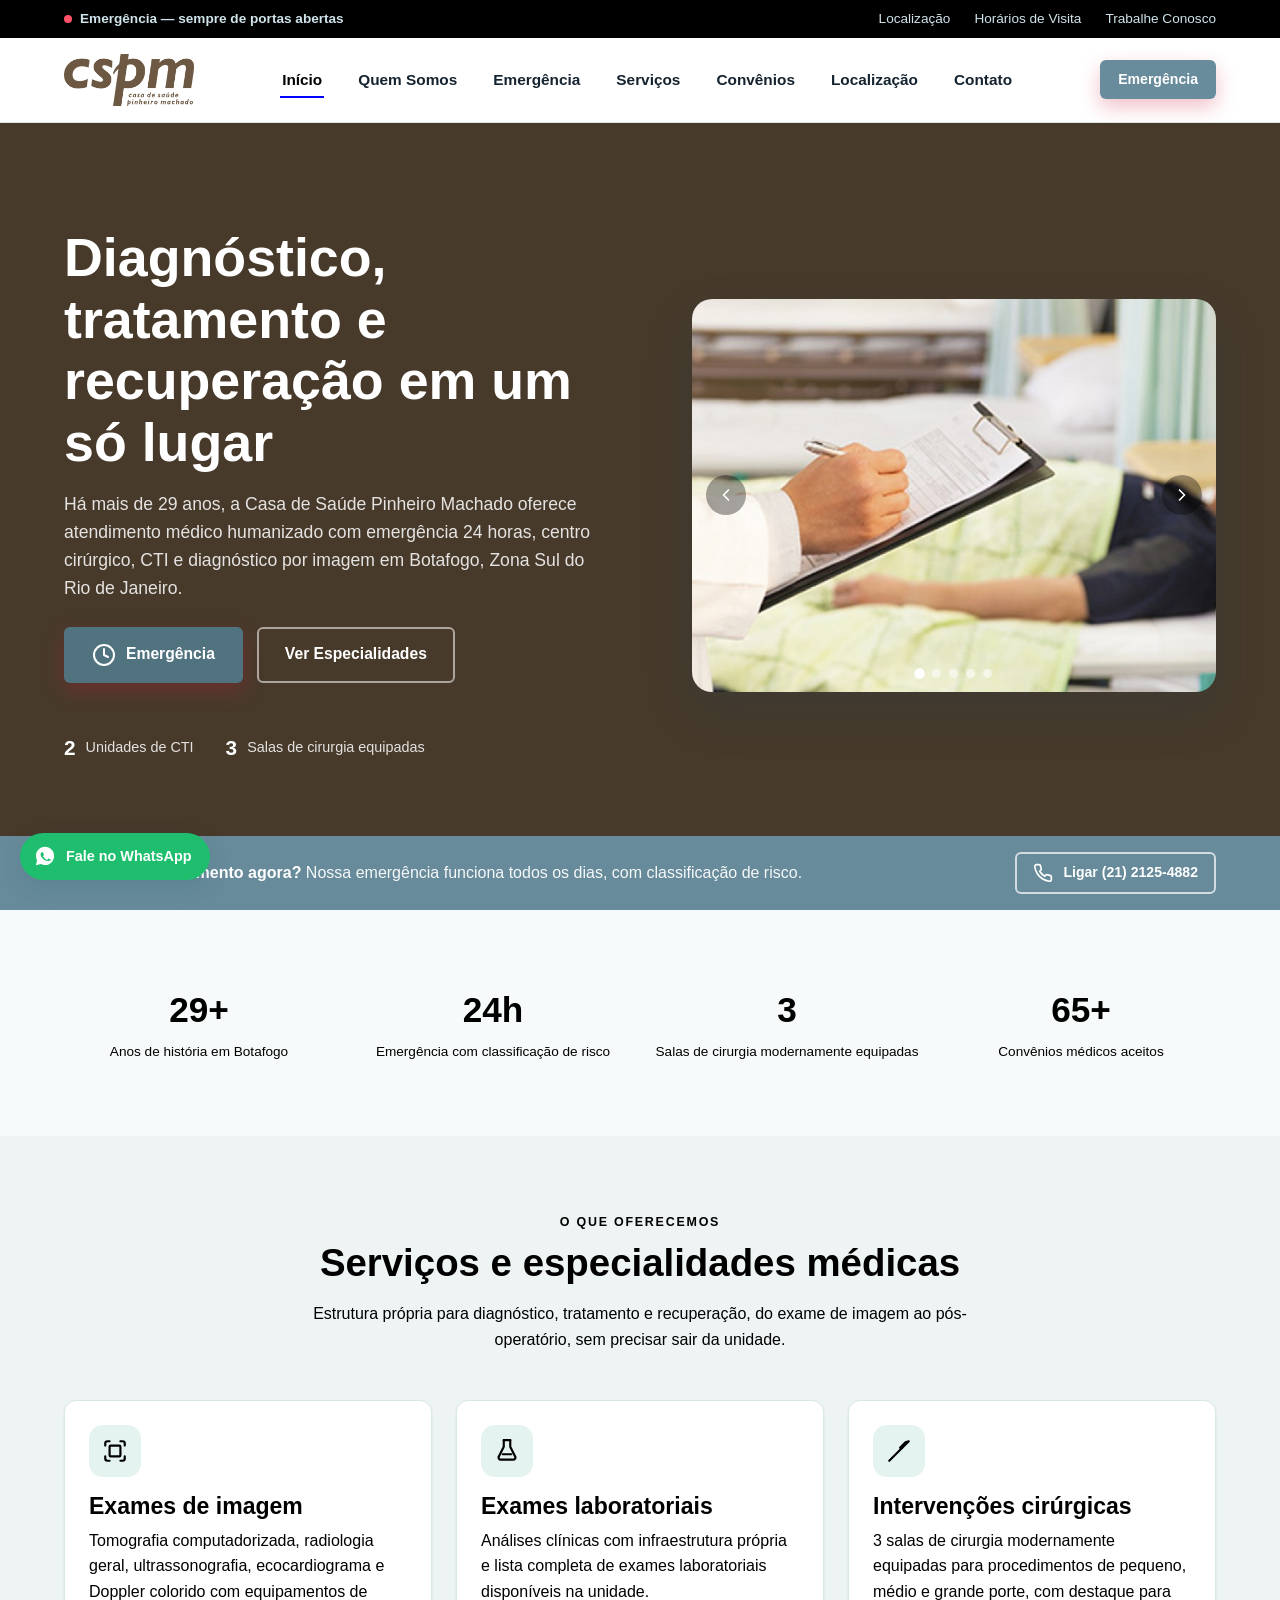
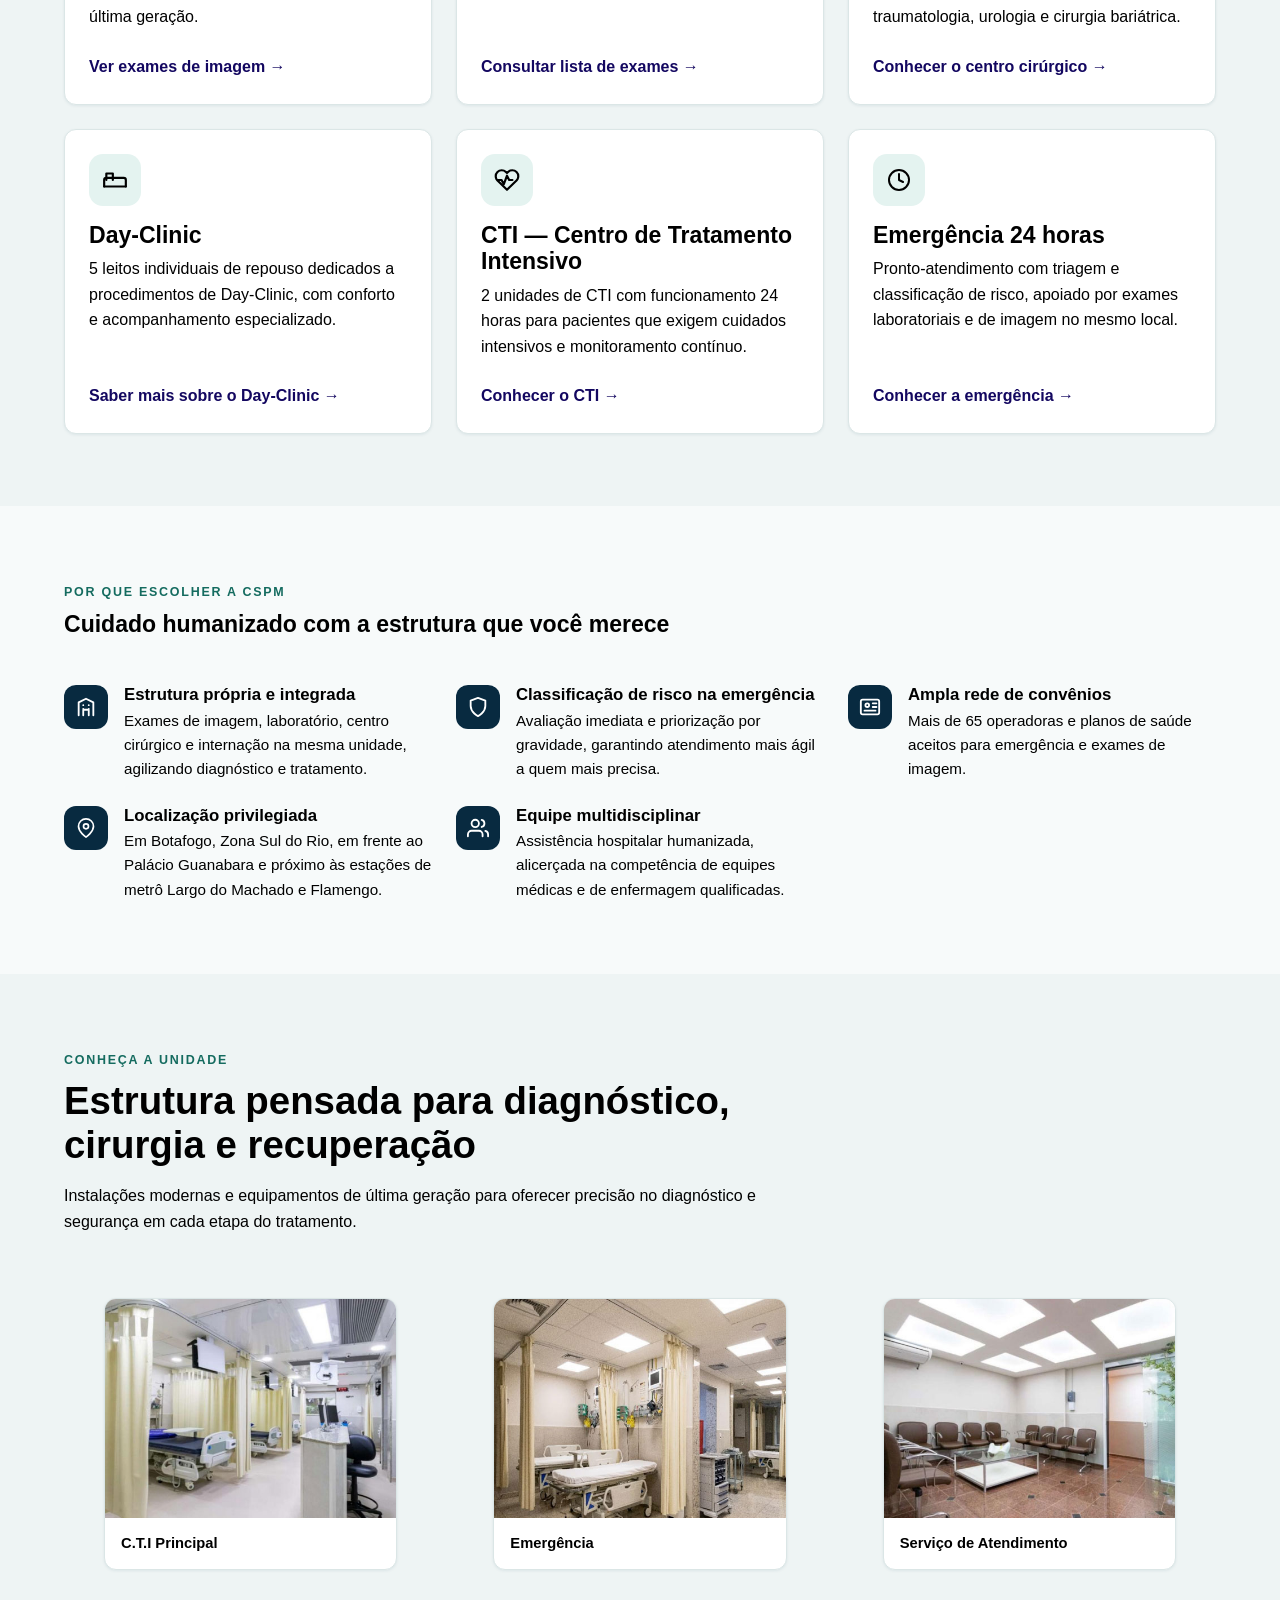
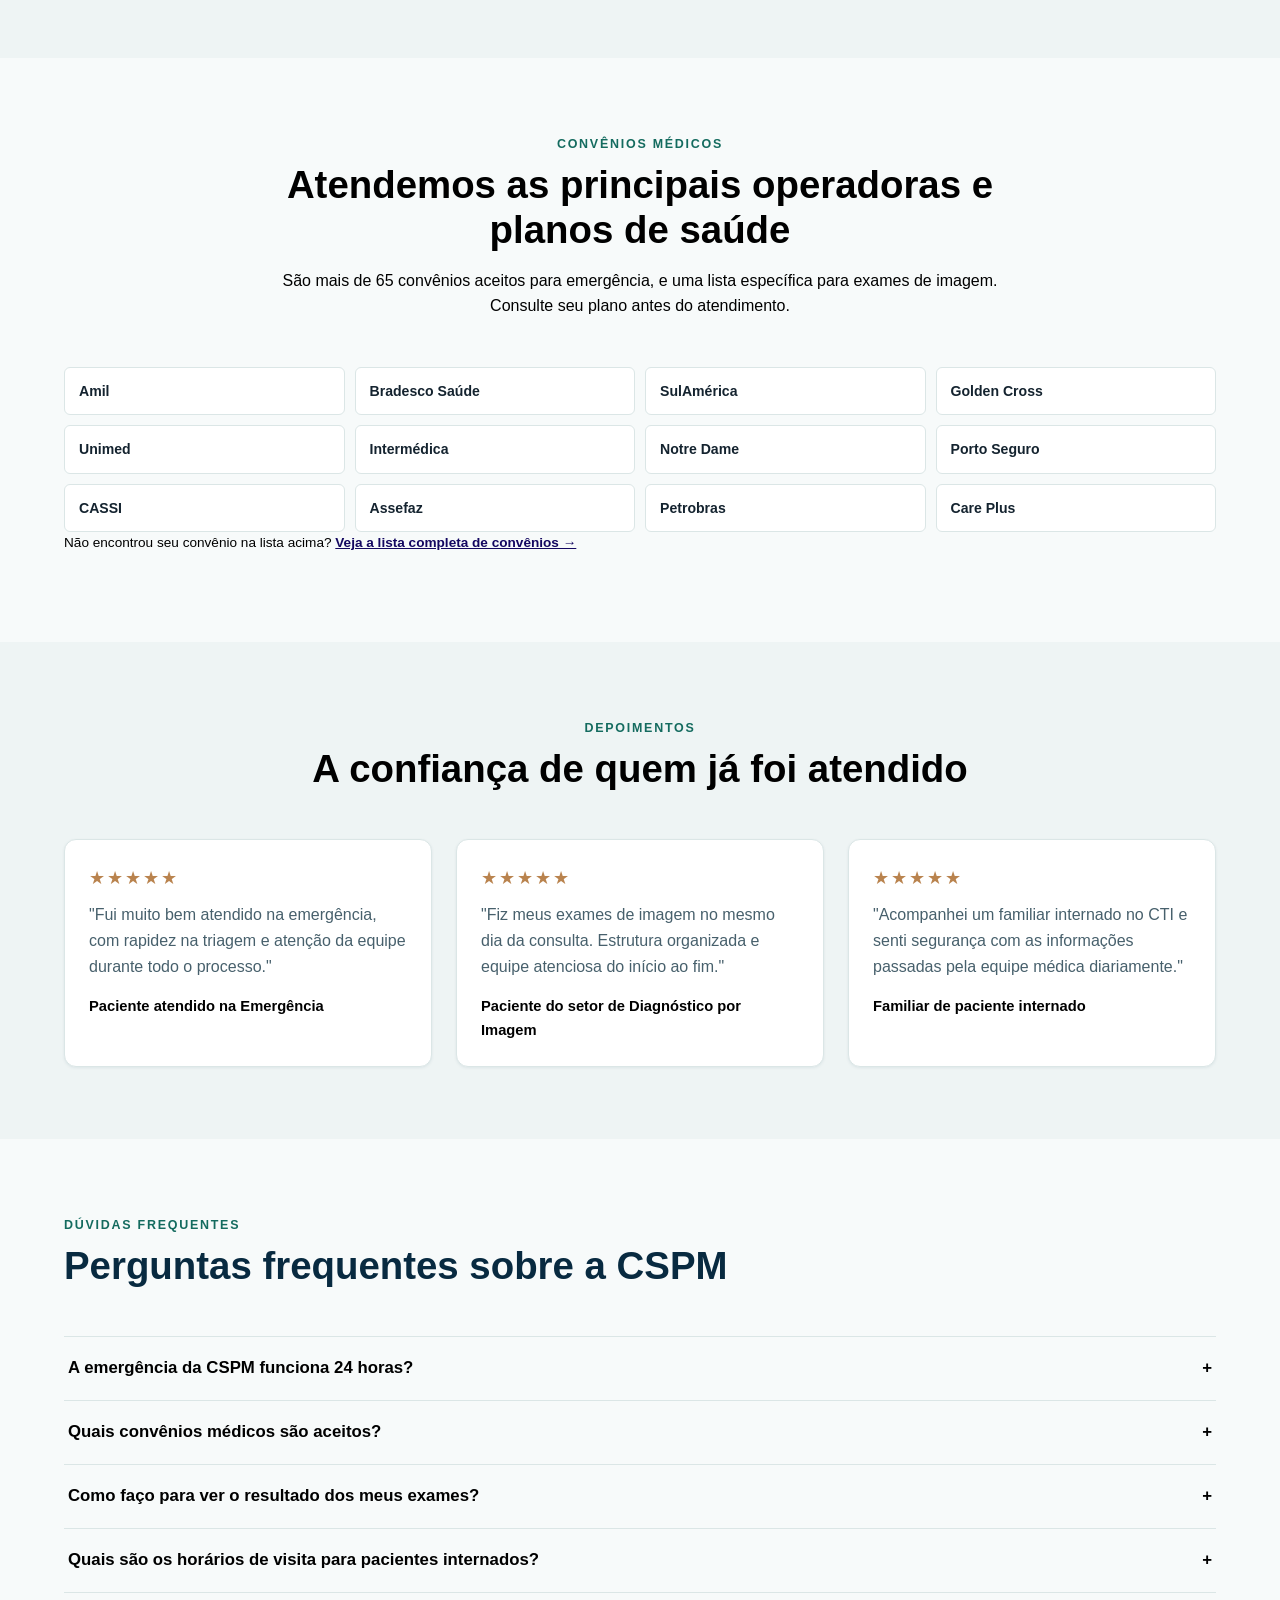
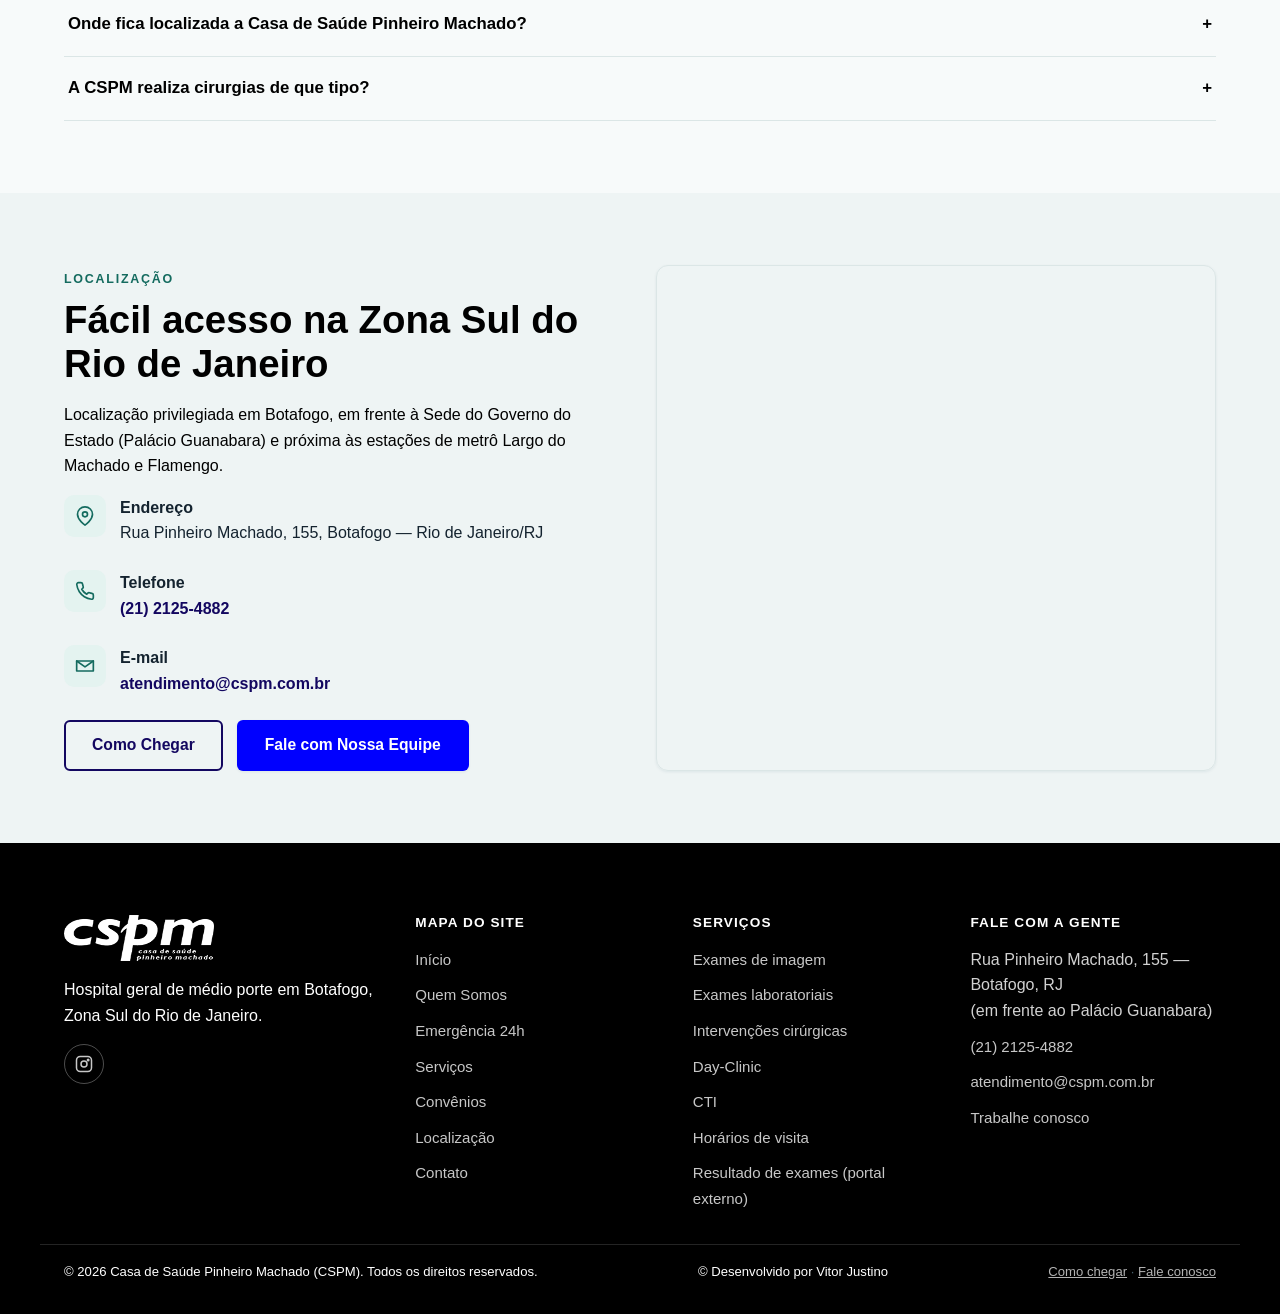
==== index.html @ f494f1a6 "update" ====
<!DOCTYPE html>
<html lang="pt-BR">
<head>
<meta charset="UTF-8">
<meta name="viewport" content="width=device-width, initial-scale=1.0">
<title>CSPM — Casa de Saúde Pinheiro Machado | Hospital em Botafogo, RJ</title>
<meta name="description" content="Hospital em Botafogo, Zona Sul do Rio de Janeiro, com emergência 24 horas, CTI, centro cirúrgico e exames de imagem e laboratoriais. Atendemos mais de 65 convênios médicos.">
<link rel="canonical" href="https://cspm.com.br/">
<meta name="robots" content="index, follow">
<meta name="author" content="Casa de Saúde Pinheiro Machado">
<meta name="theme-color" content="#0b3d5c">

<!-- Open Graph -->
<meta property="og:type" content="website">
<meta property="og:site_name" content="Casa de Saúde Pinheiro Machado">
<meta property="og:title" content="CSPM — Casa de Saúde Pinheiro Machado | Hospital em Botafogo, RJ">
<meta property="og:description" content="Hospital em Botafogo, Zona Sul do Rio de Janeiro, com emergência 24 horas, CTI, centro cirúrgico e exames de imagem e laboratoriais. Atendemos mais de 65 convênios médicos.">
<meta property="og:url" content="https://cspm.com.br/">
<meta property="og:image" content="https://cspm.com.br/media/imagens/tvs/7416ea95adad54943cade597830a97dc.jpg">
<meta property="og:locale" content="pt_BR">

<!-- Twitter Card -->
<meta name="twitter:card" content="summary_large_image">
<meta name="twitter:title" content="CSPM — Casa de Saúde Pinheiro Machado | Hospital em Botafogo, RJ">
<meta name="twitter:description" content="Hospital em Botafogo, Zona Sul do Rio de Janeiro, com emergência 24 horas, CTI, centro cirúrgico e exames de imagem e laboratoriais. Atendemos mais de 65 convênios médicos.">
<meta name="twitter:image" content="https://cspm.com.br/media/imagens/tvs/7416ea95adad54943cade597830a97dc.jpg">

<link rel="icon" href="images/logo.png" type="image/png">
<link rel="stylesheet" href="style.css">
<script type="application/ld+json">
{
  "@context": "https://schema.org",
  "@type": "Hospital",
  "name": "Casa de Saúde Pinheiro Machado",
  "alternateName": "CSPM",
  "url": "https://cspm.com.br/",
  "logo": "https://cspm.com.br/images/logo.png",
  "image": "https://cspm.com.br/media/imagens/tvs/7416ea95adad54943cade597830a97dc.jpg",
  "telephone": "+55-21-2125-4882",
  "email": "atendimento@cspm.com.br",
  "foundingDate": "1997",
  "address": {
    "@type": "PostalAddress",
    "streetAddress": "Rua Pinheiro Machado, 155",
    "addressLocality": "Rio de Janeiro",
    "addressRegion": "RJ",
    "addressCountry": "BR"
  },
  "medicalSpecialty": ["Emergency", "Radiology", "Surgical", "CriticalCare"],
  "availableService": [
    {"@type": "MedicalProcedure", "name": "Emergência 24 horas"},
    {"@type": "MedicalProcedure", "name": "Exames de imagem"},
    {"@type": "MedicalProcedure", "name": "Exames laboratoriais"},
    {"@type": "MedicalProcedure", "name": "Intervenções cirúrgicas"},
    {"@type": "MedicalProcedure", "name": "Day-Clinic"},
    {"@type": "MedicalProcedure", "name": "Centro de Tratamento Intensivo (CTI)"}
  ],
  "openingHours": "Mo-Su 00:00-24:00",
  "sameAs": ["https://www.instagram.com/casadesaudepinheiromachado/"]
}
</script>

</head>
<body>
<a class="skip-link" href="#main">Pular para o conteúdo principal</a>
<div class="topbar">
  <div class="container topbar__inner">
    <a class="topbar__emergency" href="emergencia-24h.html"><span class="dot" aria-hidden="true"></span> Emergência — sempre de portas abertas</a>
    <ul class="topbar__links"><li><a href="localizacao.html">Localização</a></li><li><a href="horarios-de-visitas.html">Horários de Visita</a></li><li><a href="contato.html#trabalhe-conosco">Trabalhe Conosco</a></li></ul>
  </div>
</div>
<header class="site-header">
  <div class="container site-header__inner">
    <a class="brand" href="index.html">
      <img src="images/logo.png" alt="Logotipo da Casa de Saúde Pinheiro Machado" width="52" height="52">
    </a>
    <nav class="main-nav" aria-label="Navegação principal">
      <ul><li><a href="index.html" aria-current="page">Início</a></li><li><a href="quem-somos.html">Quem Somos</a></li><li><a href="emergencia-24h.html">Emergência</a></li><li><a href="servicos.html">Serviços</a></li><li><a href="convenios.html">Convênios</a></li><li><a href="localizacao.html">Localização</a></li><li><a href="contato.html">Contato</a></li></ul>
    </nav>
    <div class="header-actions">
      
      <a class="btn btn-emergency btn-sm" href="emergencia-24h.html">Emergência</a>
      <button class="nav-toggle" aria-expanded="false" aria-controls="mobile-nav" aria-label="Abrir menu de navegação">
        <svg class="icon-open" width="22" height="22" viewBox="0 0 24 24" fill="none" stroke="currentColor" stroke-width="2" stroke-linecap="round"><path d="M3 6h18M3 12h18M3 18h18"/></svg>
        <svg class="icon-close" width="22" height="22" viewBox="0 0 24 24" fill="none" stroke="currentColor" stroke-width="2" stroke-linecap="round"><path d="M18 6 6 18M6 6l12 12"/></svg>
      </button>
    </div>
  </div>
  <nav id="mobile-nav" class="mobile-nav" aria-label="Navegação móvel">
    <ul><li><a href="index.html" aria-current="page">Início</a></li><li><a href="quem-somos.html">Quem Somos</a></li><li><a href="emergencia-24h.html">Emergência</a></li><li><a href="servicos.html">Serviços</a></li><li><a href="convenios.html">Convênios</a></li><li><a href="localizacao.html">Localização</a></li><li><a href="contato.html">Contato</a></li></ul>
  </nav>
</header>

<main id="main">
<!-- HERO ------------------------------------------------------------ -->
<section class="hero">
  <div class="container hero__inner">
    <div class="hero__content">
     
      <h1>Diagnóstico, tratamento e recuperação em um só lugar</h1>
  <p class="lede">
  Há mais de <span id="anos"></span> anos, a Casa de Saúde Pinheiro Machado oferece atendimento médico humanizado com emergência 24 horas, centro cirúrgico, CTI e diagnóstico por imagem em Botafogo, Zona Sul do Rio de Janeiro.
</p>
      <div class="hero__ctas">
        <a class="btn btn-emergency" href="emergencia-24h.html"><svg width="24" height="24" viewBox="0 0 24 24" fill="none" stroke="currentColor" stroke-width="2" stroke-linecap="round" stroke-linejoin="round" aria-hidden="true"><circle cx="12" cy="12" r="10"/><path d="M12 6v6l4 2"/></svg> Emergência</a>
        <a class="btn btn-secondary" href="servicos.html">Ver Especialidades</a>
      </div>
      <div class="hero__meta">
       <!--  <div class="hero__meta-item"><div class="clock-badge"><div class="clock-badge__text"><strong>24h</strong><span>Todos os dias</span></div></div></div> -->
        <div class="hero__meta-item"><strong>2</strong>Unidades de CTI</div> 
        <div class="hero__meta-item"><strong>3</strong>Salas de cirurgia equipadas</div>
      </div>
    </div>
    <div class="hero__figure">
      <div class="hero-carousel" id="hero-carousel">
        <div class="hero-carousel__track">
          <div class="hero-carousel__slide is-active"><img src="media/imagens/tvs/7416ea95adad54943cade597830a97dc.jpg" alt="Corredor e instalações internas da Casa de Saúde Pinheiro Machado" width="720" height="540" loading="eager"></div>
          <div class="hero-carousel__slide"><img src="media/imagens/tvs/4cd0041bd643207948b3d7b50dbf2e29.jpg" alt="Instalações da Casa de Saúde Pinheiro Machado" width="720" height="540" loading="lazy"></div>
          <div class="hero-carousel__slide"><img src="media/imagens/tvs/7af142f25a2b5e9151d7af349eba8c40.jpg" alt="Instalações da Casa de Saúde Pinheiro Machado" width="720" height="540" loading="lazy"></div>
          <div class="hero-carousel__slide"><img src="media/imagens/tvs/b765dcdd221c2a0cfbc790ace8e10dd0.jpg" alt="Instalações da Casa de Saúde Pinheiro Machado" width="720" height="540" loading="lazy"></div>
          <div class="hero-carousel__slide"><img src="media/imagens/tvs/f9273f70012f2acc50209ac891f5d51d.jpg" alt="Instalações da Casa de Saúde Pinheiro Machado" width="720" height="540" loading="lazy"></div>
        </div>
        <button type="button" class="hero-carousel__arrow hero-carousel__arrow--prev" aria-label="Imagem anterior">
          <svg width="20" height="20" viewBox="0 0 24 24" fill="none" stroke="currentColor" stroke-width="2" stroke-linecap="round" stroke-linejoin="round" aria-hidden="true"><path d="M15 18l-6-6 6-6"/></svg>
        </button>
        <button type="button" class="hero-carousel__arrow hero-carousel__arrow--next" aria-label="Próxima imagem">
          <svg width="20" height="20" viewBox="0 0 24 24" fill="none" stroke="currentColor" stroke-width="2" stroke-linecap="round" stroke-linejoin="round" aria-hidden="true"><path d="M9 18l6-6-6-6"/></svg>
        </button>
        <div class="hero-carousel__dots" role="tablist" aria-label="Selecionar imagem do carrossel"></div>
      </div>
    </div>
  </div>
</section>

<!-- FAIXA DE EMERGÊNCIA ---------------------------------------------- -->
<section class="emergency-strip">
  <div class="container emergency-strip__inner">
    <p><strong>Precisa de atendimento agora?</strong> Nossa emergência funciona todos os dias, com classificação de risco.</p>
    <a class="btn btn-secondary btn-sm" href="tel:+552121254882"><svg width="20" height="20" viewBox="0 0 24 24" fill="none" stroke="currentColor" stroke-width="2" stroke-linecap="round" stroke-linejoin="round" aria-hidden="true"><path d="M22 16.92v3a2 2 0 0 1-2.18 2 19.79 19.79 0 0 1-8.63-3.07 19.5 19.5 0 0 1-6-6 19.79 19.79 0 0 1-3.07-8.67A2 2 0 0 1 4.11 2h3a2 2 0 0 1 2 1.72c.127.96.362 1.903.7 2.81a2 2 0 0 1-.45 2.11L8.09 9.91a16 16 0 0 0 6 6l1.27-1.27a2 2 0 0 1 2.11-.45c.907.338 1.85.573 2.81.7A2 2 0 0 1 22 16.92z"/></svg> Ligar (21) 2125-4882</a>
  </div>
</section>

<!-- DIFERENCIAIS EM NÚMEROS ------------------------------------------- -->
<section class="section" aria-label="CSPM em números">
  <div class="container" >
    <div class="stat-strip">
      <div class="stat-strip__item">
        <strong id="anos-historia" style="color: black;"></strong>
        <span style="color: black;">Anos de história em Botafogo</span>
      </div>

      <div class="stat-strip__item">
        <strong style="color: black;">24h</strong>
        <span style="color: black;">Emergência com classificação de risco</span>
      </div>

      <div class="stat-strip__item">
        <strong style="color: black;">3</strong>
        <span style="color: black;">Salas de cirurgia modernamente equipadas</span>
      </div>

      <div class="stat-strip__item">
        <strong style="color: black;">65+</strong>
        <span style="color: black;">Convênios médicos aceitos</span>
      </div>
    </div>
  </div>
</section>

<!-- SERVIÇOS ----------------------------------------------------------- -->
<section class="section section--alt" id="servicos-home">
  <div class="container">
    <div class="section-head section-head--center">
      <p class="eyebrow" style="color: black;">O que oferecemos</p>
      <h2 style="color: black;">Serviços e especialidades médicas</h2>
      <p style="color: black;">Estrutura própria para diagnóstico, tratamento e recuperação, do exame de imagem ao pós-operatório, sem precisar sair da unidade.</p>
    </div>
    <div class="grid grid--3">
      <article class="card">
        <div class="card__icon"><svg width="26" height="26" viewBox="0 0 24 24" fill="none" stroke="currentColor" stroke-width="2" stroke-linecap="round" stroke-linejoin="round" aria-hidden="true"><path d="M3 7V5a2 2 0 0 1 2-2h2M17 3h2a2 2 0 0 1 2 2v2M21 17v2a2 2 0 0 1-2 2h-2M7 21H5a2 2 0 0 1-2-2v-2"/><rect x="7" y="7" width="10" height="10" rx="1"/></svg></div>
        <h3 style="color: black;">Exames de imagem</h3>
        <p style="color: black;">Tomografia computadorizada, radiologia geral, ultrassonografia, ecocardiograma e Doppler colorido com equipamentos de última geração.</p>
        <a class="card__link" href="servicos.html#exames-imagem">Ver exames de imagem →</a>
      </article>
      <article class="card">
        <div class="card__icon"><svg width="26" height="26" viewBox="0 0 24 24" fill="none" stroke="currentColor" stroke-width="2" stroke-linecap="round" stroke-linejoin="round" aria-hidden="true"><path d="M9 2v6L4.5 17a2 2 0 0 0 1.8 3h11.4a2 2 0 0 0 1.8-3L15 8V2"/><path d="M9 2h6M8 15h8"/></svg></div>
        <h3 style="color: black;">Exames laboratoriais</h3>
        <p style="color: black;">Análises clínicas com infraestrutura própria e lista completa de exames laboratoriais disponíveis na unidade.</p>
        <a class="card__link" href="exames-laboratoriais.html">Consultar lista de exames →</a>
      </article>
      <article class="card">
        <div class="card__icon"><svg width="26" height="26" viewBox="0 0 24 24" fill="none" stroke="currentColor" stroke-width="2" stroke-linecap="round" stroke-linejoin="round" aria-hidden="true"><path d="M3 21 15 9"/><path d="M15 9 21 3l-3 1-5 5z"/></svg></div>
        <h3 style="color: black;">Intervenções cirúrgicas</h3>
        <p style="color: black;">3 salas de cirurgia modernamente equipadas para procedimentos de pequeno, médio e grande porte, com destaque para traumatologia, urologia e cirurgia bariátrica.</p>
        <a class="card__link" href="servicos.html#cirurgias">Conhecer o centro cirúrgico →</a>
      </article>
      <article class="card">
        <div class="card__icon"><svg width="26" height="26" viewBox="0 0 24 24" fill="none" stroke="currentColor" stroke-width="2" stroke-linecap="round" stroke-linejoin="round" aria-hidden="true"><path d="M2 18v-6a2 2 0 0 1 2-2h16a2 2 0 0 1 2 2v6"/><path d="M2 18h20M4 12V6h6v6"/></svg></div>
        <h3 style="color: black;">Day-Clinic</h3>
        <p style="color: black;">5 leitos individuais de repouso dedicados a procedimentos de Day-Clinic, com conforto e acompanhamento especializado.</p>
        <a class="card__link" href="servicos.html#day-clinic">Saber mais sobre o Day-Clinic →</a>
      </article>
      <article class="card">
        <div class="card__icon"><svg width="26" height="26" viewBox="0 0 24 24" fill="none" stroke="currentColor" stroke-width="2" stroke-linecap="round" stroke-linejoin="round" aria-hidden="true"><path d="M20.8 4.6a5.5 5.5 0 0 0-7.8 0L12 5.6l-1-1a5.5 5.5 0 0 0-7.8 7.8L12 21l8.8-8.6a5.5 5.5 0 0 0 0-7.8z"/><path d="M4 12h3l2 4 3-8 2 4h3"/></svg></div>
        <h3 style="color: black;">CTI — Centro de Tratamento Intensivo</h3>
        <p style="color: black;">2 unidades de CTI com funcionamento 24 horas para pacientes que exigem cuidados intensivos e monitoramento contínuo.</p>
        <a class="card__link" href="servicos.html#cti">Conhecer o CTI →</a>
      </article>
      <article class="card">
        <div class="card__icon"><svg width="24" height="24" viewBox="0 0 24 24" fill="none" stroke="currentColor" stroke-width="2" stroke-linecap="round" stroke-linejoin="round" aria-hidden="true"><circle cx="12" cy="12" r="10"/><path d="M12 6v6l4 2"/></svg></div>
        <h3 style="color: black;">Emergência 24 horas</h3>
        <p style="color: black;">Pronto-atendimento com triagem e classificação de risco, apoiado por exames laboratoriais e de imagem no mesmo local.</p>
        <a class="card__link" href="emergencia-24h.html">Conhecer a emergência →</a>
      </article>
    </div>
  </div>
</section>

<!-- DIFERENCIAIS --------------------------------------------------------->
<section class="section" id="diferenciais">
  <div class="container">
    <div class="section-head">
      <p class="eyebrow" aria-flowto="aria-label">Por que escolher a CSPM</p>
      <h3 style="color: black;">Cuidado humanizado com a estrutura que você merece</h3>
    </div>
    <div class="grid grid--3">
      <div class="feature-row">
        <div class="feature-row__icon"><svg width="22" height="22" viewBox="0 0 24 24" fill="none" stroke="currentColor" stroke-width="2" stroke-linecap="round" stroke-linejoin="round" aria-hidden="true"><path d="M4 21V7l8-4 8 4v14"/><path d="M9 21v-6h6v6M9 10h.01M15 10h.01M9 14h.01M15 14h.01"/></svg></div>
        <div><h3 style="color: black;">Estrutura própria e integrada</h3><p style="color: black;">Exames de imagem, laboratório, centro cirúrgico e internação na mesma unidade, agilizando diagnóstico e tratamento.</p></div>
      </div>
      <div class="feature-row">
        <div class="feature-row__icon"><svg width="22" height="22" viewBox="0 0 24 24" fill="none" stroke="currentColor" stroke-width="2" stroke-linecap="round" stroke-linejoin="round" aria-hidden="true"><path d="M12 22s8-4 8-11V5l-8-3-8 3v6c0 7 8 11 8 11z"/></svg></div>
        <div><h3 style="color: black;">Classificação de risco na emergência</h3><p style="color: black;">Avaliação imediata e priorização por gravidade, garantindo atendimento mais ágil a quem mais precisa.</p></div>
      </div>
      <div class="feature-row">
        <div class="feature-row__icon"><svg width="22" height="22" viewBox="0 0 24 24" fill="none" stroke="currentColor" stroke-width="2" stroke-linecap="round" stroke-linejoin="round" aria-hidden="true"><rect x="2" y="4" width="20" height="16" rx="2"/><circle cx="9" cy="10" r="2"/><path d="M15 8h4M15 12h4M6 16h12"/></svg></div>
        <div><h3 style="color: black;">Ampla rede de convênios</h3><p style="color: black;">Mais de 65 operadoras e planos de saúde aceitos para emergência e exames de imagem.</p></div>
      </div>
      <div class="feature-row">
        <div class="feature-row__icon"><svg width="20" height="20" viewBox="0 0 24 24" fill="none" stroke="currentColor" stroke-width="2" stroke-linecap="round" stroke-linejoin="round" aria-hidden="true"><path d="M21 10c0 7-9 13-9 13s-9-6-9-13a9 9 0 0 1 18 0z"/><circle cx="12" cy="10" r="3"/></svg></div>
        <div><h3 style="color: black;" >Localização privilegiada</h3><p style="color: black;">Em Botafogo, Zona Sul do Rio, em frente ao Palácio Guanabara e próximo às estações de metrô Largo do Machado e Flamengo.</p></div>
      </div>
      <div class="feature-row">
        <div class="feature-row__icon"><svg width="22" height="22" viewBox="0 0 24 24" fill="none" stroke="currentColor" stroke-width="2" stroke-linecap="round" stroke-linejoin="round" aria-hidden="true"><path d="M17 21v-2a4 4 0 0 0-4-4H5a4 4 0 0 0-4 4v2"/><circle cx="9" cy="7" r="4"/><path d="M23 21v-2a4 4 0 0 0-3-3.87M16 3.13a4 4 0 0 1 0 7.75"/></svg></div>
        <div><h3 style="color: black;">Equipe multidisciplinar</h3><p style="color: black;">Assistência hospitalar humanizada, alicerçada na competência de equipes médicas e de enfermagem qualificadas.</p></div>
      </div>
    </div>
  </div>
</section>

<!-- ESTRUTURA DA UNIDADE -------------------------------------------------->
<section class="section section--alt" id="estrutura">
  <div class="container">
    <div class="section-head">
      <p class="eyebrow">Conheça a unidade</p>
      <h2 style="color: black;">Estrutura pensada para diagnóstico, cirurgia e recuperação</h2>
      <p style="color: black;">Instalações modernas e equipamentos de última geração para oferecer precisão no diagnóstico e segurança em cada etapa do tratamento.</p>
    </div>
    <div class="facility-gallery">
      <figure class="facility-card">
        <img src="images/q3.jpg" alt="Área de internação da Casa de Saúde Pinheiro Machado" width="400" height="300" loading="lazy">
        <figcaption style="color: black;">C.T.I Principal</figcaption>
      </figure>
      <figure class="facility-card">
        <img src="images/q4.jpg" alt="Centro cirúrgico da Casa de Saúde Pinheiro Machado" width="400" height="300" loading="lazy">
        <figcaption style="color: black;">Emergência</figcaption>
      </figure>
      <figure class="facility-card">
        <img src="images/q5.jpg" alt="Unidade de tratamento intensivo (CTI) da CSPM" width="400" height="300" loading="lazy">
        <figcaption style="color: black;">Serviço de Atendimento</figcaption>
      </figure>
    </div>
  </div>
</section>

<!-- CONVÊNIOS --------------------------------------------------------->
<section class="section" id="convenios-home">
  <div class="container">
    <div class="section-head section-head--center">
      <p class="eyebrow">Convênios médicos</p>
      <h2 style="color: black;">Atendemos as principais operadoras e planos de saúde</h2>
      <p style="color: black;">São mais de 65 convênios aceitos para emergência, e uma lista específica para exames de imagem. Consulte seu plano antes do atendimento.</p>
    </div>
    <div class="insurers-grid">
      <div class="insurer-chip">Amil</div>
      <div class="insurer-chip">Bradesco Saúde</div>
      <div class="insurer-chip">SulAmérica</div>
      <div class="insurer-chip">Golden Cross</div>
      <div class="insurer-chip">Unimed</div>
      <div class="insurer-chip">Intermédica</div>
      <div class="insurer-chip">Notre Dame</div>
      <div class="insurer-chip">Porto Seguro</div>
      <div class="insurer-chip">CASSI</div>
      <div class="insurer-chip">Assefaz</div>
      <div class="insurer-chip">Petrobras</div>
      <div class="insurer-chip">Care Plus</div>
    </div>
    <p class="insurer-note" style="color: black;">Não encontrou seu convênio na lista acima? <a href="convenios.html" style="color:var(--color-primary);font-weight:700">Veja a lista completa de convênios →</a></p>
  </div>
</section>

<!-- DEPOIMENTOS ---------------------------------------------------------->
<section class="section section--alt" id="depoimentos">
  <div class="container">
    <div class="section-head section-head--center">
      <p class="eyebrow">Depoimentos</p>
      <h2 style="color: black;">A confiança de quem já foi atendido</h2>
    </div>
    <div class="grid grid--3">
      <article class="testimonial-card">
        <div class="testimonial-card__stars" aria-hidden="true">★★★★★</div>
        <p>"Fui muito bem atendido na emergência, com rapidez na triagem e atenção da equipe durante todo o processo."</p>
        <footer style="color: black;" style="color: black;">Paciente atendido na Emergência</footer>
      </article>
      <article class="testimonial-card">
        <div class="testimonial-card__stars" aria-hidden="true">★★★★★</div>
        <p>"Fiz meus exames de imagem no mesmo dia da consulta. Estrutura organizada e equipe atenciosa do início ao fim."</p>
        <footer style="color: black;">Paciente do setor de Diagnóstico por Imagem</footer>
      </article>
      <article class="testimonial-card">
        <div class="testimonial-card__stars" aria-hidden="true">★★★★★</div>
        <p>"Acompanhei um familiar internado no CTI e senti segurança com as informações passadas pela equipe médica diariamente."</p>
        <footer style="color: black;">Familiar de paciente internado</footer>
      </article>
    </div>
  </div>
</section>

<!-- FAQ ------------------------------------------------------------------>
<section class="section" id="faq">
  <div class="container">
    <div class="section-head">
      <p class="eyebrow">Dúvidas frequentes</p>
      <h2>Perguntas frequentes sobre a CSPM</h2>
    </div>
    <div class="faq-list">
      <details class="faq-item">
        <summary style="color: black;">A emergência da CSPM funciona 24 horas?<span class="icon-plus" aria-hidden="true">+</span></summary>
        <p style="color: black;">Sim. A emergência funciona 24 horas por dia, todos os dias da semana, com serviço de triagem e classificação de risco para priorizar o atendimento conforme a gravidade de cada caso.</p>
      </details>
      <details class="faq-item">
        <summary style="color: black;">Quais convênios médicos são aceitos?<span class="icon-plus" aria-hidden="true">+</span></summary>
        <p style="color: black;">A CSPM atende mais de 65 operadoras e planos de saúde para emergência, além de uma lista específica de convênios para exames de imagem. Consulte a página de Convênios ou ligue para (21) 2125-4882 para confirmar seu plano.</p>
      </details>
      <details class="faq-item">
        <summary style="color: black;">Como faço para ver o resultado dos meus exames?<span class="icon-plus" aria-hidden="true">+</span></summary>
        <p style="color: black;">Os resultados de exames podem ser acessados online, de forma imediata, através do nosso portal de laudos.</p>
      </details>
      <details class="faq-item">
        <summary style="color: black;">Quais são os horários de visita para pacientes internados?<span class="icon-plus" aria-hidden="true">+</span></summary>
        <p style="color: black;">Os horários variam por tipo de acomodação: apartamentos (08h às 21h), enfermaria (14h às 17h) e CTI (11h às 12h, diariamente). Consulte todos os detalhes na página de Horários de Visita.</p>
      </details>
      <details class="faq-item">
        <summary style="color: black;">Onde fica localizada a Casa de Saúde Pinheiro Machado?<span class="icon-plus" aria-hidden="true">+</span></summary>
        <p style="color: black;">Estamos na Rua Pinheiro Machado, 155, em Botafogo, Zona Sul do Rio de Janeiro, em frente ao Palácio Guanabara e próximos às estações de metrô Largo do Machado e Flamengo.</p>
      </details>
      <details class="faq-item">
        <summary style="color: black;">A CSPM realiza cirurgias de que tipo?<span class="icon-plus" aria-hidden="true">+</span></summary>
        <p style="color: black;">O centro cirúrgico conta com 3 salas equipadas para procedimentos de baixa e média complexidade, com destaque para cirurgias traumatológicas, urológicas e bariátricas.</p>
      </details>
    </div>
  </div>
</section>

<!-- LOCALIZAÇÃO + CONTATO RÁPIDO ------------------------------------------->
<section class="section section--alt" id="localizacao-home">
  <div class="container contact-grid">
    <div>
      <p class="eyebrow">Localização</p>
      <h2 style="color: black;">Fácil acesso na Zona Sul do Rio de Janeiro</h2>
      <p style="color: black;">Localização privilegiada em Botafogo, em frente à Sede do Governo do Estado (Palácio Guanabara) e próxima às estações de metrô Largo do Machado e Flamengo.</p>
      <ul class="info-list">
        <li class="info-list__item"><div class="info-list__icon"><svg width="20" height="20" viewBox="0 0 24 24" fill="none" stroke="currentColor" stroke-width="2" stroke-linecap="round" stroke-linejoin="round" aria-hidden="true"><path d="M21 10c0 7-9 13-9 13s-9-6-9-13a9 9 0 0 1 18 0z"/><circle cx="12" cy="10" r="3"/></svg></div><div><strong>Endereço</strong ><br>Rua Pinheiro Machado, 155, Botafogo — Rio de Janeiro/RJ</div></li>

        <li class="info-list__item"><div class="info-list__icon"><svg width="20" height="20" viewBox="0 0 24 24" fill="none" stroke="currentColor" stroke-width="2" stroke-linecap="round" stroke-linejoin="round" aria-hidden="true"><path d="M22 16.92v3a2 2 0 0 1-2.18 2 19.79 19.79 0 0 1-8.63-3.07 19.5 19.5 0 0 1-6-6 19.79 19.79 0 0 1-3.07-8.67A2 2 0 0 1 4.11 2h3a2 2 0 0 1 2 1.72c.127.96.362 1.903.7 2.81a2 2 0 0 1-.45 2.11L8.09 9.91a16 16 0 0 0 6 6l1.27-1.27a2 2 0 0 1 2.11-.45c.907.338 1.85.573 2.81.7A2 2 0 0 1 22 16.92z"/></svg></div><div><strong>Telefone</strong><br><a href="tel:+552121254882">(21) 2125-4882</a></div></li>

        <li class="info-list__item"><div class="info-list__icon"><svg width="20" height="20" viewBox="0 0 24 24" fill="none" stroke="currentColor" stroke-width="2" stroke-linecap="round" stroke-linejoin="round" aria-hidden="true"><path d="M4 4h16v16H4z" opacity="0"/><path d="M22 6 12 13 2 6"/><path d="M2 6h20v12H2z"/></svg></div><div><strong>E-mail</strong><br><a href="mailto:atendimento@cspm.com.br">atendimento@cspm.com.br</a></div></li>
        
      </ul>
      <div class="hero__ctas" style="margin-top:var(--space-3)">
        <a class="btn btn-outline" href="localizacao.html">Como Chegar</a>
        <a class="btn btn-primary" href="contato.html" style="background-color: blue;">Fale com Nossa Equipe</a>
      </div>
    </div>
    <div class="map-frame">
      <iframe title="Mapa de localização da Casa de Saúde Pinheiro Machado" loading="lazy" referrerpolicy="no-referrer-when-downgrade"
        src="https://www.google.com/maps?q=Rua+Pinheiro+Machado,+155,+Botafogo,+Rio+de+Janeiro&output=embed"></iframe>
    </div>
  </div>
</section>

</main>
<footer class="site-footer" style="background-color: black;">
  <div class="container footer-top">
    <div class="footer-grid">
      <div class="footer-brand">
        <img src="images/logo.png" alt="Casa de Saúde Pinheiro Machado" width="150" height="46" loading="lazy">
        <p style="color: white;">Hospital geral de médio porte em Botafogo, Zona Sul do Rio de Janeiro.</p>
        <div class="footer-social">
          <a href="https://www.instagram.com/casadesaudepinheiromachado/" target="_blank" rel="noopener noreferrer" aria-label="Instagram da CSPM (abre em nova guia)">
            <svg width="18" height="18" viewBox="0 0 24 24" fill="none" stroke="currentColor" stroke-width="2"><rect x="2" y="2" width="20" height="20" rx="5"/><circle cx="12" cy="12" r="4"/><circle cx="17.5" cy="6.5" r="1"/></svg>
          </a>
        </div>
      </div>
      <div>
        <h4 id="footer-map">Mapa do site</h4>
        <ul aria-labelledby="footer-map">
          <li><a href="index.html">Início</a></li>
          <li><a href="quem-somos.html">Quem Somos</a></li>
          <li><a href="emergencia-24h.html">Emergência 24h</a></li>
          <li><a href="servicos.html">Serviços</a></li>
          <li><a href="convenios.html">Convênios</a></li>
          <li><a href="localizacao.html">Localização</a></li>
          <li><a href="contato.html">Contato</a></li>
        </ul>
      </div>
      <div>
        <h4 id="footer-services">Serviços</h4>
        <ul aria-labelledby="footer-services">
          <li><a href="servicos.html#exames-imagem">Exames de imagem</a></li>
          <li><a href="exames-laboratoriais.html">Exames laboratoriais</a></li>
          <li><a href="servicos.html#cirurgias">Intervenções cirúrgicas</a></li>
          <li><a href="servicos.html#day-clinic">Day-Clinic</a></li>
          <li><a href="servicos.html#cti">CTI</a></li>
          <li><a href="horarios-de-visitas.html">Horários de visita</a></li>
          <li><a href="https://laudoonline.com.br/cspm/" target="_blank" rel="noopener noreferrer">Resultado de exames (portal externo)</a></li>
        </ul>
      </div>
      <div>
        <h4 id="footer-contact">Fale com a gente</h4>
        <ul aria-labelledby="footer-contact">
          <li>Rua Pinheiro Machado, 155 — Botafogo, RJ<br>(em frente ao Palácio Guanabara)</li>
          <li><a href="tel:+552121254882">(21) 2125-4882</a></li>
          <li><a href="mailto:atendimento@cspm.com.br">atendimento@cspm.com.br</a></li>
          <li><a href="contato.html#trabalhe-conosco">Trabalhe conosco</a></li>
        </ul>
      </div>
    </div>
  </div>
  <div class="container footer-bottom">
    <div class="footer-bottom__inner">
      <p style="color: white;">© <span data-year>2026</span> Casa de Saúde Pinheiro Machado (CSPM). Todos os direitos reservados.</p>
      <p style="color: white;" id="footer-contact">  © Desenvolvido por <a href="https://github.com/vitorDNJ" style="color: white; text-decoration: none;"> Vitor Justino  </a></p>

      <p><a href="localizacao.html">Como chegar</a> · <a href="contato.html">Fale conosco</a></p>
    </div>
  </div>
</footer>
<button class="back-to-top" aria-label="Voltar ao topo da página">
  <svg width="20" height="20" viewBox="0 0 24 24" fill="none" stroke="currentColor" stroke-width="2.4" stroke-linecap="round" stroke-linejoin="round"><path d="M12 19V5M5 12l7-7 7 7"/></svg>
</button>
<a class="whatsapp-fab" href="https://wa.me/552121254882" target="_blank" rel="noopener noreferrer" aria-label="Falar no WhatsApp com a CSPM (abre em nova guia)">
  <svg width="22" height="22" viewBox="0 0 24 24" fill="currentColor" aria-hidden="true"><path d="M12.04 2C6.58 2 2.13 6.45 2.13 11.91c0 1.75.46 3.39 1.26 4.82L2 22l5.42-1.35a9.87 9.87 0 0 0 4.62 1.18h.01c5.46 0 9.9-4.45 9.9-9.92C21.95 6.45 17.5 2 12.04 2zm5.8 14.2c-.24.68-1.4 1.3-1.93 1.37-.5.07-1.06.1-3.14-.65-2.65-.98-4.36-3.68-4.5-3.86-.13-.18-1.08-1.43-1.08-2.73 0-1.3.68-1.93.92-2.2.24-.26.53-.33.7-.33.18 0 .35 0 .5.01.16.01.38-.06.6.45.24.57.8 1.97.87 2.11.07.14.12.31.02.5-.1.18-.15.3-.3.46-.14.16-.3.36-.43.48-.14.13-.29.28-.13.55.17.28.75 1.24 1.6 2 .1.1.2.2.3.28 1.1 1 2.03 1.3 2.3 1.44.27.14.43.12.6-.05.16-.16.7-.8.88-1.08.18-.27.37-.23.62-.14.26.09 1.62.77 1.9.9.27.14.45.2.52.32.07.12.07.68-.17 1.36z"/></svg>
  <span>Fale no WhatsApp</span>
</a>
<script src="main.js" defer></script>

  <script src="https://cdn.jsdelivr.net/npm/bootstrap@5.3.8/dist/js/bootstrap.bundle.min.js" integrity="sha384-FKyoEForCGlyvwx9Hj09JcYn3nv7wiPVlz7YYwJrWVcXK/BmnVDxM+D2scQbITxI" crossorigin="anonymous"></script>

    <div vw class="enabled">
    <div vw-access-button class="active"></div>
    <div vw-plugin-wrapper>
    <div class="vw-plugin-top-wrapper"></div>
    <script src="https://vlibras.gov.br/app/vlibras-plugin.js"></script>
    
    <script>
        new window.VLibras.Widget('https://vlibras.gov.br/app');
    </script>

  <script>
document.addEventListener('DOMContentLoaded', function () {
    const anoFundacao = 1997;
    const anos = new Date().getFullYear() - anoFundacao;

    const hero = document.getElementById('anos');
    if (hero) {
        hero.textContent = anos;
    }

    const historia = document.getElementById('anos-historia');
    if (historia) {
        historia.textContent = anos + '+';
    }
});
</script>

</body>
</html>
---- style.css ----
/* =========================================================================
   CSPM — Casa de Saúde Pinheiro Machado
   Design system
   Paleta: azul-petróleo institucional + verde-saúde de apoio + vermelho
   reservado exclusivamente para Emergência + bronze sutil como assinatura
   de "27 anos de cuidado contínuo".
   Tipografia: Fraunces (serif, acolhedora e histórica) para títulos,
   Inter (humanista, altamente legível) para corpo e interface,
   IBM Plex Mono para dados/rótulos técnicos (horários, telefones, siglas).
   ========================================================================= */

:root {
  /* Cor */
  --color-primary: #130760;
  --color-primary-dark: #082a40;
  --color-primary-light: #14607f;
  --color-accent: #1e8e7e;
  --color-accent-dark: #146b5f;
  --color-accent-soft: #e4f3f0;
  --color-emergency:  #537c8ddf;
  --color-emergency-dark: #f41818;
  --color-emergency-soft: #fdeaec;
  --color-bronze: #b9834e;
  --color-bg: #f7fafa;
  --color-surface: #ffffff;
  --color-surface-alt: #eef4f4;
  --color-text: #14232f;
  --color-text-muted: #47606c;
  --color-border: #dbe6e6;
  --color-focus: #ffb703;

  /* Tipografia */
  --font-display: Arial, Helvetica, sans-serif;
  --font-body: Arial, Helvetica, sans-serif;
  --font-mono: Arial, Helvetica, sans-serif;

  /* Espaçamento */
  --space-1: 0.5rem;
  --space-2: 1rem;
  --space-3: 1.5rem;
  --space-4: 2rem;
  --space-5: 3rem;
  --space-6: 4.5rem;
  --space-7: 6.5rem;

  /* Layout */
  --container-max: 1200px;
  --radius-sm: 6px;
  --radius-md: 12px;
  --radius-lg: 20px;
  --shadow-sm: 0 1px 3px rgba(11, 61, 92, 0.08);
  --shadow-md: 0 8px 24px rgba(11, 61, 92, 0.10);
  --shadow-lg: 0 20px 48px rgba(11, 61, 92, 0.16);
  --header-h: 84px;
}

/* =========================================================================
   Reset & base
   ========================================================================= */
*, *::before, *::after { box-sizing: border-box; }
html { scroll-behavior: smooth; }
@media (prefers-reduced-motion: reduce) {
  html { scroll-behavior: auto; }
  *, *::before, *::after {
    animation-duration: 0.01ms !important;
    animation-iteration-count: 1 !important;
    transition-duration: 0.01ms !important;
    scroll-behavior: auto !important;
  }
}

body {
  margin: 0;
  font-family: var(--font-body);
  color: var(--color-text);
  background: var(--color-bg);
  line-height: 1.6;
  font-size: 1rem;
  -webkit-font-smoothing: antialiased;
}

img { max-width: 100%; height: auto; display: block; }
a { color: inherit; }
ul { padding: 0; margin: 0; list-style: none; }
h1, h2, h3, h4 { font-family: var(--font-display); color: var(--color-primary-dark); line-height: 1.15; margin: 0 0 var(--space-2); font-weight: 600; }
h1 { font-size: clamp(2.2rem, 4.2vw, 3.4rem); }
h2 { font-size: clamp(1.7rem, 3vw, 2.4rem); }
h3 { font-size: clamp(1.2rem, 1.8vw, 1.5rem); }
p { margin: 0 0 var(--space-2); color: var(--color-text-muted); }
strong { color: var(--color-text); }

/* Foco visível — acessibilidade WCAG 2.1 AA */
a:focus-visible,
button:focus-visible,
input:focus-visible,
textarea:focus-visible,
select:focus-visible,
[tabindex]:focus-visible {
  outline: 3px solid var(--color-focus);
  outline-offset: 3px;
  border-radius: 4px;
}

.skip-link {
  position: absolute;
  left: -999px;
  top: auto;
  background: var(--color-primary);
  color: #fff;
  padding: 12px 20px;
  z-index: 2000;
  border-radius: 0 0 8px 0;
  font-weight: 600;
  text-decoration: none;
}
.skip-link:focus {
  left: 0;
  top: 0;
}

.container {
  width: 100%;
  max-width: var(--container-max);
  margin-inline: auto;
  padding-inline: var(--space-3);
}

.section { padding-block: var(--space-6); }
.section--alt { background: var(--color-surface-alt); }
.section--dark { background: var(--color-primary-dark); color: #fff; }
.section--dark h2, .section--dark h3 { color: #fff; }
.section--dark p { color: rgba(255,255,255,0.78); }

.eyebrow {
  font-family: var(--font-mono);
  text-transform: uppercase;
  letter-spacing: 0.14em;
  font-size: 0.78rem;
  color: var(--color-accent-dark);
  font-weight: 600;
  display: inline-flex;
  align-items: center;
  gap: 8px;
  margin-bottom: var(--space-1);
}
.section--dark .eyebrow { color: #7fd6c6; }

.section-head { max-width: 720px; margin-bottom: var(--space-5); }
.section-head--center { margin-inline: auto; text-align: center; }

/* =========================================================================
   Botões / CTAs
   ========================================================================= */
.btn {
  display: inline-flex;
  align-items: center;
  gap: 10px;
  font-family: var(--font-body);
  font-weight: 600;
  font-size: 0.98rem;
  padding: 14px 26px;
  border-radius: var(--radius-sm);
  border: 2px solid transparent;
  cursor: pointer;
  text-decoration: none;
  transition: transform 0.15s ease, box-shadow 0.15s ease, background-color 0.15s ease, color 0.15s ease;
  line-height: 1.2;
}
.btn:hover { transform: translateY(-2px); }
.btn-primary { background: var(--color-accent); color: #fff; box-shadow: var(--shadow-sm); }
.btn-primary:hover { background: var(--color-accent-dark); box-shadow: var(--shadow-md); }
.btn-secondary { background: transparent; border-color: rgba(255,255,255,0.55); color: #fff; }
.btn-secondary:hover { background: rgba(255,255,255,0.12); }
.btn-outline { background: transparent; border-color: var(--color-primary); color: var(--color-primary); }
.btn-outline:hover { background: var(--color-primary); color: #fff; }
.btn-emergency { background: var(--color-emergency); color: #fff; box-shadow: 0 8px 20px rgba(200,30,58,0.28); }
.btn-emergency:hover { background: var(--color-emergency-dark); }
.btn-sm { padding: 9px 16px; font-size: 0.88rem; }
.btn svg { flex-shrink: 0; }

/* =========================================================================
   Cabeçalho / navegação
   ========================================================================= */
.topbar {
  background: black;
  color: white-space#cfe3ea;
  font-size: 0.85rem;
}
.topbar__inner {
  display: flex;
  justify-content: space-between;
  align-items: center;
  gap: var(--space-2);
  padding-block: 8px;
  flex-wrap: wrap;
}
.topbar a { color: #cfe3ea; text-decoration: none; }
.topbar a:hover { color: #fff; text-decoration: underline; }
.topbar__emergency { display: inline-flex; align-items: center; gap: 8px; font-weight: 700; color: #ffb4bf; }
.topbar__emergency .dot {
  width: 8px; height: 8px; border-radius: 50%; background: #ff5468;
  animation: pulse 1.8s infinite;
}
@keyframes pulse {
  0%, 100% { opacity: 1; box-shadow: 0 0 0 0 rgba(255,84,104,0.5); }
  50% { opacity: 0.6; box-shadow: 0 0 0 6px rgba(255,84,104,0); }
}
.topbar__links { display: flex; gap: var(--space-3); flex-wrap: wrap; }

.site-header {
  position: sticky;
  top: 0;
  z-index: 1000;
  background: rgba(255,255,255,0.96);
  backdrop-filter: saturate(160%) blur(8px);
  border-bottom: 1px solid var(--color-border);
}
.site-header__inner {
  display: flex;
  align-items: center;
  justify-content: space-between;
  gap: var(--space-3);
  padding-block: 14px;
  min-height: var(--header-h);
}
.brand { display: flex; align-items: center; gap: 12px; text-decoration: none; }
.brand img { height: 52px; width: auto; }
.brand__text { font-family: var(--font-display); font-weight: 700; font-size: 1.05rem; color: var(--color-primary-dark); line-height: 1.15; }
.brand__text span { display: block; font-family: var(--font-mono); font-size: 0.68rem; font-weight: 500; letter-spacing: 0.08em; color: var(--color-text-muted); text-transform: uppercase; }

.main-nav { display: none; }
.main-nav ul { display: flex; align-items: center; gap: var(--space-4); }
.main-nav a {
  text-decoration: none;
  font-weight: 600;
  font-size: 0.96rem;
  color: var(--color-text);
  padding: 8px 2px;
  border-bottom: 2px solid transparent;
  transition: color 0.15s ease, border-color 0.15s ease;
}
.main-nav a:hover, .main-nav a[aria-current="page"] { color: black; border-color: blue; }

.header-actions { display: flex; align-items: center; gap: 10px; }
.phone-chip {
  display: none;
  align-items: center;
  gap: 8px;
  font-family: var(--font-mono);
  font-weight: 600;
  font-size: 0.92rem;
  color: var(--color-primary-dark);
  text-decoration: none;
}

.nav-toggle {
  display: inline-flex;
  align-items: center;
  justify-content: center;
  width: 44px;
  height: 44px;
  border: 1px solid var(--color-border);
  border-radius: var(--radius-sm);
  background: #fff;
  cursor: pointer;
}
.nav-toggle[aria-expanded="true"] .icon-open { display: none; }
.nav-toggle:not([aria-expanded="true"]) .icon-close { display: none; }

.mobile-nav {
  display: none;
  background: #fff;
  border-bottom: 1px solid var(--color-border);
}
.mobile-nav.is-open { display: block; }
.mobile-nav ul { display: flex; flex-direction: column; padding: var(--space-2) var(--space-3) var(--space-3); }
.mobile-nav a {
  display: block;
  text-decoration: none;
  font-weight: 600;
  padding: 12px 4px;
  border-bottom: 1px solid var(--color-border);
  color: var(--color-text);
}
.mobile-nav a[aria-current="page"] { color: var(--color-primary); }
.mobile-nav .btn { margin-top: var(--space-2); width: 100%; justify-content: center; }

@media (min-width: 960px) {
  .main-nav { display: block; }
  .phone-chip { display: inline-flex; }
  .nav-toggle { display: none; }
  .mobile-nav { display: none !important; }
}

/* Breadcrumbs */
.breadcrumbs { background: var(--color-surface-alt); border-bottom: 1px solid var(--color-border); }
.breadcrumbs ol { display: flex; flex-wrap: wrap; gap: 6px; padding-block: 12px; font-size: 0.85rem; color: var(--color-text-muted); }
.breadcrumbs a { text-decoration: none; color: var(--color-primary); }
.breadcrumbs a:hover { text-decoration: underline; }
.breadcrumbs li:not(:last-child)::after { content: "›"; margin-left: 8px; color: var(--color-text-muted); }
.breadcrumbs li[aria-current="page"] { color: var(--color-text); font-weight: 600; }

/* =========================================================================
   Hero
   ========================================================================= */
.hero {
  position: relative;
  background:#473a2b;
  color: #fff;
  overflow: hidden;
}
.hero::after {
  content: "";
  position: absolute;
  inset: 0;
  pointer-events: none;
}
.hero__inner {
  display: grid;
  grid-template-columns: 1fr;
  gap: var(--space-5);
  padding-block: var(--space-6) var(--space-5);
  position: relative;
}
.hero__content { max-width: 620px; }
.hero__content h1 { color: #fff; }
.hero__content .lede { color: rgba(255,255,255,0.86); font-size: 1.1rem; max-width: 540px; }
.hero__ctas { display: flex; flex-wrap: wrap; gap: 14px; margin-top: var(--space-3); }
.hero__meta { display: flex; flex-wrap: wrap; gap: var(--space-4); margin-top: var(--space-5); }
.hero__meta-item { display: flex; align-items: center; gap: 10px; font-size: 0.9rem; color: rgba(255,255,255,0.85); }
.hero__meta-item strong { display: block; color: #fff; font-family: var(--font-display); font-size: 1.3rem; }

/* Selo "sempre aberta" — elemento de assinatura: anel de 24h */
.clock-badge {
  --size: 118px;
  width: var(--size);
  height: var(--size);
  border-radius: 50%;
  border: 2px solid rgba(255,255,255,0.35);
  display: flex;
  align-items: center;
  justify-content: center;
  flex-shrink: 0;
  position: relative;
}
.clock-badge::before {
  content: "";
  position: absolute;
  inset: -10px;
  border-radius: 50%;
  border: 1px dashed rgba(255,255,255,0.28);
}
.clock-badge__text { text-align: center; font-family: var(--font-mono); }
.clock-badge__text strong { display: block; font-size: 1.7rem; font-family: var(--font-display); color: #fff; }
.clock-badge__text span { font-size: 0.62rem; letter-spacing: 0.1em; text-transform: uppercase; color: rgba(255,255,255,0.75); }

.hero__figure {
  position: relative;
  border-radius: var(--radius-lg);
  overflow: hidden;
  box-shadow: var(--shadow-lg);
}
.hero__figure img { width: 100%; height: 100%; object-fit: cover; aspect-ratio: 4/3; }

/* Carrossel do hero — mesma área/borda de .hero__figure, apenas troca a imagem */
.hero-carousel { position: relative; width: 100%; height: 100%; aspect-ratio: 4/3; }
.hero-carousel__track { position: relative; width: 100%; height: 100%; }
.hero-carousel__slide {
  position: absolute;
  inset: 0;
  opacity: 0;
  visibility: hidden;
  transition: opacity 0.7s ease;
}
.hero-carousel__slide.is-active { opacity: 1; visibility: visible; }
.hero-carousel__slide img { width: 100%; height: 100%; object-fit: cover; display: block; }
.hero-carousel__arrow {
  position: absolute;
  top: 50%;
  transform: translateY(-50%);
  width: 40px;
  height: 40px;
  border-radius: 50%;
  border: none;
  background: rgba(0,0,0,0.35);
  color: #fff;
  display: flex;
  align-items: center;
  justify-content: center;
  cursor: pointer;
  transition: background 0.2s ease;
  z-index: 2;
}
.hero-carousel__arrow:hover { background: rgba(0,0,0,0.55); }
.hero-carousel__arrow--prev { left: 14px; }
.hero-carousel__arrow--next { right: 14px; }
.hero-carousel__dots {
  position: absolute;
  left: 0;
  right: 0;
  bottom: 14px;
  display: flex;
  justify-content: center;
  gap: 8px;
  z-index: 2;
}
.hero-carousel__dot {
  width: 9px;
  height: 9px;
  border-radius: 50%;
  border: none;
  background: rgba(255,255,255,0.55);
  cursor: pointer;
  padding: 0;
  transition: background 0.2s ease, transform 0.2s ease;
}
.hero-carousel__dot.is-active { background: #fff; transform: scale(1.15); }
.hero-carousel--single .hero-carousel__arrow,
.hero-carousel--single .hero-carousel__dots { display: none; }
.hero__badge-float {
  position: absolute;
  left: 24px;
  bottom: -28px;
  background: #fff;
  color: var(--color-text);
  border-radius: var(--radius-md);
  box-shadow: var(--shadow-md);
  padding: 16px 20px;
  display: flex;
  align-items: center;
  gap: 14px;
}
.hero__badge-float strong { font-family: var(--font-display); color: var(--color-primary-dark); font-size: 1.4rem; display: block; }
.hero__badge-float span { font-size: 0.8rem; color: var(--color-text-muted); }

@media (min-width: 900px) {
  .hero__inner { grid-template-columns: 1.05fr 0.95fr; align-items: center; padding-block: var(--space-7) var(--space-6); }
}

/* Faixa de emergência */
.emergency-strip {
  background: var(--color-emergency);
  color: #fff;
}
.emergency-strip__inner {
  display: flex;
  flex-wrap: wrap;
  align-items: center;
  justify-content: space-between;
  gap: var(--space-2);
  padding-block: var(--space-2);
}
.emergency-strip p { color: rgba(255,255,255,0.94); margin: 0; }
.emergency-strip strong { color: #fff; }
.emergency-strip .btn-secondary { border-color: rgba(255,255,255,0.7); }

/* =========================================================================
   Cards de serviços / diferenciais
   ========================================================================= */
.grid { display: grid; gap: var(--space-3); }
.grid--3 { grid-template-columns: 1fr; }
.grid--4 { grid-template-columns: 1fr; }
@media (min-width: 700px) { .grid--3 { grid-template-columns: repeat(2, 1fr); } .grid--4 { grid-template-columns: repeat(2, 1fr); } }
@media (min-width: 1000px) { .grid--3 { grid-template-columns: repeat(3, 1fr); } .grid--4 { grid-template-columns: repeat(4, 1fr); } }

.card {
  background: var(--color-surface);
  border: 1px solid var(--color-border);
  border-radius: var(--radius-md);
  padding: var(--space-3);
  box-shadow: var(--shadow-sm);
  transition: box-shadow 0.2s ease, transform 0.2s ease;
  height: 100%;
  display: flex;
  flex-direction: column;
}
.card:hover { box-shadow: var(--shadow-md); transform: translateY(-3px); }
.card__icon {
  width: 52px; height: 52px;
  border-radius: 14px;
  background: var(--color-accent-soft);
  color:rgb(0, 0, 0);
  display: flex; align-items: center; justify-content: center;
  margin-bottom: var(--space-2);
  flex-shrink: 0;
}
.card h3 { margin-bottom: 8px; }
.card p { flex-grow: 1; }
.card__link { font-weight: 700; color: var(--color-primary); text-decoration: none; display: inline-flex; align-items: center; gap: 6px; margin-top: var(--space-1); }
.card__link:hover { text-decoration: underline; }

/* Diferenciais - lista com ícone */
.feature-row { display: flex; gap: 16px; align-items: flex-start; }
.feature-row__icon {
  width: 44px; height: 44px; border-radius: 12px; flex-shrink: 0;
  background: var(--color-primary-dark); color: #fff;
  display: flex; align-items: center; justify-content: center;
}
.feature-row h3 { font-size: 1.05rem; margin-bottom: 4px; }
.feature-row p { margin: 0; font-size: 0.95rem; }

/* =========================================================================
   Estrutura da unidade (galeria)
   ========================================================================= */
.facility-gallery { display: grid; gap: var(--space-2); grid-template-columns: 1fr; }
@media (min-width: 760px) {
  .facility-gallery { grid-template-columns: repeat(3, 1fr); }
}
.facility-card { border-radius: var(--radius-md); overflow: hidden; box-shadow: var(--shadow-sm); background: var(--color-surface); border: 1px solid var(--color-border); }
.facility-card img { aspect-ratio: 4/3; object-fit: cover; width: 100%; }
.facility-card figcaption { padding: 14px 16px; font-weight: 600; font-size: 0.92rem; color: var(--color-primary-dark); }

/* =========================================================================
   Convênios
   ========================================================================= */
.insurers-grid {
  display: grid;
  grid-template-columns: repeat(2, 1fr);
  gap: 10px;
}
@media (min-width: 640px) { .insurers-grid { grid-template-columns: repeat(3, 1fr); } }
@media (min-width: 960px) { .insurers-grid { grid-template-columns: repeat(4, 1fr); } }
.insurer-chip {
  background: var(--color-surface);
  border: 1px solid var(--color-border);
  border-radius: var(--radius-sm);
  padding: 12px 14px;
  font-size: 0.88rem;
  font-weight: 600;
  color: var(--color-text);
}
.insurer-note { font-size: 0.85rem; }

.tab-group { display: flex; flex-wrap: wrap; gap: 10px; margin-bottom: var(--space-3); }
.tab-btn {
  border: 1px solid var(--color-border);
  background: var(--color-surface);
  padding: 10px 18px;
  border-radius: 999px;
  font-weight: 600;
  font-size: 0.9rem;
  cursor: pointer;
  color: var(--color-text-muted);
}
.tab-btn[aria-selected="true"] { background: var(--color-primary); color: #fff; border-color: var(--color-primary); }
.tab-panel[hidden] { display: none; }

/* =========================================================================
   Depoimentos
   ========================================================================= */
.testimonial-card {
  background: var(--color-surface);
  border: 1px solid var(--color-border);
  border-radius: var(--radius-md);
  padding: var(--space-3);
  box-shadow: var(--shadow-sm);
  height: 100%;
}
.testimonial-card__stars { color: var(--color-bronze); letter-spacing: 2px; margin-bottom: 10px; font-size: 1.1rem; }
.testimonial-card footer { margin-top: var(--space-2); font-weight: 700; color: var(--color-primary-dark); font-size: 0.92rem; }
.testimonial-card footer span { display: block; font-weight: 400; color: var(--color-text-muted); font-size: 0.82rem; }
.testimonial-note {
  background: var(--color-accent-soft);
  border: 1px dashed var(--color-accent);
  border-radius: var(--radius-md);
  padding: var(--space-2) var(--space-3);
  font-size: 0.88rem;
  color: var(--color-accent-dark);
}

/* =========================================================================
   FAQ (accordion)
   ========================================================================= */
.faq-list { border-top: 1px solid var(--color-border); }
.faq-item { border-bottom: 1px solid var(--color-border); }
.faq-item summary {
  cursor: pointer;
  list-style: none;
  display: flex;
  align-items: center;
  justify-content: space-between;
  gap: var(--space-2);
  padding: 18px 4px;
  font-weight: 700;
  font-family: var(--font-display);
  font-size: 1.05rem;
  color: var(--color-primary-dark);
}
.faq-item summary::-webkit-details-marker { display: none; }
.faq-item summary .icon-plus { flex-shrink: 0; transition: transform 0.2s ease; }
.faq-item[open] summary .icon-plus { transform: rotate(45deg); }
.faq-item p { padding-bottom: 18px; margin: 0; max-width: 760px; }

/* =========================================================================
   Localização / Contato
   ========================================================================= */
.contact-grid { display: grid; gap: var(--space-4); grid-template-columns: 1fr; }
@media (min-width: 900px) { .contact-grid { grid-template-columns: 1fr 1fr; } }
.info-list { display: flex; flex-direction: column; gap: var(--space-3); }
.info-list__item { display: flex; gap: 14px; align-items: flex-start; }
.info-list__icon {
  width: 42px; height: 42px; border-radius: 10px; flex-shrink: 0;
  background: var(--color-accent-soft); color: var(--color-accent-dark);
  display: flex; align-items: center; justify-content: center;
}
.info-list a { color: var(--color-primary); font-weight: 600; text-decoration: none; }
.info-list a:hover { text-decoration: underline; }
.map-frame { border-radius: var(--radius-md); overflow: hidden; border: 1px solid var(--color-border); box-shadow: var(--shadow-sm); }
.map-frame iframe { width: 100%; height: 340px; border: 0; display: block; }

/* Formulário */
.form-field { margin-bottom: var(--space-2); }
.form-field label { display: block; font-weight: 700; margin-bottom: 6px; font-size: 0.92rem; }
.form-field input, .form-field select, .form-field textarea {
  width: 100%;
  padding: 12px 14px;
  border-radius: var(--radius-sm);
  border: 1.5px solid var(--color-border);
  font-family: var(--font-body);
  font-size: 0.96rem;
  background: #fff;
  color: var(--color-text);
}
.form-field input:focus, .form-field select:focus, .form-field textarea:focus {
  border-color: var(--color-primary);
}
.form-field .hint { font-size: 0.8rem; color: var(--color-text-muted); margin-top: 4px; }
.form-required::after { content: " *"; color: var(--color-emergency); }
fieldset { border: 0; padding: 0; margin: 0; }

/* =========================================================================
   Rodapé
   ========================================================================= */
.site-footer { background: var(--color-primary-dark); color: rgba(255,255,255,0.82); }
.footer-top { padding-block: var(--space-6) var(--space-4); }
.footer-grid { display: grid; gap: var(--space-4); grid-template-columns: 1fr; }
@media (min-width: 760px) { .footer-grid { grid-template-columns: 1.3fr 1fr 1fr 1fr; } }
.footer-brand img { height: 46px; margin-bottom: var(--space-2); filter: brightness(0) invert(1); }
.footer-grid h4 { color: #fff; font-family: var(--font-body); font-size: 0.85rem; text-transform: uppercase; letter-spacing: 0.08em; margin-bottom: var(--space-2); }
.footer-grid ul { display: flex; flex-direction: column; gap: 10px; }
.footer-grid a { color: rgba(255,255,255,0.78); text-decoration: none; font-size: 0.94rem; }
.footer-grid a:hover { color: #fff; text-decoration: underline; }
.footer-social { display: flex; gap: 12px; margin-top: var(--space-2); }
.footer-social a { width: 40px; height: 40px; border-radius: 50%; border: 1px solid rgba(255,255,255,0.3); display: flex; align-items: center; justify-content: center; }
.footer-social a:hover { background: rgba(255,255,255,0.12); }
.footer-bottom { border-top: 1px solid rgba(255,255,255,0.14); padding-block: var(--space-2); font-size: 0.82rem; }
.footer-bottom__inner { display: flex; flex-wrap: wrap; justify-content: space-between; gap: 10px; }
.footer-bottom a { color: rgba(255,255,255,0.7); text-decoration: underline; }

/* =========================================================================
   Utilidades
   ========================================================================= */
.visually-hidden {
  position: absolute !important;
  width: 1px; height: 1px;
  padding: 0; margin: -1px;
  overflow: hidden;
  clip: rect(0,0,0,0);
  white-space: nowrap; border: 0;
}
.text-center { text-align: center; }
.mt-0 { margin-top: 0; }
.list-check { display: flex; flex-direction: column; gap: 12px; }
.list-check li { display: flex; align-items: flex-start; gap: 10px; color: var(--color-text); }
.list-check li svg { flex-shrink: 0; margin-top: 3px; color: var(--color-accent-dark); }
.divider-bronze { width: 64px; height: 3px; background: var(--color-bronze); border-radius: 3px; margin-bottom: var(--space-2); }
.badge {
  display: inline-flex; align-items: center; gap: 6px;
  background: var(--color-emergency-soft); color: var(--color-emergency-dark);
  font-family: var(--font-mono); font-size: 0.76rem; font-weight: 600;
  padding: 6px 12px; border-radius: 999px; text-transform: uppercase; letter-spacing: 0.06em;
}
.stat-strip { display: grid; gap: var(--space-3); grid-template-columns: repeat(2,1fr); }
@media (min-width: 760px) { .stat-strip { grid-template-columns: repeat(4,1fr); } }
.stat-strip__item { text-align: center; }
.stat-strip__item strong { display: block; font-family: var(--font-display); font-size: 2.2rem; color: var(--color-primary-dark); }
.section--dark .stat-strip__item strong { color: #fff; }
.stat-strip__item span { font-size: 0.85rem; color: var(--color-text-muted); }
.section--dark .stat-strip__item span { color: rgba(255,255,255,0.75); }

.table-wrap { overflow-x: auto; border: 1px solid var(--color-border); border-radius: var(--radius-md); }
table { width: 100%; border-collapse: collapse; font-size: 0.92rem; }
table caption { text-align: left; padding: 14px 16px; font-weight: 700; background: var(--color-surface-alt); }
th, td { text-align: left; padding: 12px 16px; border-bottom: 1px solid var(--color-border); }
th { background: var(--color-surface-alt); font-family: var(--font-mono); font-size: 0.8rem; text-transform: uppercase; letter-spacing: 0.05em; }

.back-to-top {
  position: fixed;
  right: 20px;
  bottom: 20px;
  z-index: 900;
  width: 48px; height: 48px;
  border-radius: 50%;
  background: var(--color-primary);
  color: #fff;
  display: flex; align-items: center; justify-content: center;
  box-shadow: var(--shadow-md);
  border: none;
  cursor: pointer;
  opacity: 0;
  pointer-events: none;
  transition: opacity 0.2s ease, transform 0.2s ease;
}
.back-to-top.is-visible { opacity: 1; pointer-events: auto; }
.back-to-top:hover { transform: translateY(-3px); }

.whatsapp-fab {
  position: fixed;
  left: 20px;
  bottom: 20px;
  z-index: 900;
  display: inline-flex;
  align-items: center;
  gap: 10px;
  background: #1ebe6e;
  color: #fff;
  padding: 12px 18px 12px 14px;
  border-radius: 999px;
  text-decoration: none;
  font-weight: 700;
  font-size: 0.9rem;
  box-shadow: var(--shadow-md);
}
.whatsapp-fab:hover { transform: translateY(-2px); }

@media (max-width: 599px) {
  .whatsapp-fab span { display: none; }
  .whatsapp-fab { padding: 12px; }
}

/* Timeline — Histórico (CSPM) ------------------------------------------ */
.timeline {
  list-style: none;
  margin: 0;
  padding: 24px 0 0;
  display: flex;
  flex-direction: row;
  align-items: flex-start;
  gap: 0;
  position: relative;
}
.timeline::before {
  content: "";
  position: absolute;
  top: 44px;
  left: 0;
  right: 0;
  height: 2px;
  background: var(--color-border);
  z-index: 0;
}
.timeline__item {
  position: relative;
  z-index: 1;
  flex: 1 1 0;
  display: flex;
  flex-direction: column;
  align-items: center;
  text-align: center;
  padding: 0 10px;
  opacity: 0;
  transform: translateY(18px);
  transition: opacity 0.6s ease, transform 0.6s ease;
}
.timeline__item.is-visible {
  opacity: 1;
  transform: translateY(0);
}
.timeline__marker {
  width: 88px;
  height: 88px;
  border-radius: 50%;
  border: 3px solid var(--color-bronze);
  background: var(--color-surface);
  display: flex;
  align-items: center;
  justify-content: center;
  flex-shrink: 0;
  transition: transform 0.25s ease, box-shadow 0.25s ease, background 0.25s ease;
  box-shadow: var(--shadow-sm);
}
.timeline__marker span {
  font-family: var(--font-display);
  font-weight: 700;
  font-size: 1rem;
  color: var(--color-text);
}
.timeline__item::after {
  content: "";
  width: 2px;
  height: 20px;
  background: var(--color-bronze);
  order: 2;
}
.timeline__content { order: 3; padding-top: 14px; max-width: 220px; }
.timeline__content h3 {
  font-size: 0.98rem;
  margin: 0 0 6px;
  color: var(--color-primary-dark);
}
.timeline__content p {
  font-size: 0.85rem;
  margin: 0;
  color: var(--color-text-muted);
}
.timeline__item:hover .timeline__marker,
.timeline__item:focus-within .timeline__marker {
  transform: translateY(-4px) scale(1.06);
  box-shadow: var(--shadow-md);
  background: var(--color-accent-soft);
}

@media (max-width: 899px) {
  .timeline {
    flex-direction: column;
    align-items: stretch;
    gap: 0;
    padding-left: 44px;
  }
  .timeline::before {
    top: 0;
    bottom: 0;
    left: 43px;
    right: auto;
    width: 2px;
    height: auto;
  }
  .timeline__item {
    flex-direction: row;
    align-items: flex-start;
    text-align: left;
    padding: 0 0 32px;
  }
  .timeline__item:last-child { padding-bottom: 0; }
  .timeline__marker {
    width: 64px;
    height: 64px;
    margin-left: -44px;
  }
  .timeline__marker span { font-size: 0.85rem; }
  .timeline__item::after {
    width: 20px;
    height: 2px;
    margin: 30px 10px 0 -2px;
    order: 0;
  }
  .timeline__content { order: 0; padding-top: 10px; padding-left: 4px; max-width: none; }
  .timeline__item:hover .timeline__marker,
  .timeline__item:focus-within .timeline__marker {
    transform: translateY(0) scale(1.06);
  }
}

@media (prefers-reduced-motion: reduce) {
  .timeline__item { opacity: 1; transform: none; transition: none; }
  .timeline__marker { transition: none; }
}
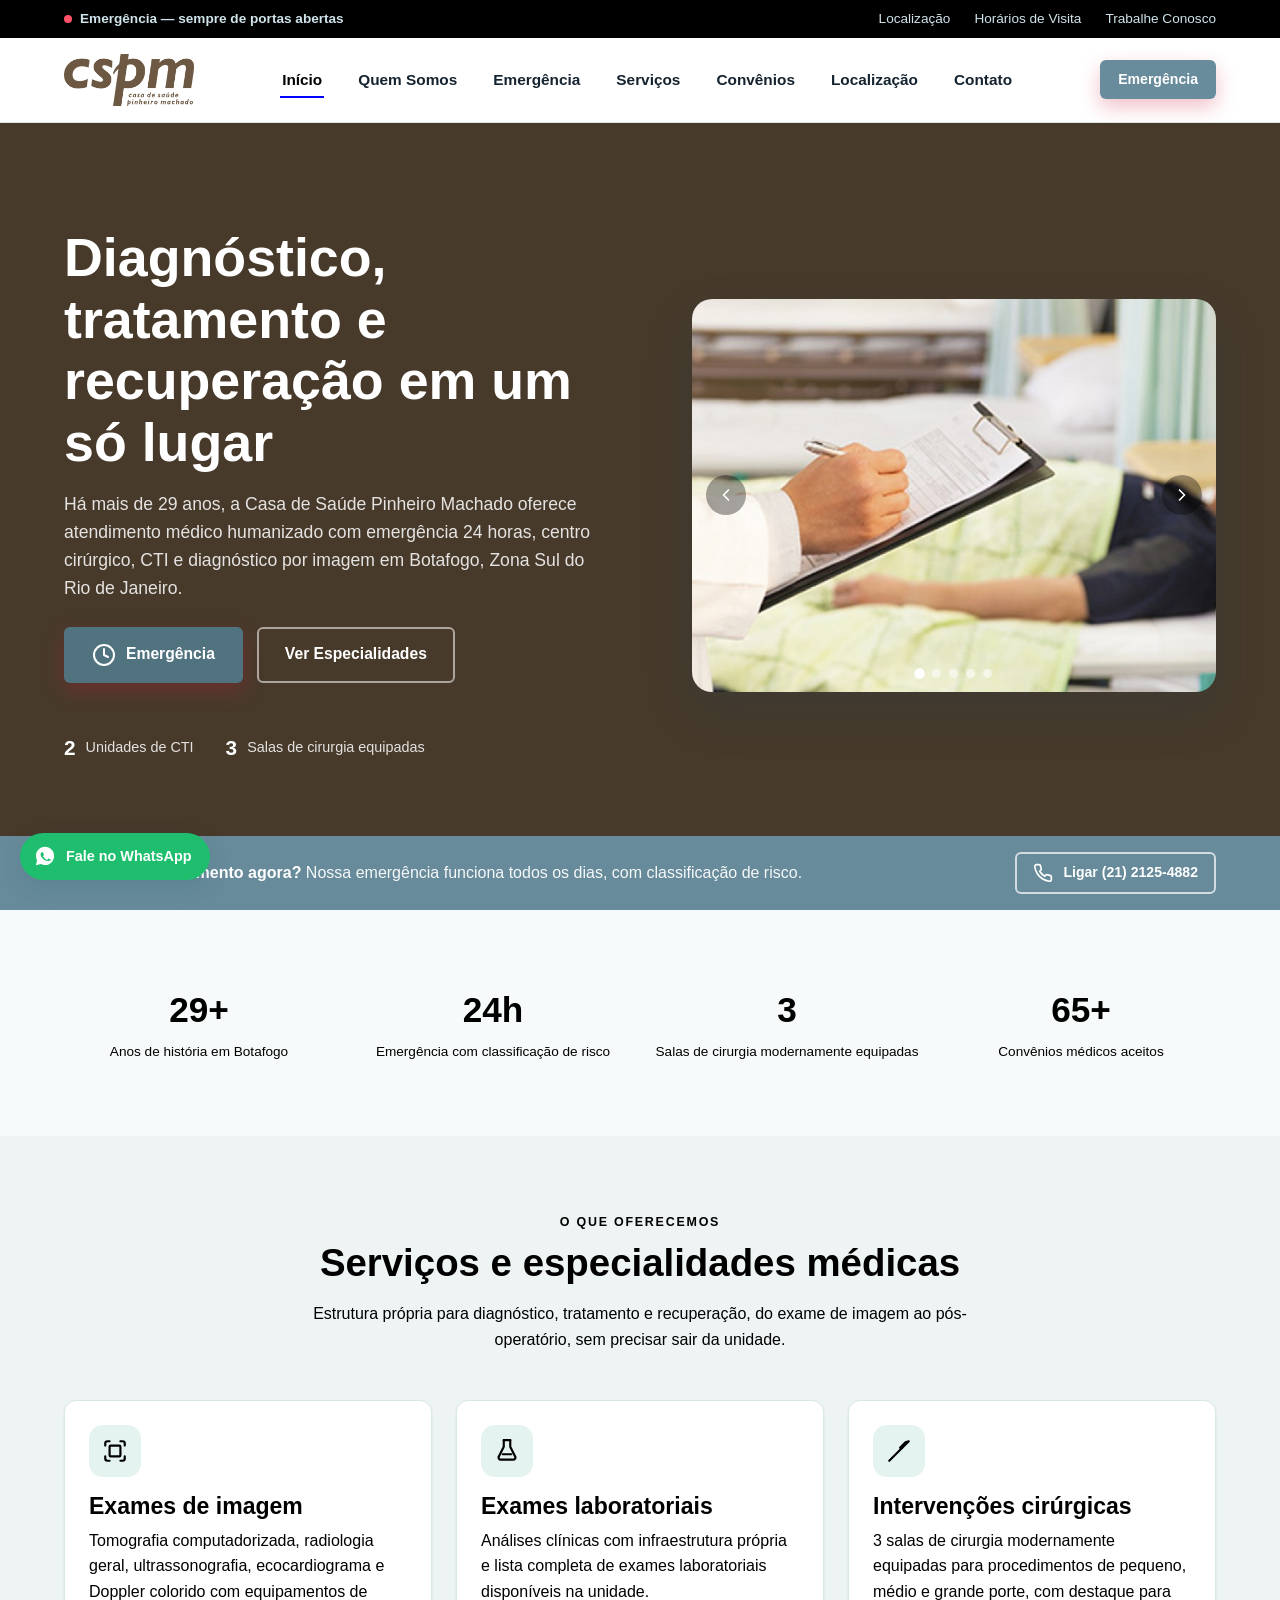
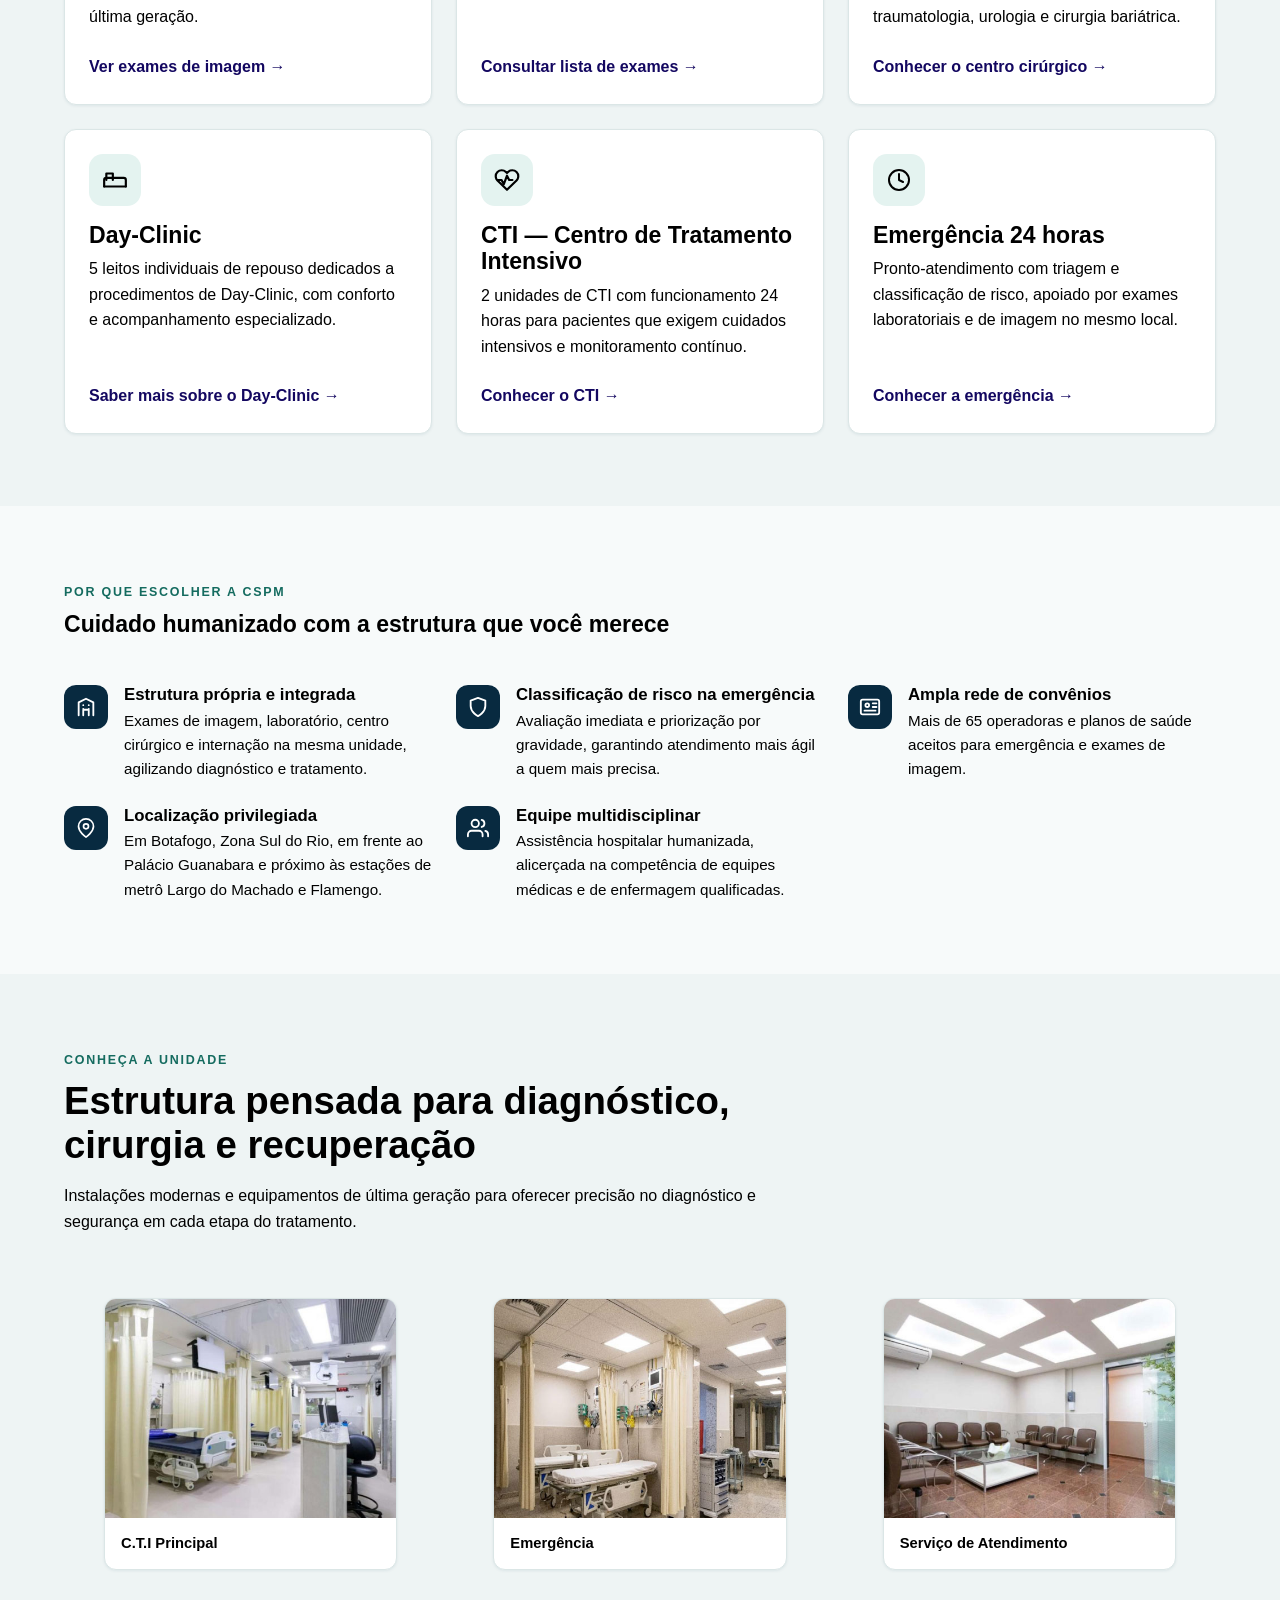
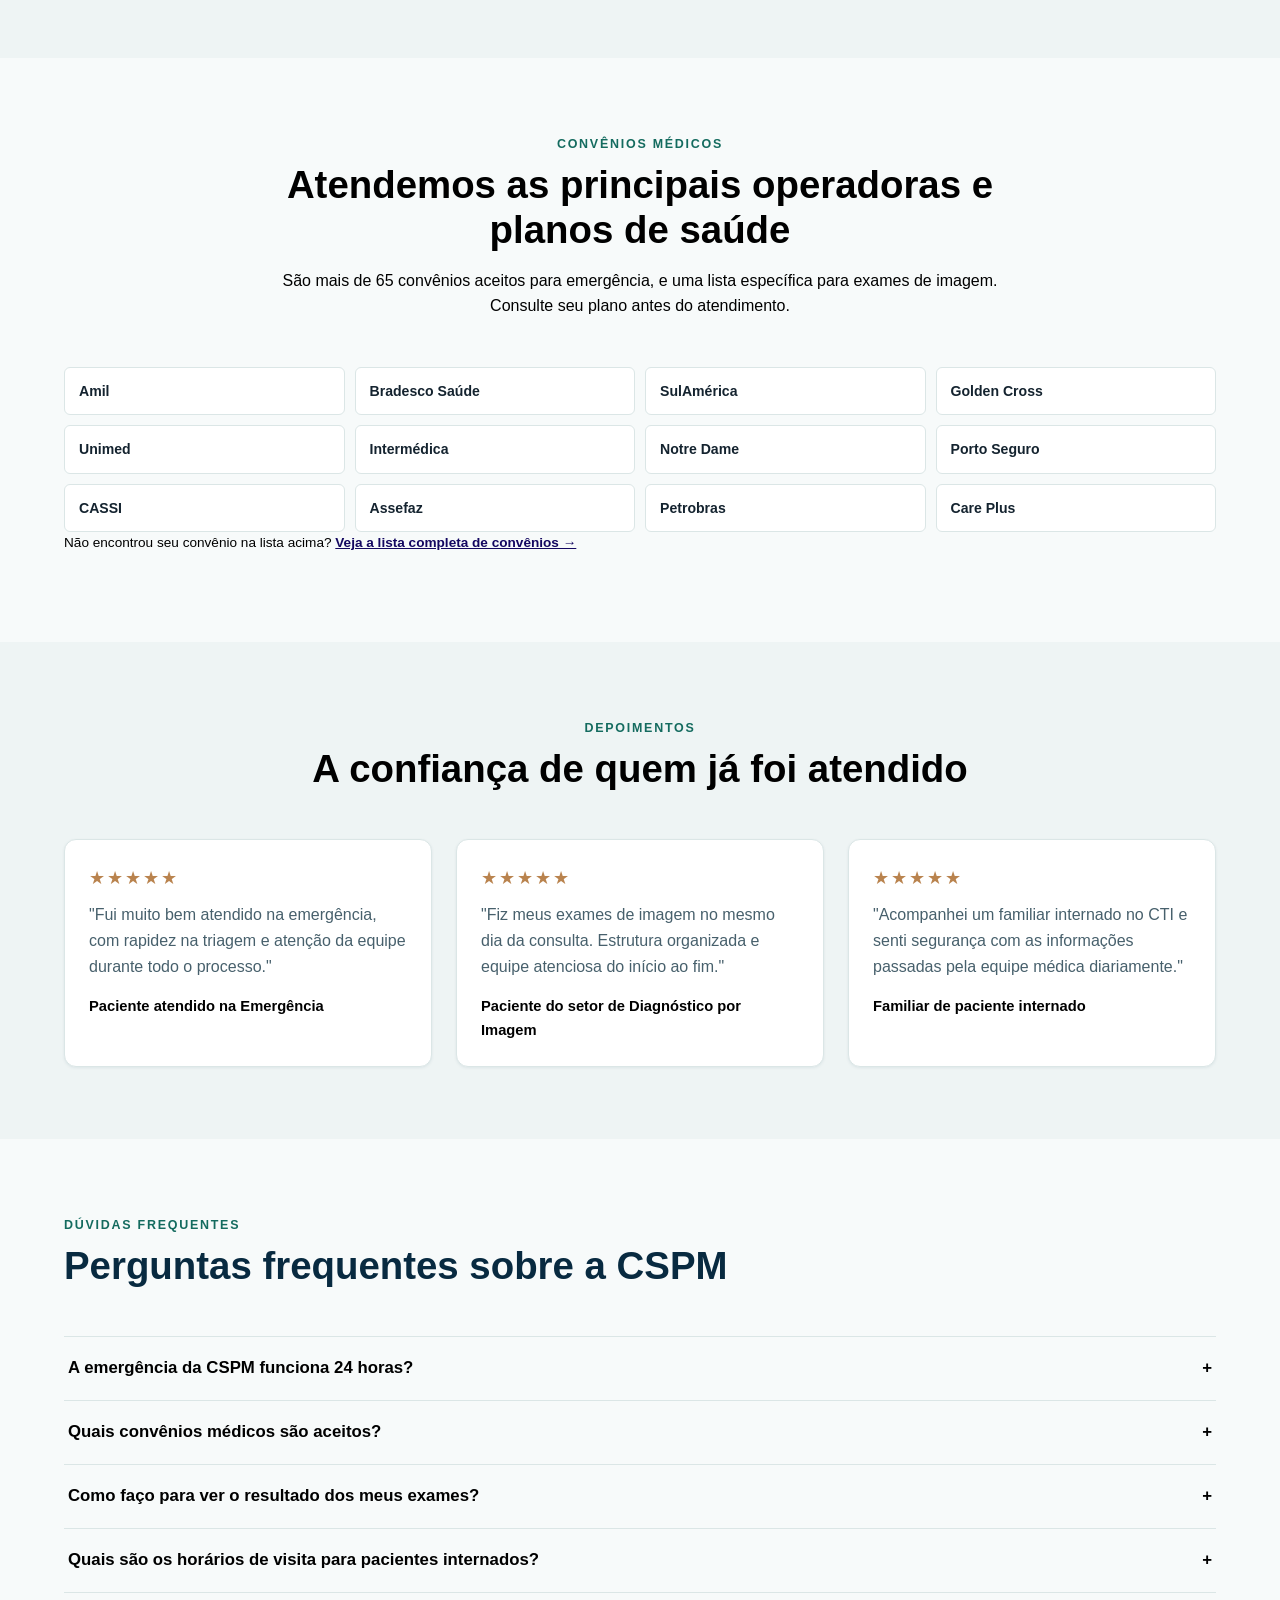
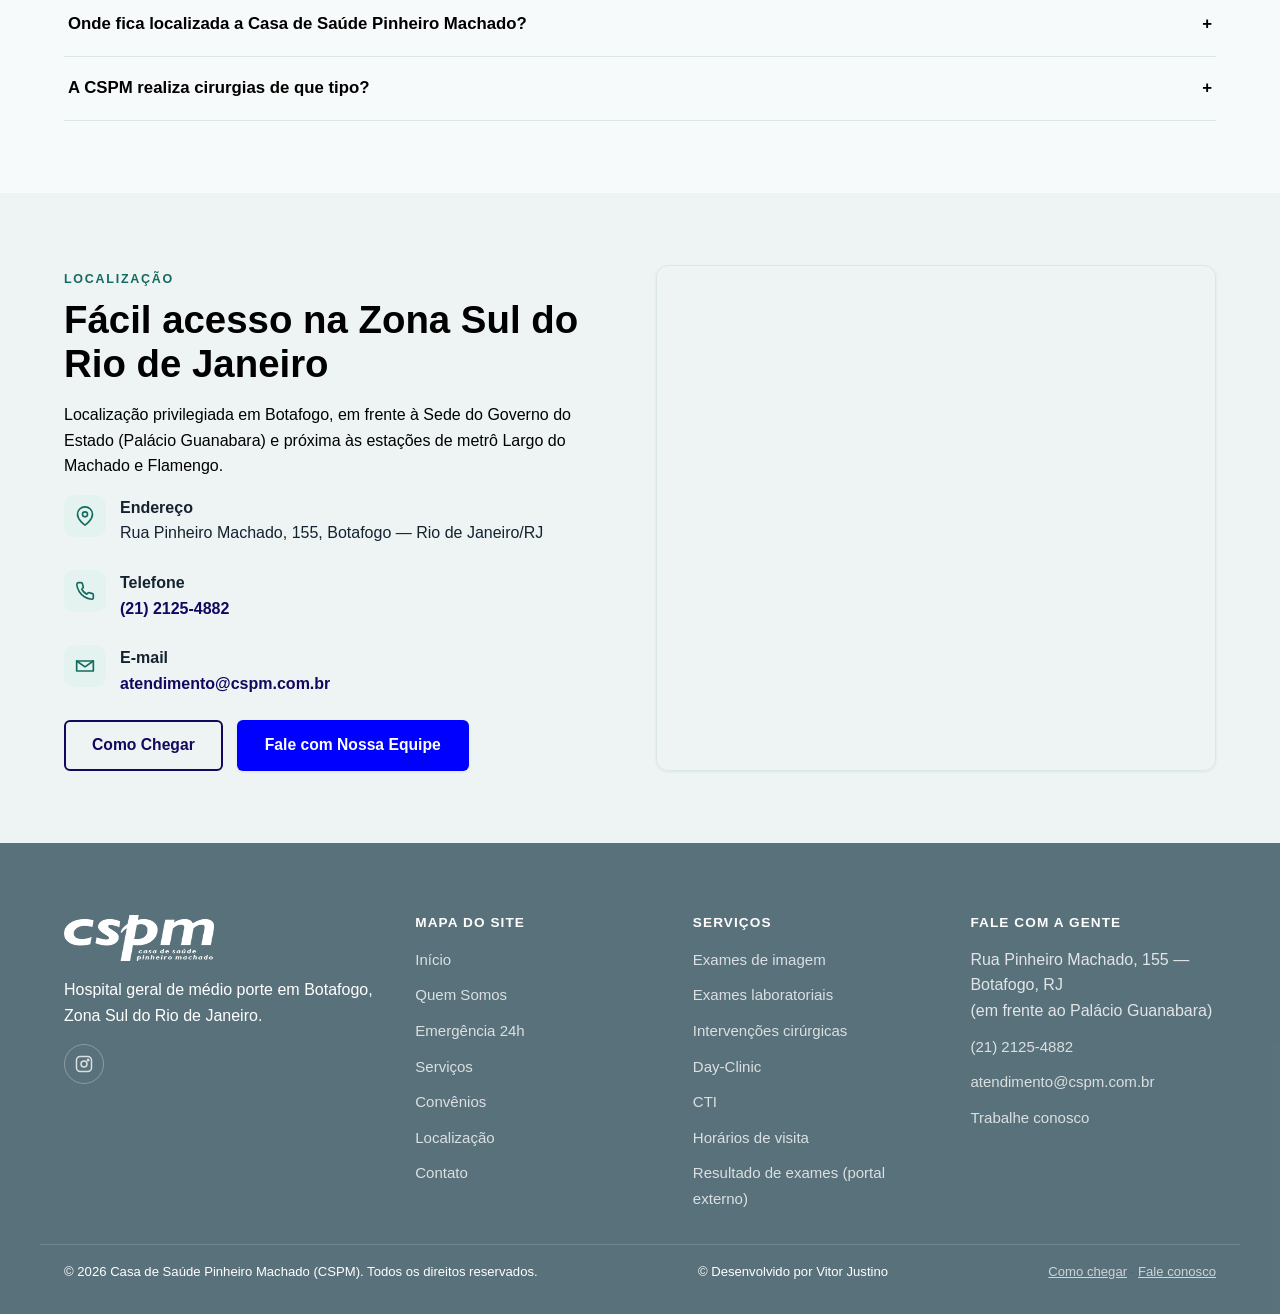
==== commit c0878690: "update" ====
--- a/index.html
+++ b/index.html
@@ -390,7 +390,7 @@
 </section>
 
 </main>
-<footer class="site-footer" style="background-color: black;">
+<footer class="site-footer" style="background-color: #435e69df;">
   <div class="container footer-top">
     <div class="footer-grid">
       <div class="footer-brand">
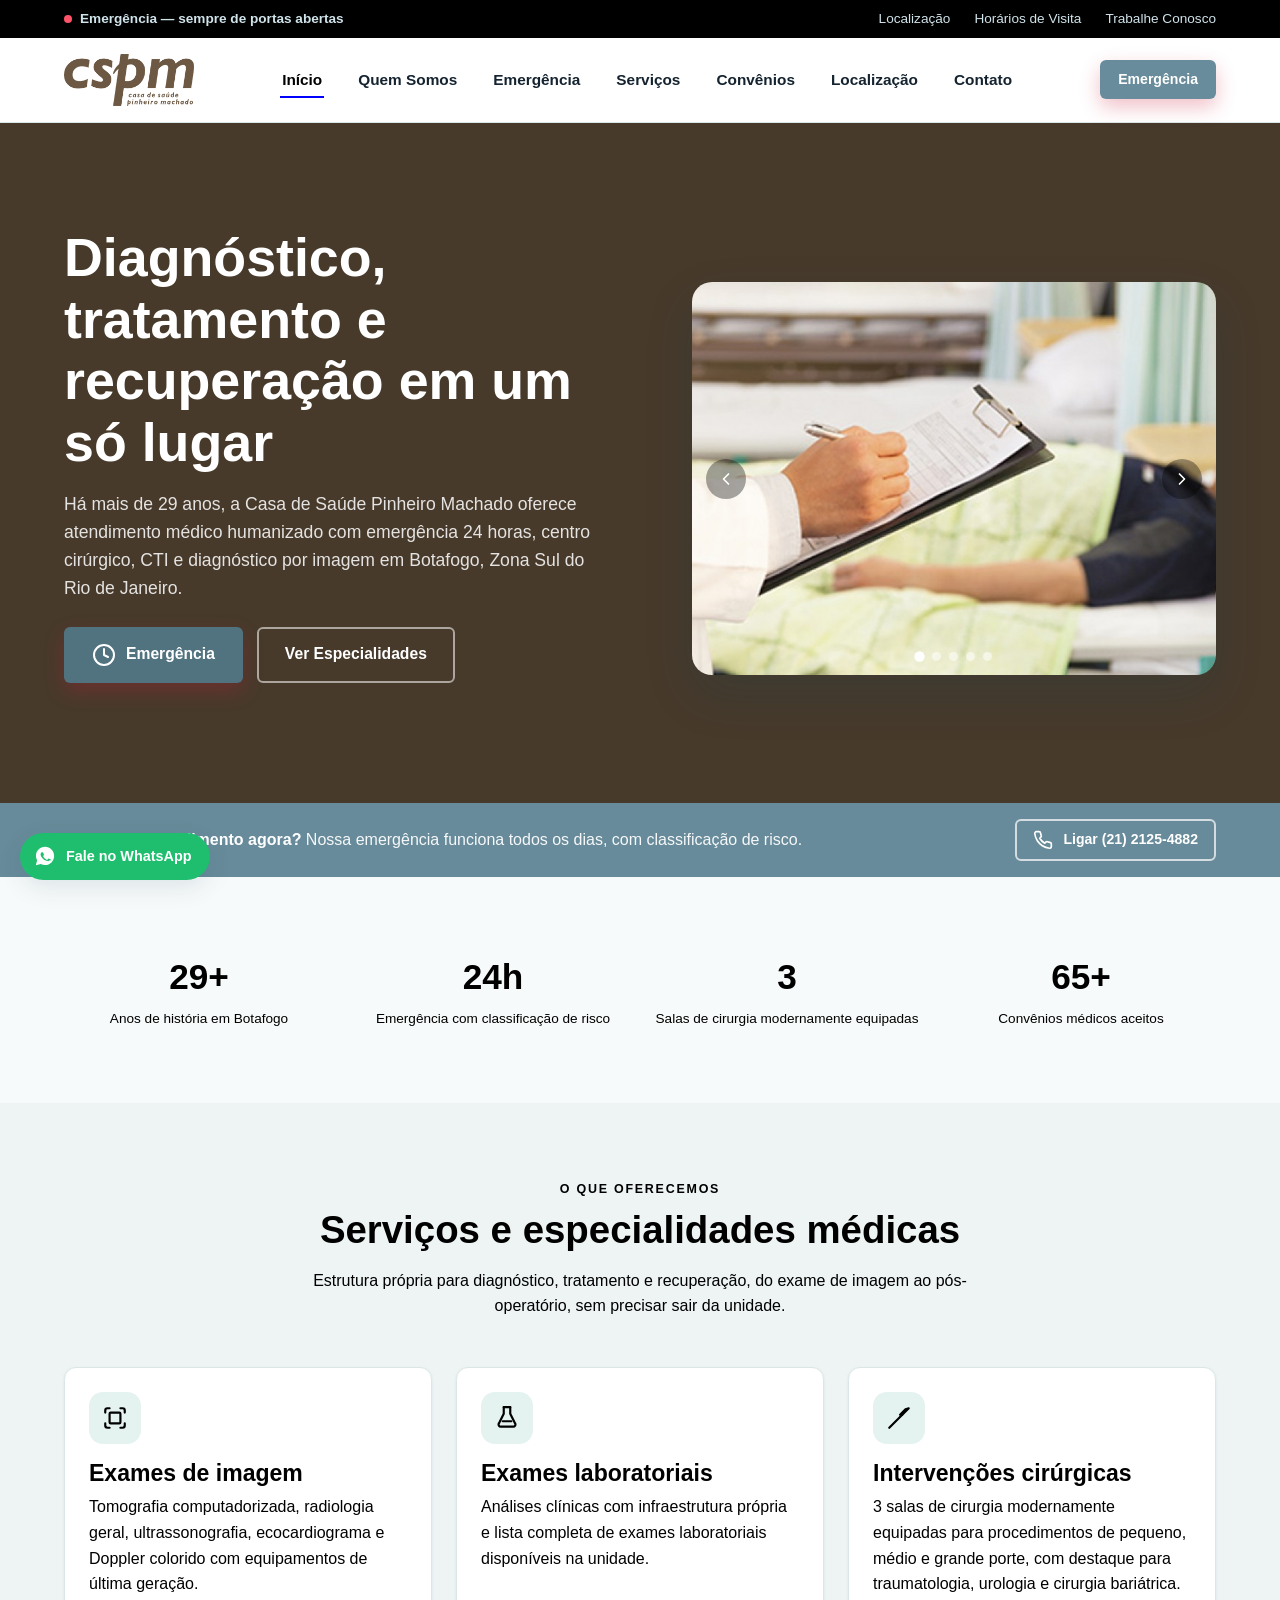
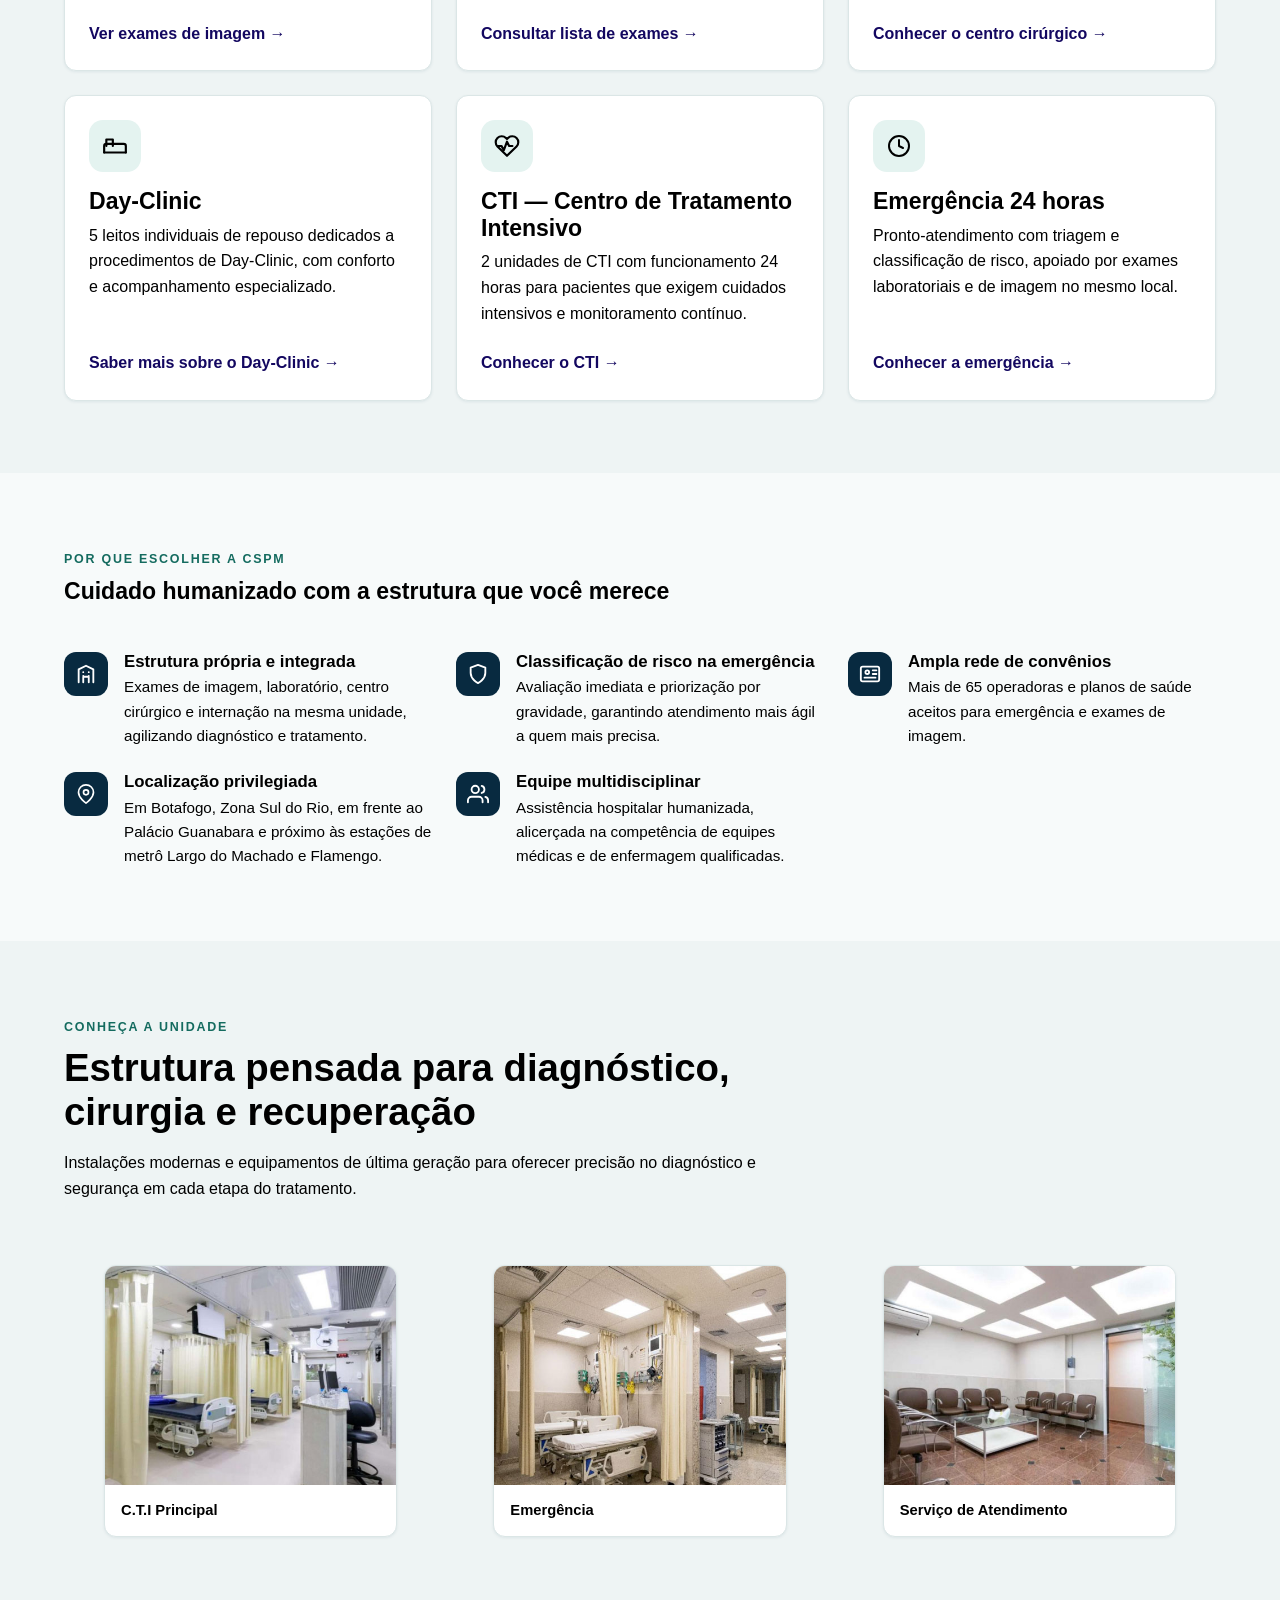
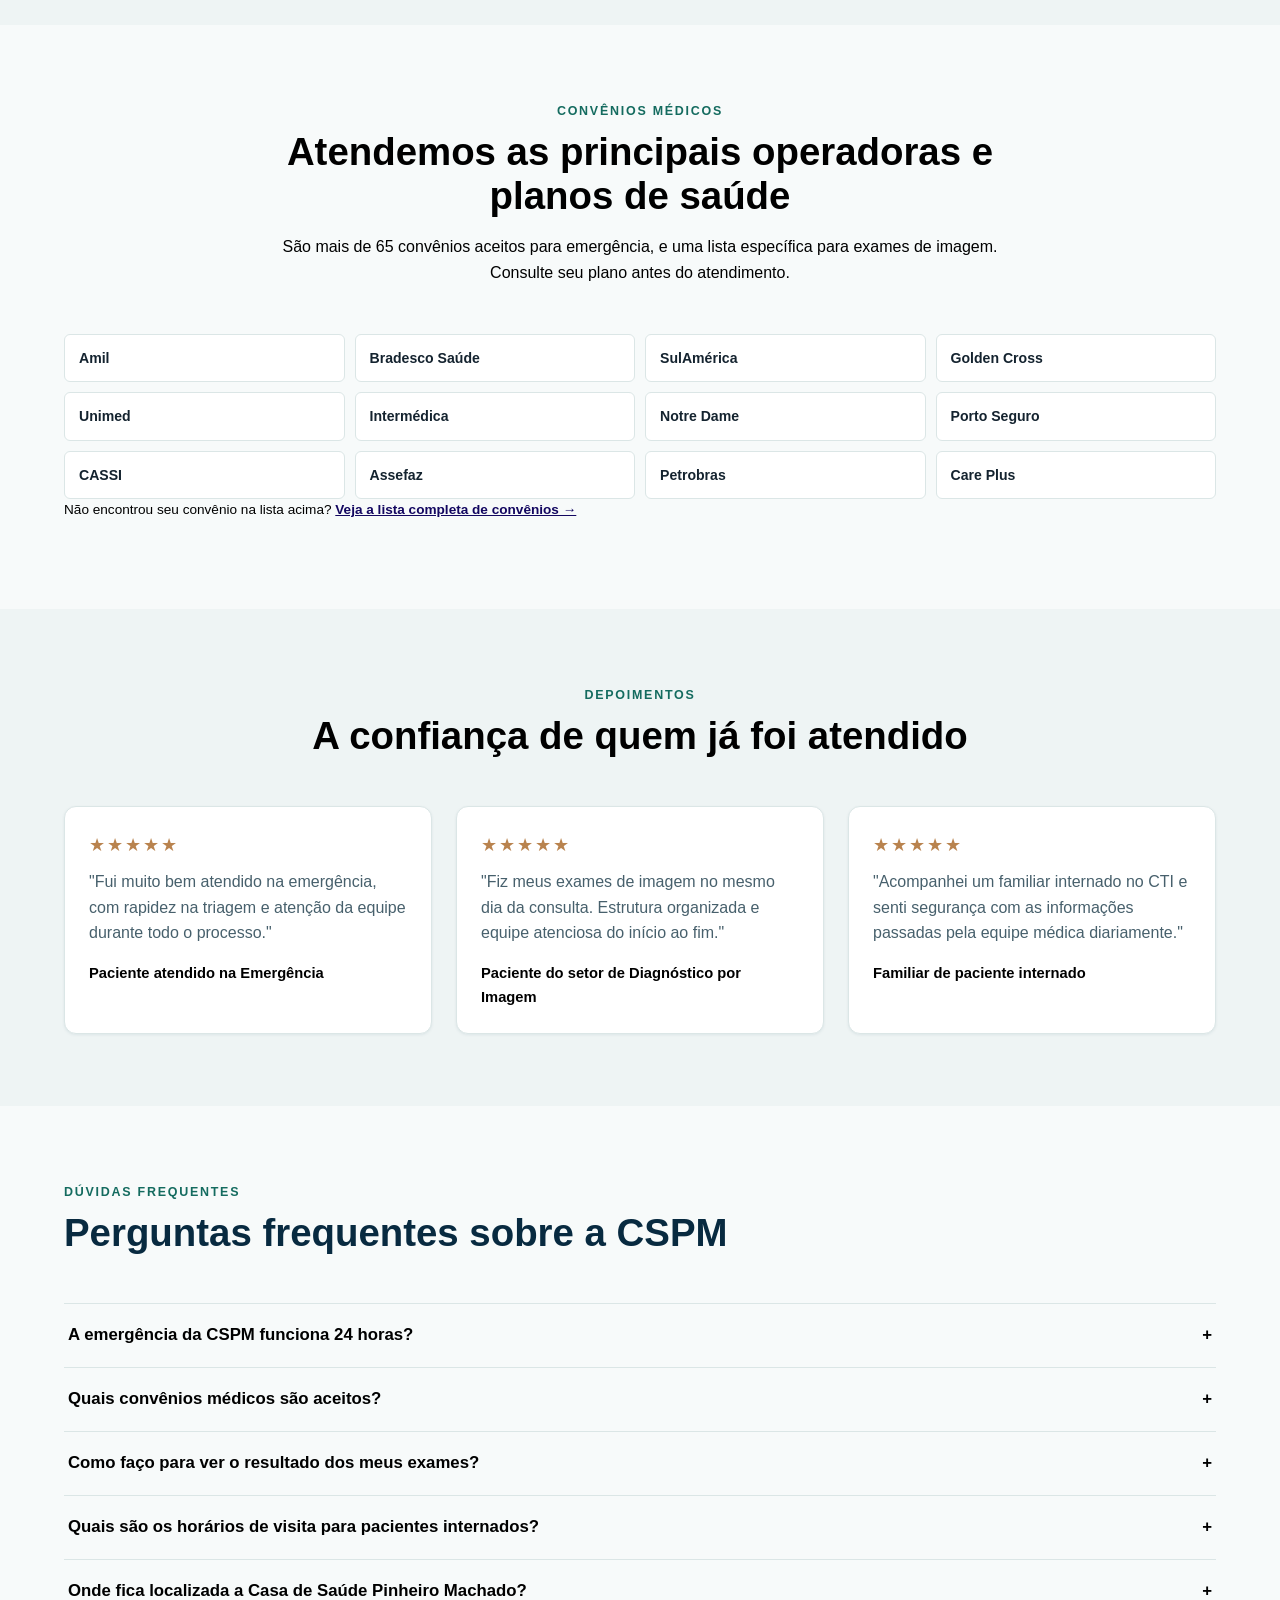
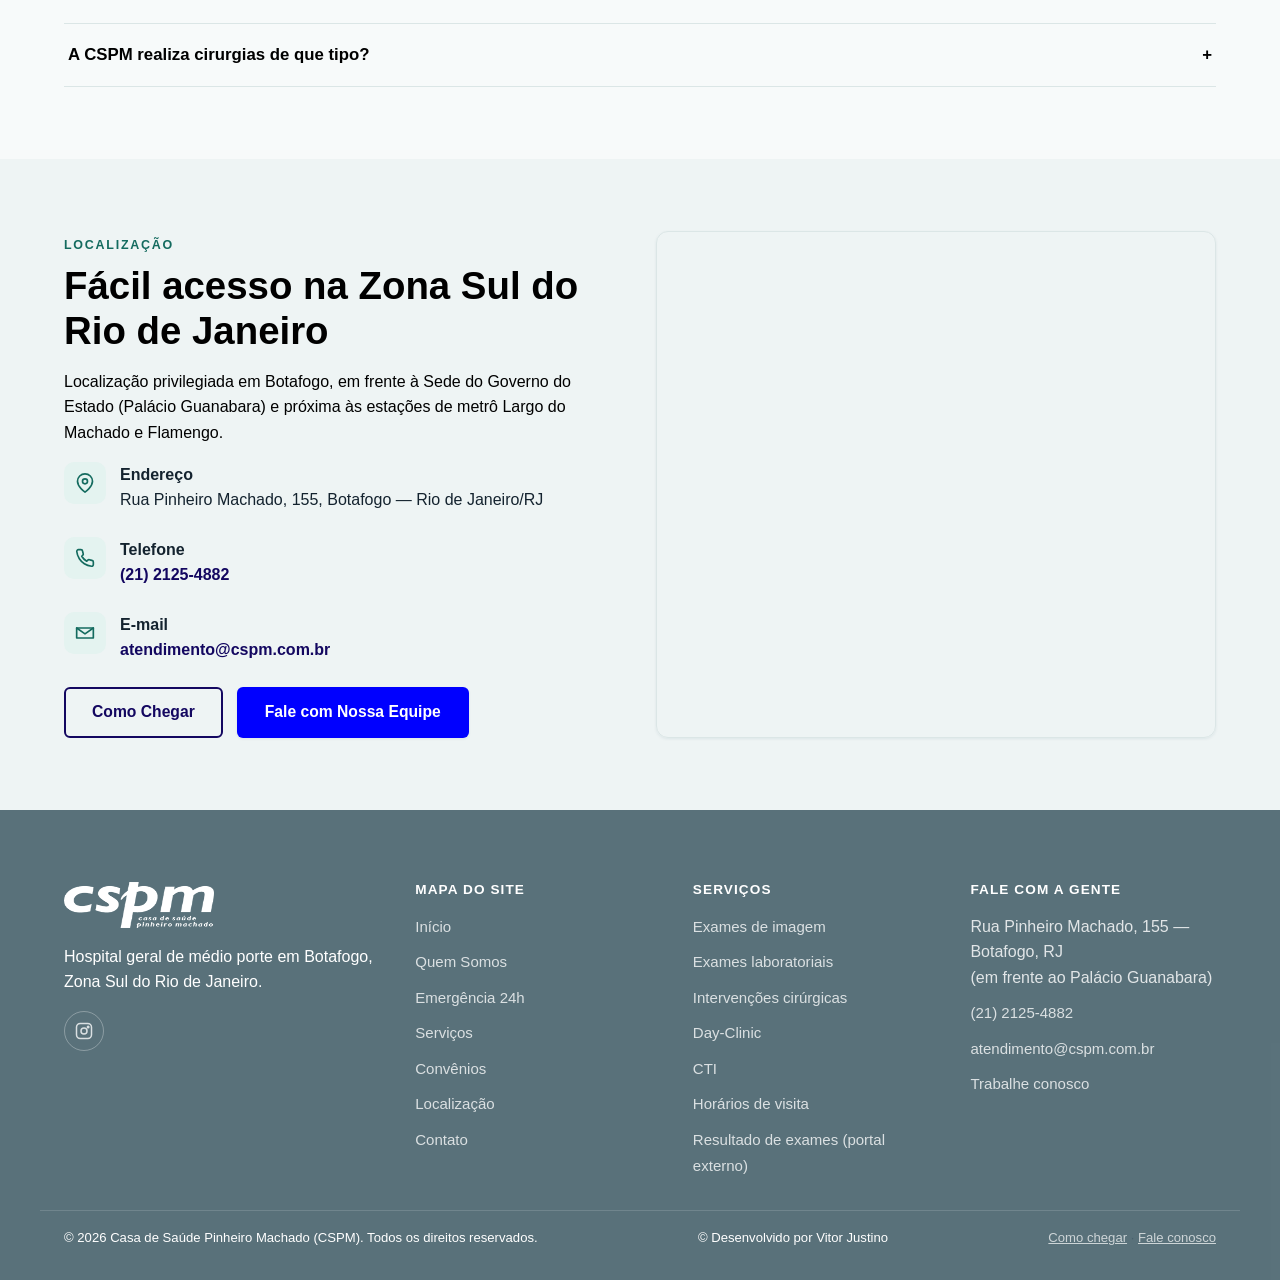
==== commit 91a65871: "update" ====
--- a/index.html
+++ b/index.html
@@ -107,8 +107,10 @@
       </div>
       <div class="hero__meta">
        <!--  <div class="hero__meta-item"><div class="clock-badge"><div class="clock-badge__text"><strong>24h</strong><span>Todos os dias</span></div></div></div> -->
-        <div class="hero__meta-item"><strong>2</strong>Unidades de CTI</div> 
-        <div class="hero__meta-item"><strong>3</strong>Salas de cirurgia equipadas</div>
+
+      <!--  <div class="hero__meta-item"><strong>2</strong>Unidades de CTI</div> --> 
+
+      <!-- <div class="hero__meta-item"><strong>3</strong>Salas de cirurgia equipadas</div> -->
       </div>
     </div>
     <div class="hero__figure">
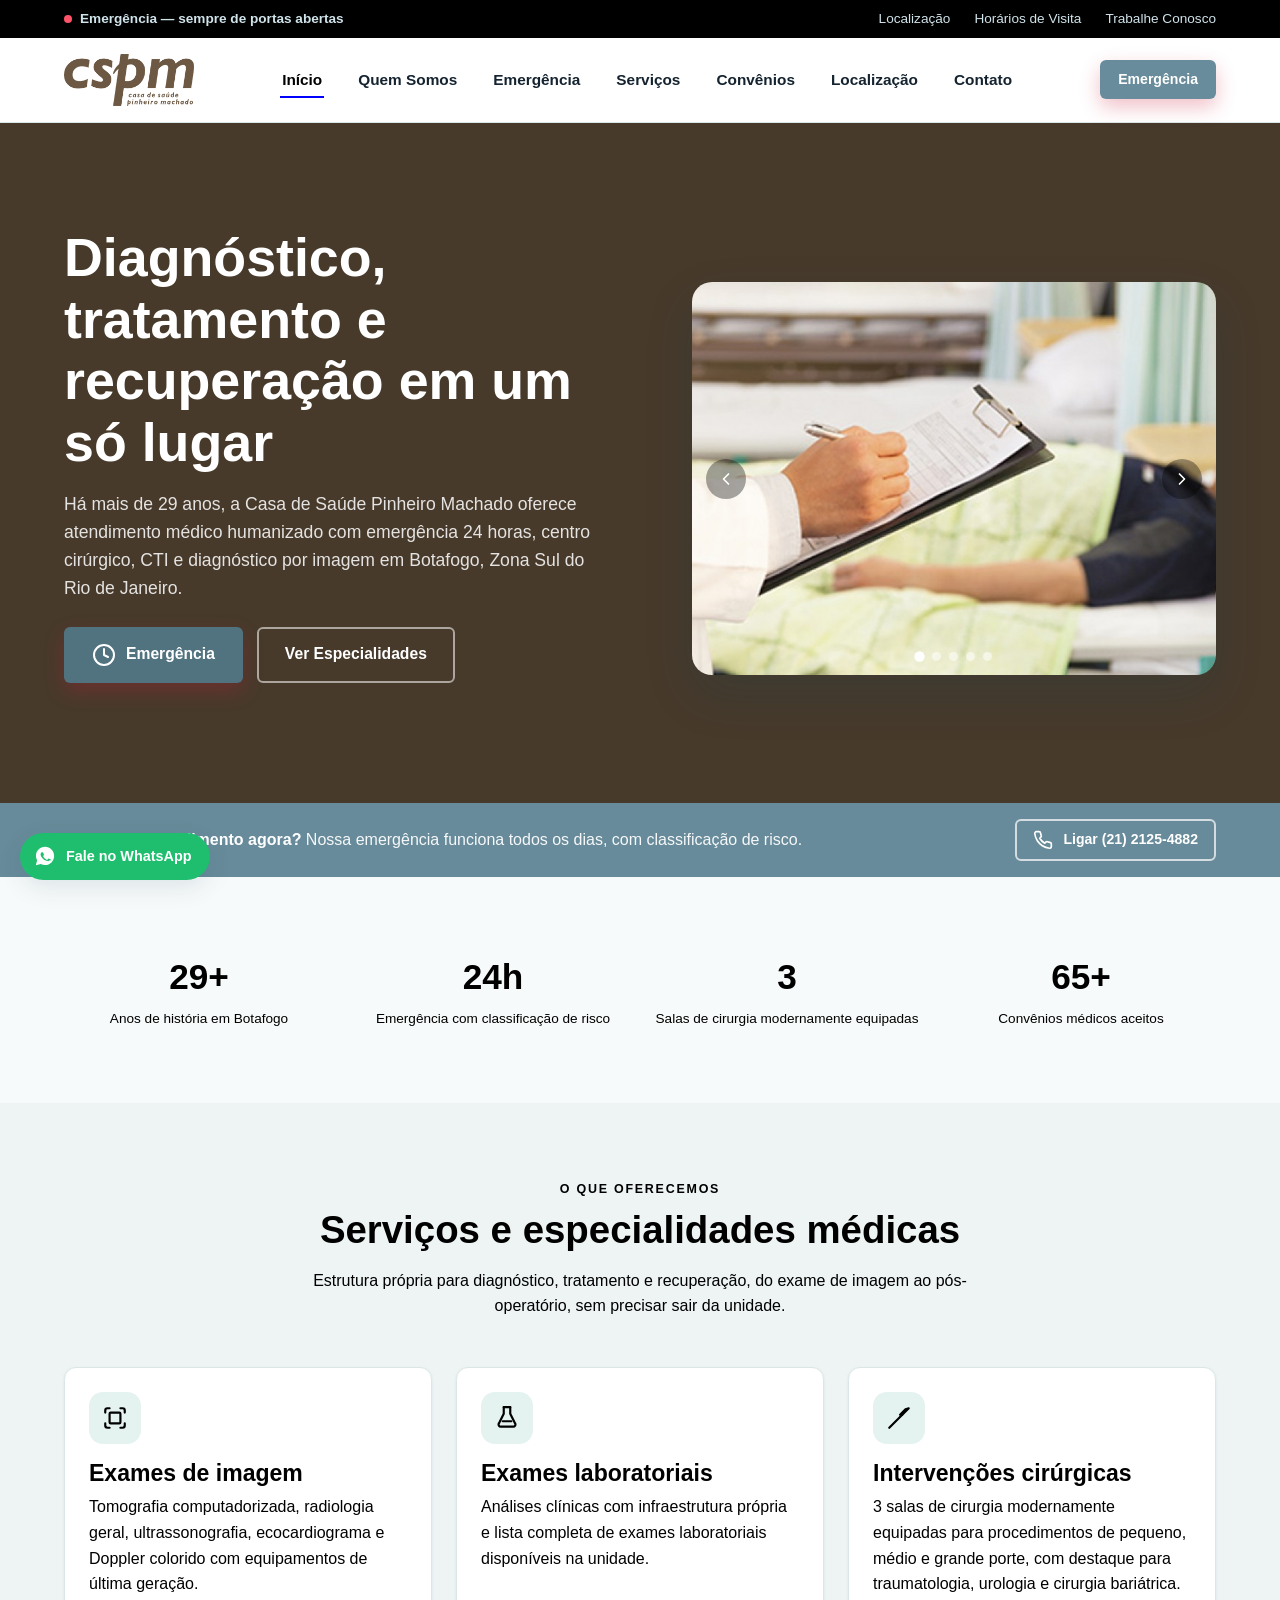
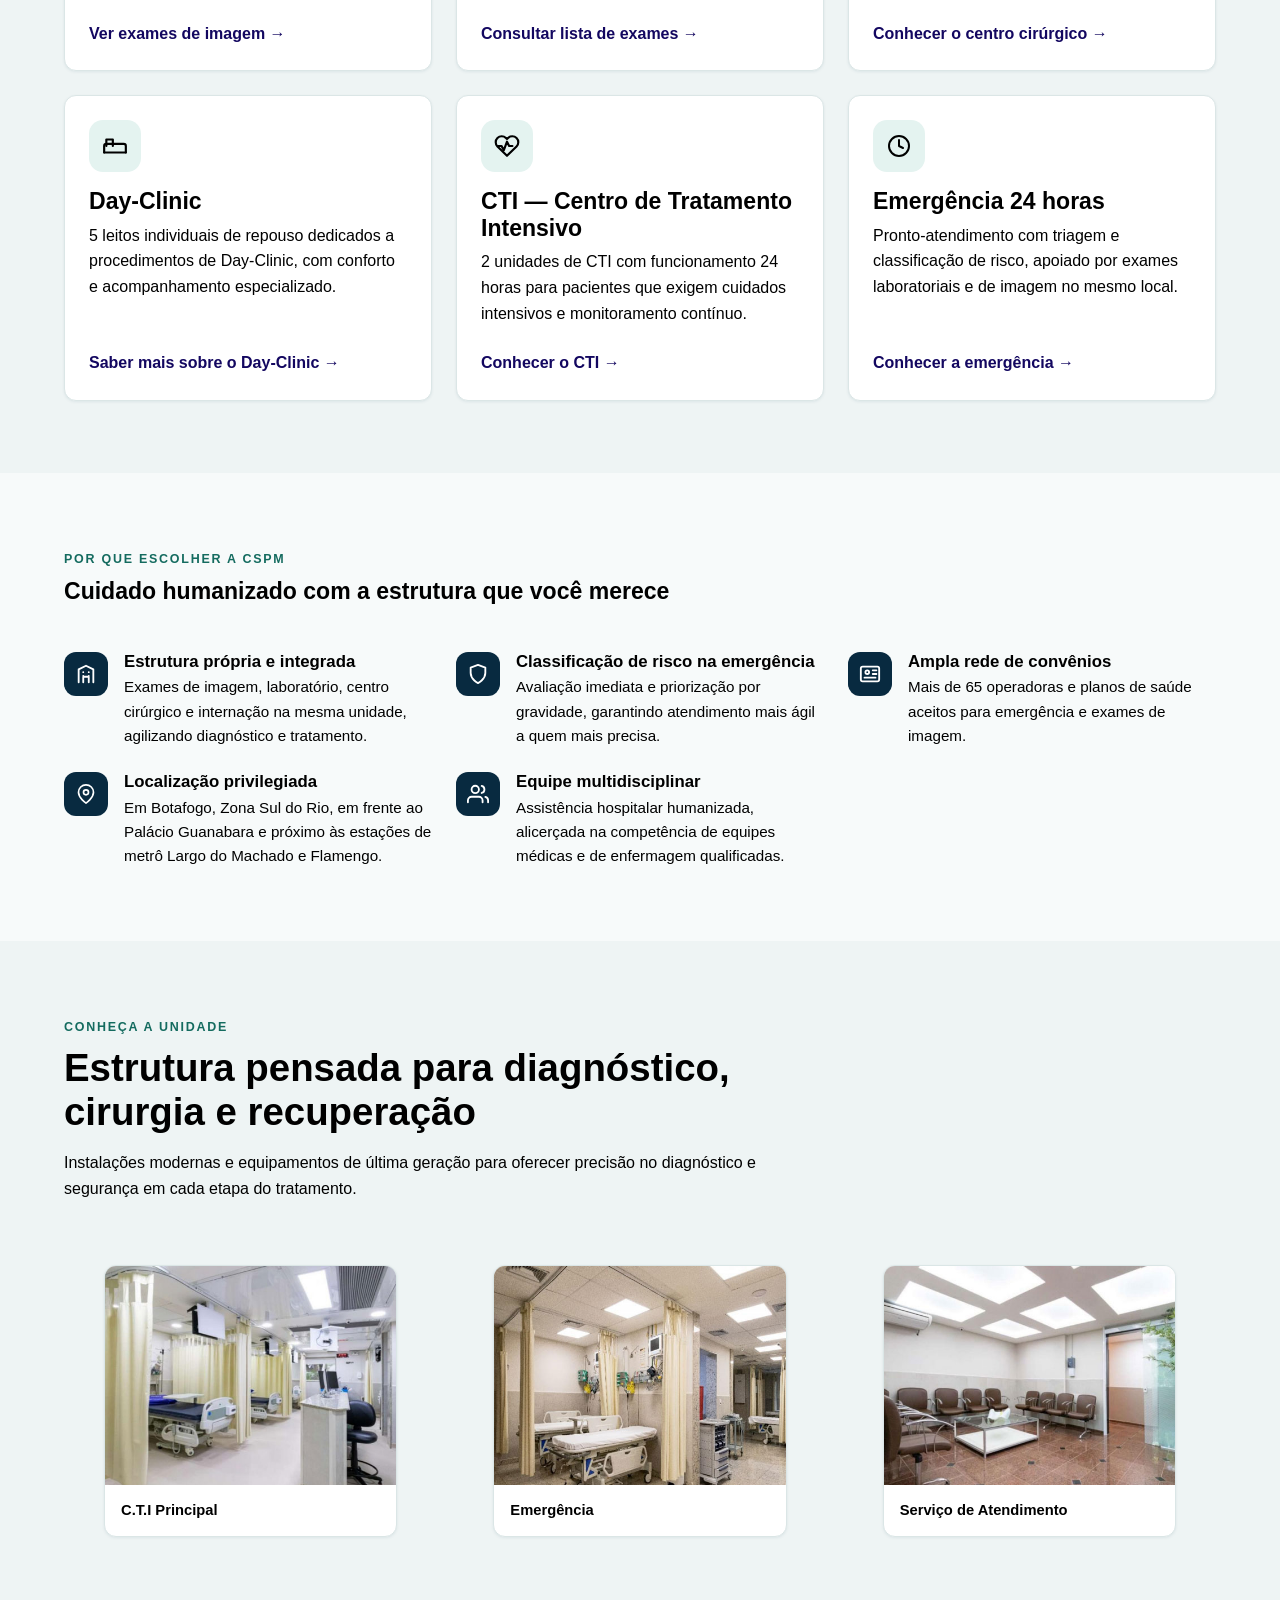
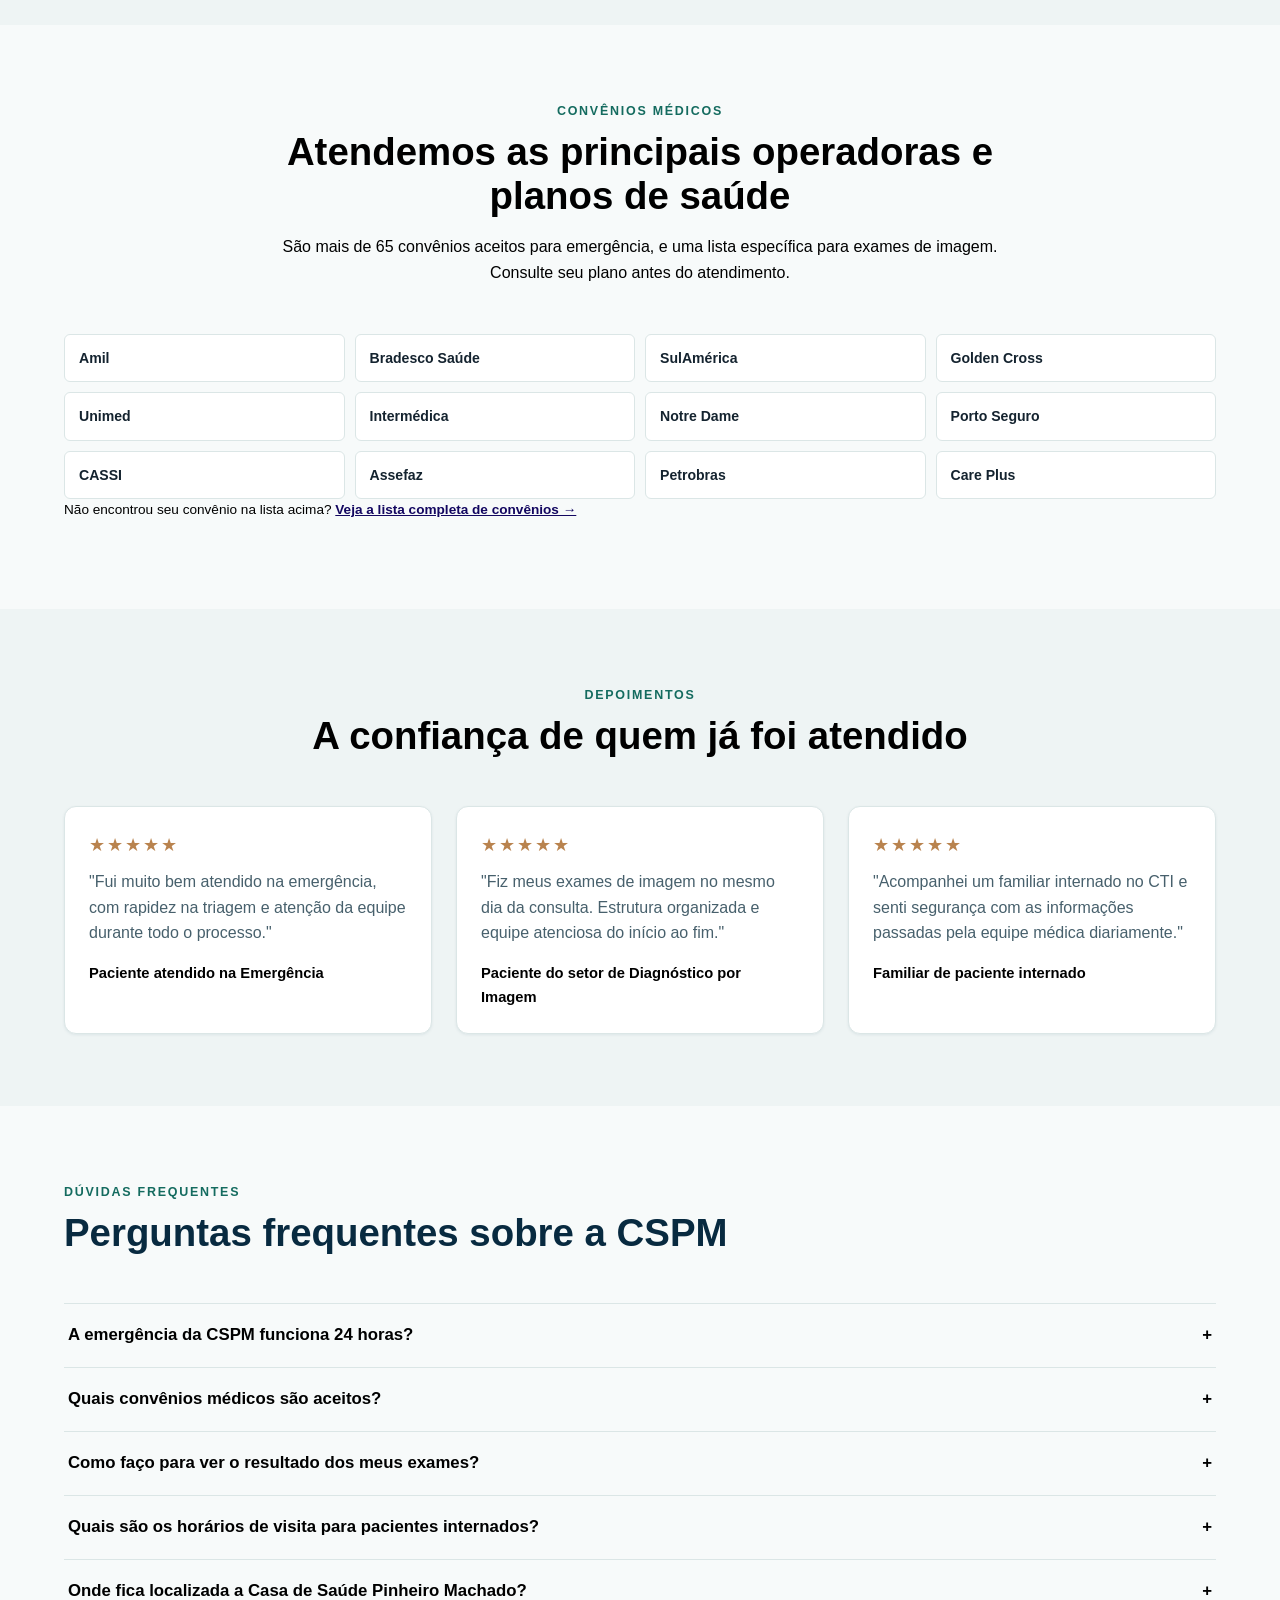
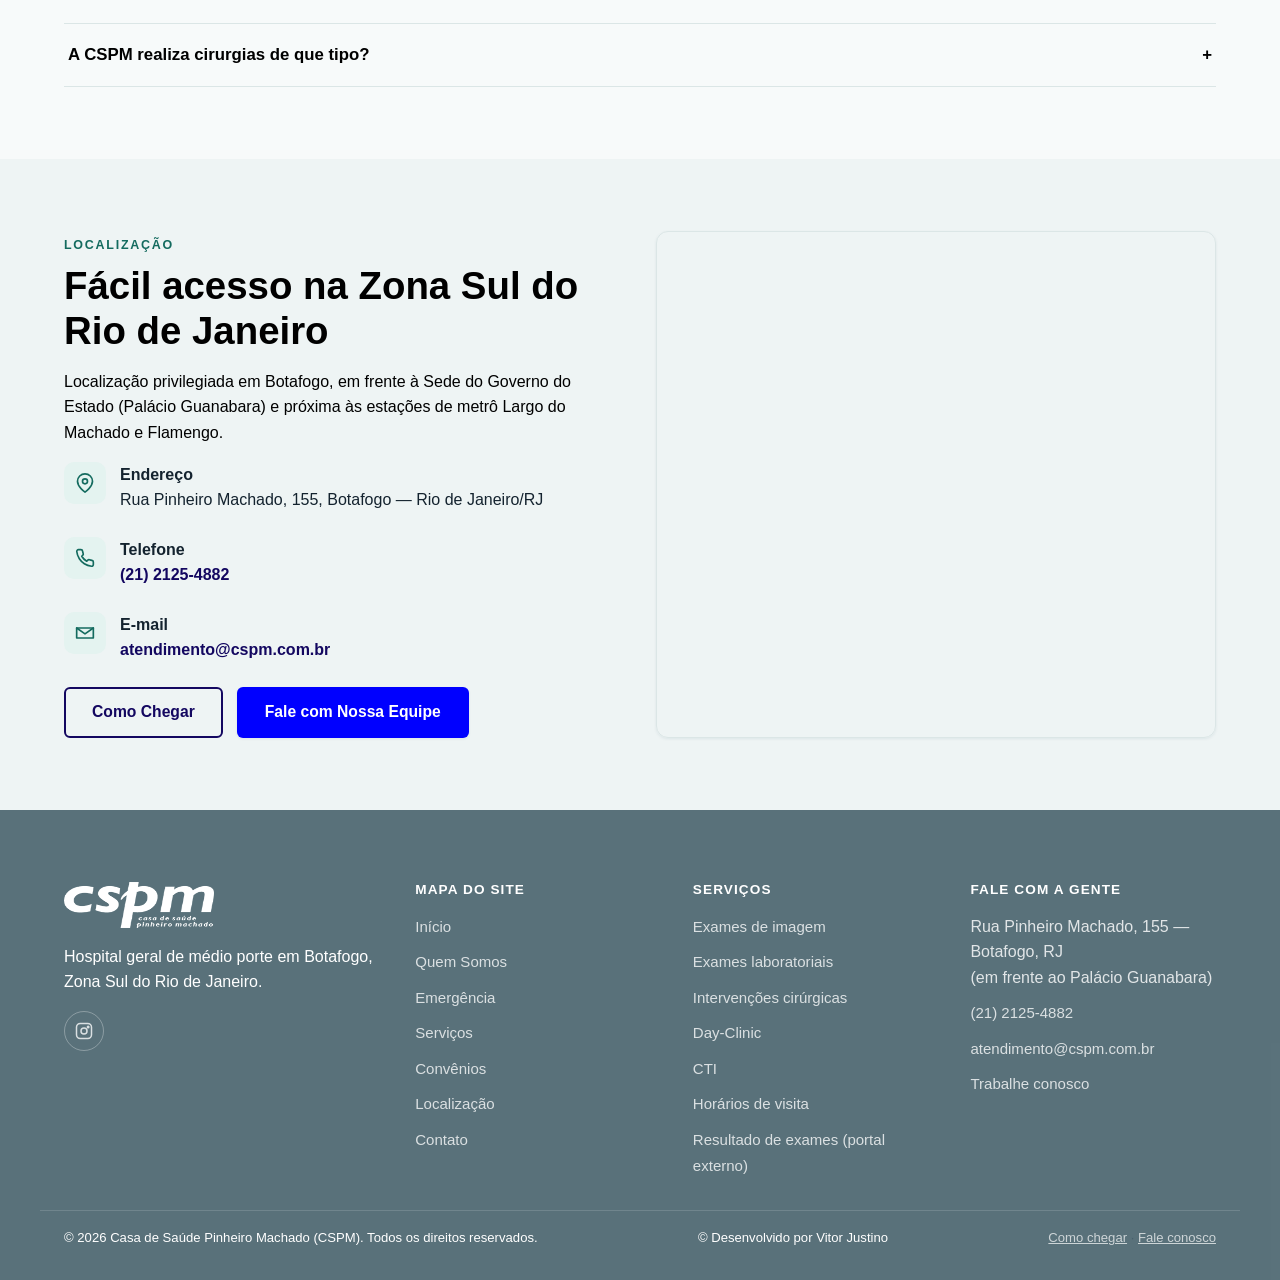
==== commit cb385701: "update" ====
--- a/index.html
+++ b/index.html
@@ -409,7 +409,7 @@
         <ul aria-labelledby="footer-map">
           <li><a href="index.html">Início</a></li>
           <li><a href="quem-somos.html">Quem Somos</a></li>
-          <li><a href="emergencia-24h.html">Emergência 24h</a></li>
+          <li><a href="emergencia-24h.html">Emergência</a></li>
           <li><a href="servicos.html">Serviços</a></li>
           <li><a href="convenios.html">Convênios</a></li>
           <li><a href="localizacao.html">Localização</a></li>
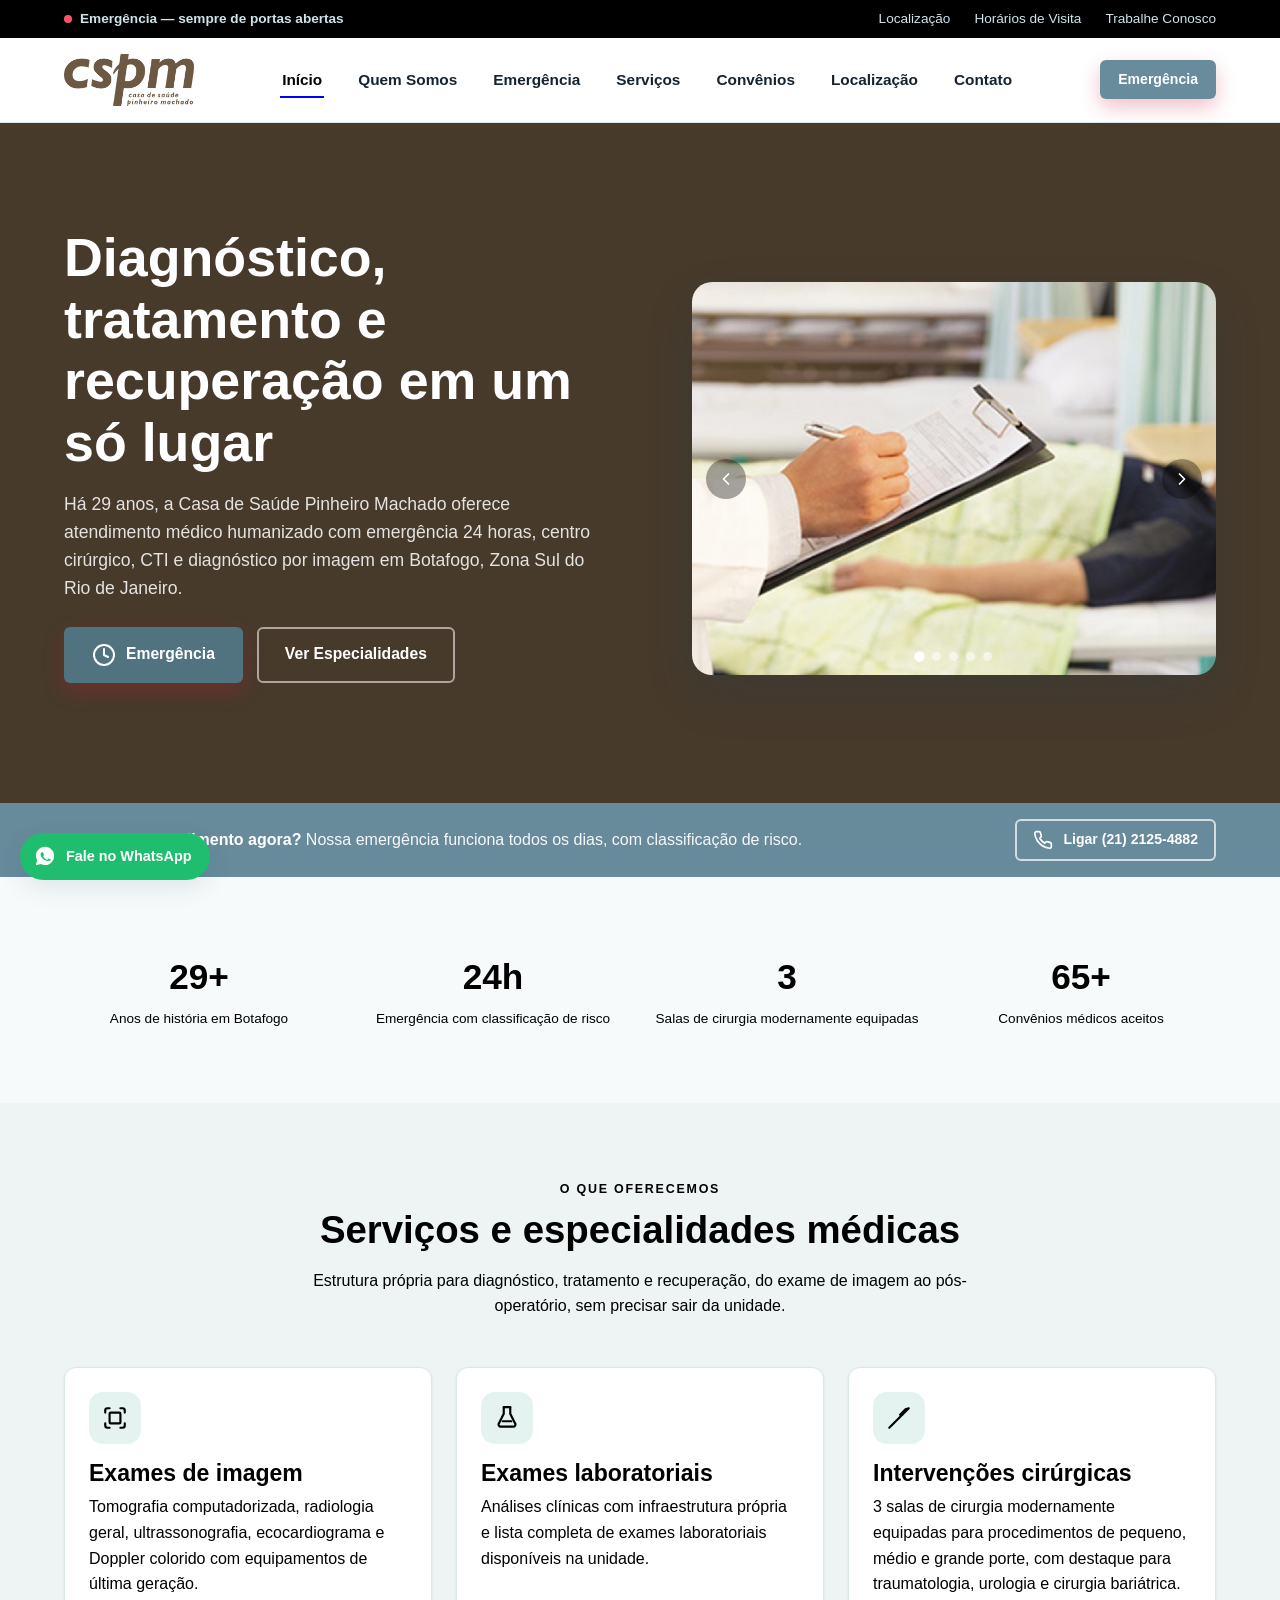
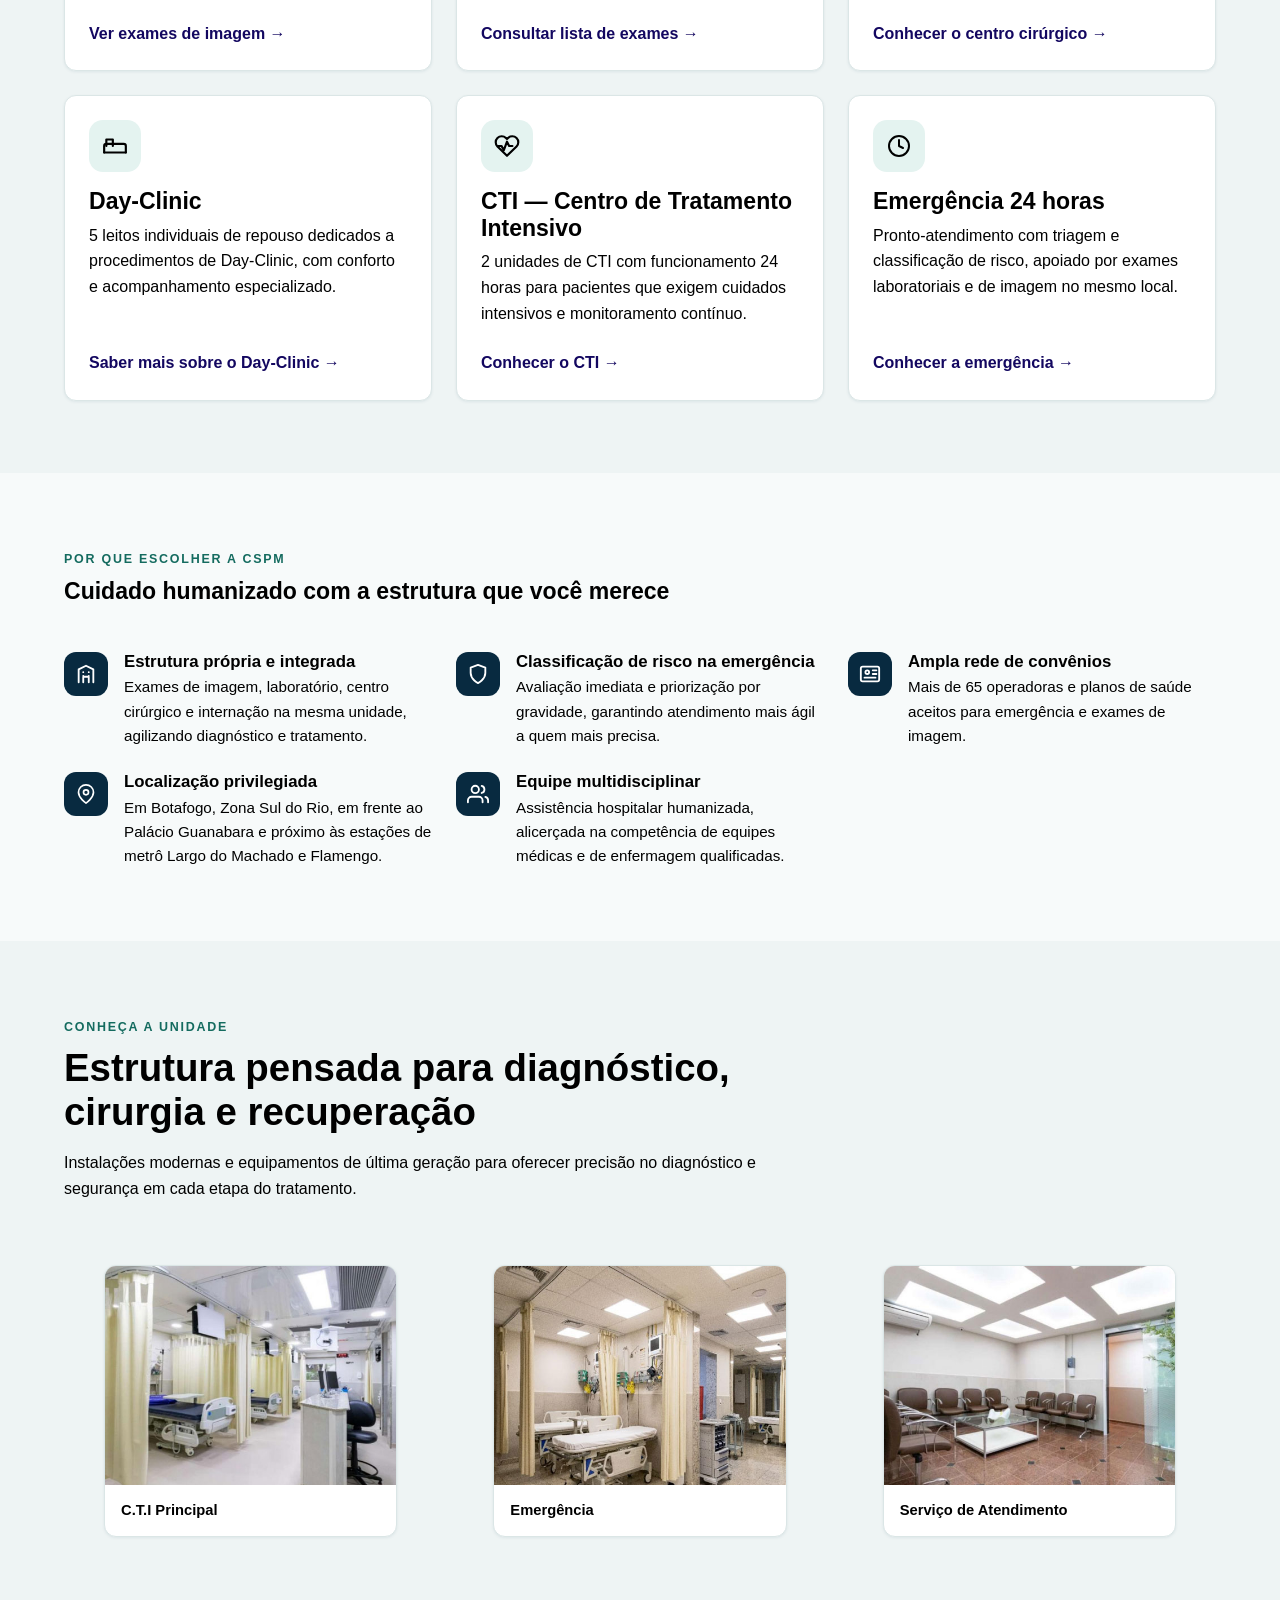
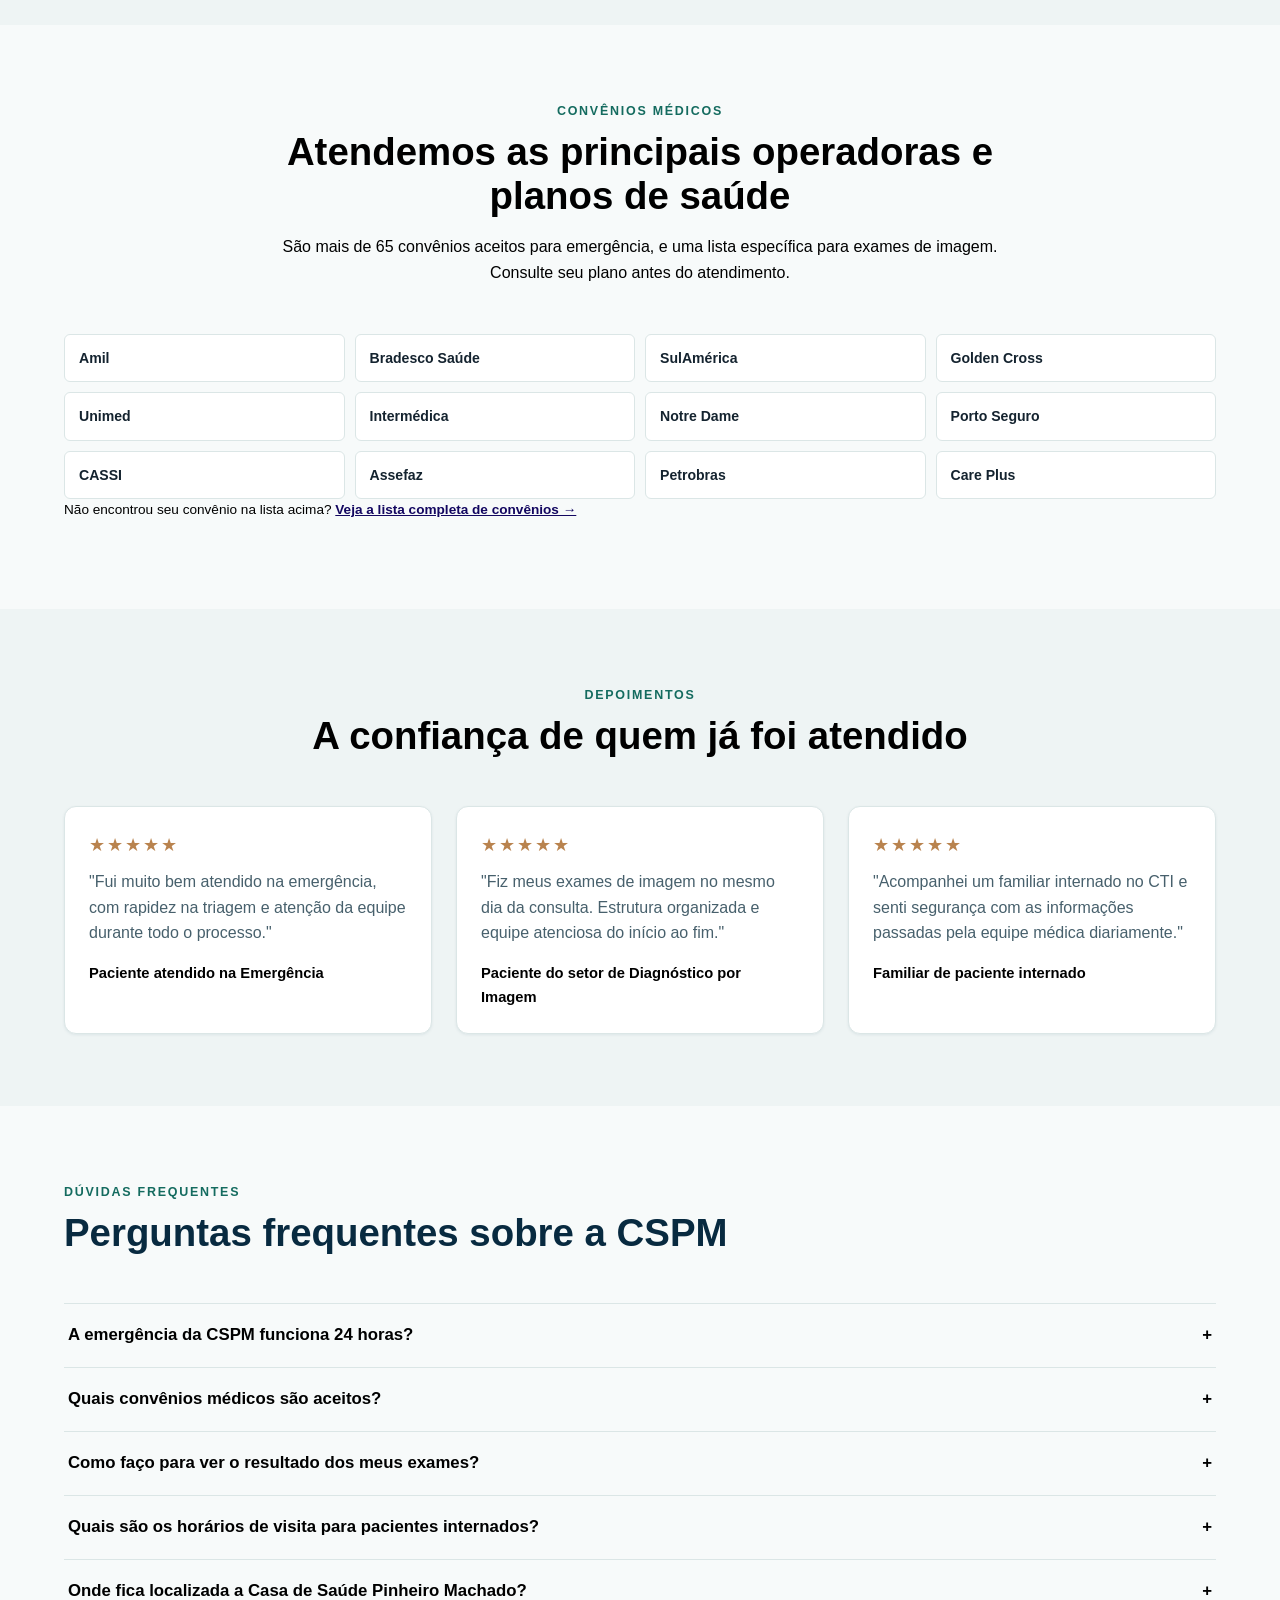
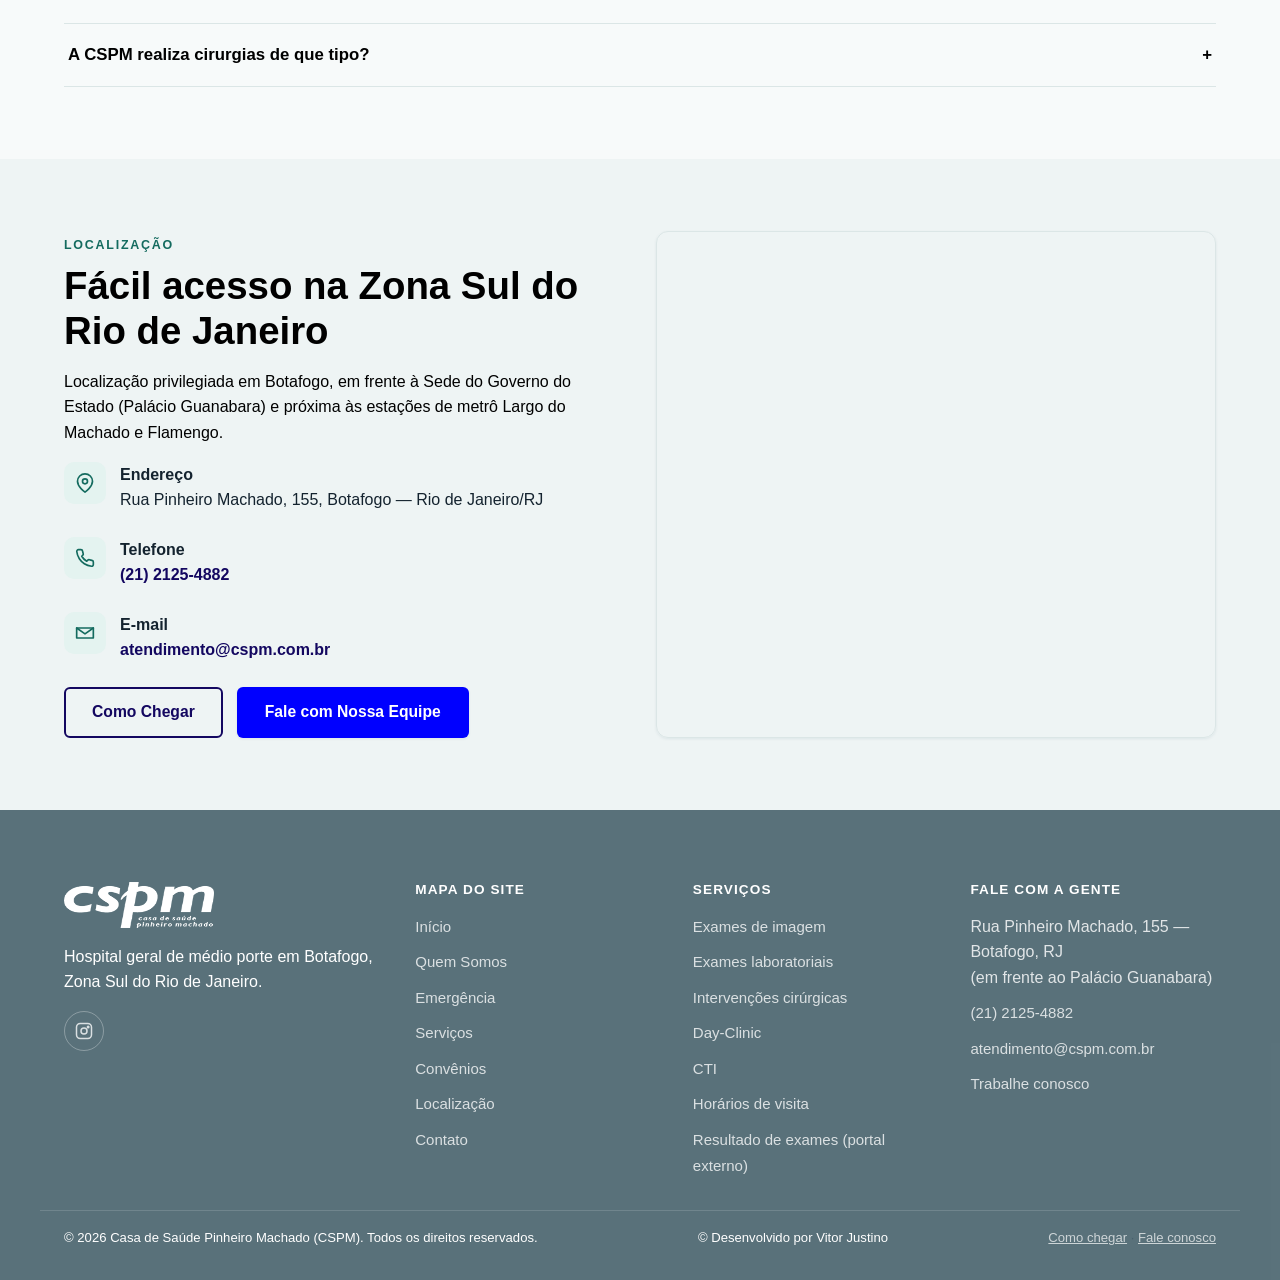
==== commit 5e89f71a: "update" ====
--- a/index.html
+++ b/index.html
@@ -99,7 +99,7 @@
      
       <h1>Diagnóstico, tratamento e recuperação em um só lugar</h1>
   <p class="lede">
-  Há mais de <span id="anos"></span> anos, a Casa de Saúde Pinheiro Machado oferece atendimento médico humanizado com emergência 24 horas, centro cirúrgico, CTI e diagnóstico por imagem em Botafogo, Zona Sul do Rio de Janeiro.
+  Há <span id="anos"></span> anos, a Casa de Saúde Pinheiro Machado oferece atendimento médico humanizado com emergência 24 horas, centro cirúrgico, CTI e diagnóstico por imagem em Botafogo, Zona Sul do Rio de Janeiro.
 </p>
       <div class="hero__ctas">
         <a class="btn btn-emergency" href="emergencia-24h.html"><svg width="24" height="24" viewBox="0 0 24 24" fill="none" stroke="currentColor" stroke-width="2" stroke-linecap="round" stroke-linejoin="round" aria-hidden="true"><circle cx="12" cy="12" r="10"/><path d="M12 6v6l4 2"/></svg> Emergência</a>
@@ -116,11 +116,11 @@
     <div class="hero__figure">
       <div class="hero-carousel" id="hero-carousel">
         <div class="hero-carousel__track">
-          <div class="hero-carousel__slide is-active"><img src="media/imagens/tvs/7416ea95adad54943cade597830a97dc.jpg" alt="Corredor e instalações internas da Casa de Saúde Pinheiro Machado" width="720" height="540" loading="eager"></div>
-          <div class="hero-carousel__slide"><img src="media/imagens/tvs/4cd0041bd643207948b3d7b50dbf2e29.jpg" alt="Instalações da Casa de Saúde Pinheiro Machado" width="720" height="540" loading="lazy"></div>
-          <div class="hero-carousel__slide"><img src="media/imagens/tvs/7af142f25a2b5e9151d7af349eba8c40.jpg" alt="Instalações da Casa de Saúde Pinheiro Machado" width="720" height="540" loading="lazy"></div>
-          <div class="hero-carousel__slide"><img src="media/imagens/tvs/b765dcdd221c2a0cfbc790ace8e10dd0.jpg" alt="Instalações da Casa de Saúde Pinheiro Machado" width="720" height="540" loading="lazy"></div>
-          <div class="hero-carousel__slide"><img src="media/imagens/tvs/f9273f70012f2acc50209ac891f5d51d.jpg" alt="Instalações da Casa de Saúde Pinheiro Machado" width="720" height="540" loading="lazy"></div>
+          <div class="hero-carousel__slide is-active"><img src="images/7416ea95adad54943cade597830a97dc.jpg" alt="Corredor e instalações internas da Casa de Saúde Pinheiro Machado" width="720" height="540" loading="eager"></div>
+          <div class="hero-carousel__slide"><img src="images/4cd0041bd643207948b3d7b50dbf2e29.jpg" alt="Instalações da Casa de Saúde Pinheiro Machado" width="720" height="540" loading="lazy"></div>
+          <div class="hero-carousel__slide"><img src="images/7af142f25a2b5e9151d7af349eba8c40.jpg" alt="Instalações da Casa de Saúde Pinheiro Machado" width="720" height="540" loading="lazy"></div>
+          <div class="hero-carousel__slide"><img src="images/b765dcdd221c2a0cfbc790ace8e10dd0.jpg" alt="Instalações da Casa de Saúde Pinheiro Machado" width="720" height="540" loading="lazy"></div>
+          <div class="hero-carousel__slide"><img src="images/f9273f70012f2acc50209ac891f5d51d.jpg" alt="Instalações da Casa de Saúde Pinheiro Machado" width="720" height="540" loading="lazy"></div>
         </div>
         <button type="button" class="hero-carousel__arrow hero-carousel__arrow--prev" aria-label="Imagem anterior">
           <svg width="20" height="20" viewBox="0 0 24 24" fill="none" stroke="currentColor" stroke-width="2" stroke-linecap="round" stroke-linejoin="round" aria-hidden="true"><path d="M15 18l-6-6 6-6"/></svg>
@@ -312,7 +312,7 @@
       <article class="testimonial-card">
         <div class="testimonial-card__stars" aria-hidden="true">★★★★★</div>
         <p>"Fui muito bem atendido na emergência, com rapidez na triagem e atenção da equipe durante todo o processo."</p>
-        <footer style="color: black;" style="color: black;">Paciente atendido na Emergência</footer>
+        <footer style="color: black;">Paciente atendido na Emergência</footer>
       </article>
       <article class="testimonial-card">
         <div class="testimonial-card__stars" aria-hidden="true">★★★★★</div>
@@ -442,7 +442,7 @@
   <div class="container footer-bottom">
     <div class="footer-bottom__inner">
       <p style="color: white;">© <span data-year>2026</span> Casa de Saúde Pinheiro Machado (CSPM). Todos os direitos reservados.</p>
-      <p style="color: white;" id="footer-contact">  © Desenvolvido por <a href="https://github.com/vitorDNJ" style="color: white; text-decoration: none;"> Vitor Justino  </a></p>
+      <p style="color: white;" id="footer-credit">  © Desenvolvido por <a href="https://github.com/vitorDNJ" style="color: white; text-decoration: none;"> Vitor Justino  </a></p>
 
       <p><a href="localizacao.html">Como chegar</a> · <a href="contato.html">Fale conosco</a></p>
     </div>
@@ -457,12 +457,13 @@
 </a>
 <script src="main.js" defer></script>
 
-  <script src="https://cdn.jsdelivr.net/npm/bootstrap@5.3.8/dist/js/bootstrap.bundle.min.js" integrity="sha384-FKyoEForCGlyvwx9Hj09JcYn3nv7wiPVlz7YYwJrWVcXK/BmnVDxM+D2scQbITxI" crossorigin="anonymous"></script>
 
     <div vw class="enabled">
     <div vw-access-button class="active"></div>
     <div vw-plugin-wrapper>
     <div class="vw-plugin-top-wrapper"></div>
+    </div>
+    </div>
     <script src="https://vlibras.gov.br/app/vlibras-plugin.js"></script>
     
     <script>
--- a/style.css
+++ b/style.css
@@ -183,7 +183,7 @@
    ========================================================================= */
 .topbar {
   background: black;
-  color: white-space#cfe3ea;
+  color: #cfe3ea;
   font-size: 0.85rem;
 }
 .topbar__inner {
@@ -292,14 +292,6 @@
   .mobile-nav { display: none !important; }
 }
 
-/* Breadcrumbs */
-.breadcrumbs { background: var(--color-surface-alt); border-bottom: 1px solid var(--color-border); }
-.breadcrumbs ol { display: flex; flex-wrap: wrap; gap: 6px; padding-block: 12px; font-size: 0.85rem; color: var(--color-text-muted); }
-.breadcrumbs a { text-decoration: none; color: var(--color-primary); }
-.breadcrumbs a:hover { text-decoration: underline; }
-.breadcrumbs li:not(:last-child)::after { content: "›"; margin-left: 8px; color: var(--color-text-muted); }
-.breadcrumbs li[aria-current="page"] { color: var(--color-text); font-weight: 600; }
-
 /* =========================================================================
    Hero
    ========================================================================= */
@@ -327,32 +319,6 @@
 .hero__content .lede { color: rgba(255,255,255,0.86); font-size: 1.1rem; max-width: 540px; }
 .hero__ctas { display: flex; flex-wrap: wrap; gap: 14px; margin-top: var(--space-3); }
 .hero__meta { display: flex; flex-wrap: wrap; gap: var(--space-4); margin-top: var(--space-5); }
-.hero__meta-item { display: flex; align-items: center; gap: 10px; font-size: 0.9rem; color: rgba(255,255,255,0.85); }
-.hero__meta-item strong { display: block; color: #fff; font-family: var(--font-display); font-size: 1.3rem; }
-
-/* Selo "sempre aberta" — elemento de assinatura: anel de 24h */
-.clock-badge {
-  --size: 118px;
-  width: var(--size);
-  height: var(--size);
-  border-radius: 50%;
-  border: 2px solid rgba(255,255,255,0.35);
-  display: flex;
-  align-items: center;
-  justify-content: center;
-  flex-shrink: 0;
-  position: relative;
-}
-.clock-badge::before {
-  content: "";
-  position: absolute;
-  inset: -10px;
-  border-radius: 50%;
-  border: 1px dashed rgba(255,255,255,0.28);
-}
-.clock-badge__text { text-align: center; font-family: var(--font-mono); }
-.clock-badge__text strong { display: block; font-size: 1.7rem; font-family: var(--font-display); color: #fff; }
-.clock-badge__text span { font-size: 0.62rem; letter-spacing: 0.1em; text-transform: uppercase; color: rgba(255,255,255,0.75); }
 
 .hero__figure {
   position: relative;
@@ -417,21 +383,6 @@
 .hero-carousel__dot.is-active { background: #fff; transform: scale(1.15); }
 .hero-carousel--single .hero-carousel__arrow,
 .hero-carousel--single .hero-carousel__dots { display: none; }
-.hero__badge-float {
-  position: absolute;
-  left: 24px;
-  bottom: -28px;
-  background: #fff;
-  color: var(--color-text);
-  border-radius: var(--radius-md);
-  box-shadow: var(--shadow-md);
-  padding: 16px 20px;
-  display: flex;
-  align-items: center;
-  gap: 14px;
-}
-.hero__badge-float strong { font-family: var(--font-display); color: var(--color-primary-dark); font-size: 1.4rem; display: block; }
-.hero__badge-float span { font-size: 0.8rem; color: var(--color-text-muted); }
 
 @media (min-width: 900px) {
   .hero__inner { grid-template-columns: 1.05fr 0.95fr; align-items: center; padding-block: var(--space-7) var(--space-6); }
@@ -459,9 +410,8 @@
    ========================================================================= */
 .grid { display: grid; gap: var(--space-3); }
 .grid--3 { grid-template-columns: 1fr; }
-.grid--4 { grid-template-columns: 1fr; }
-@media (min-width: 700px) { .grid--3 { grid-template-columns: repeat(2, 1fr); } .grid--4 { grid-template-columns: repeat(2, 1fr); } }
-@media (min-width: 1000px) { .grid--3 { grid-template-columns: repeat(3, 1fr); } .grid--4 { grid-template-columns: repeat(4, 1fr); } }
+@media (min-width: 700px) { .grid--3 { grid-template-columns: repeat(2, 1fr); } }
+@media (min-width: 1000px) { .grid--3 { grid-template-columns: repeat(3, 1fr); } }
 
 .card {
   background: var(--color-surface);
@@ -659,7 +609,6 @@
   white-space: nowrap; border: 0;
 }
 .text-center { text-align: center; }
-.mt-0 { margin-top: 0; }
 .list-check { display: flex; flex-direction: column; gap: 12px; }
 .list-check li { display: flex; align-items: flex-start; gap: 10px; color: var(--color-text); }
 .list-check li svg { flex-shrink: 0; margin-top: 3px; color: var(--color-accent-dark); }
@@ -677,12 +626,6 @@
 .section--dark .stat-strip__item strong { color: #fff; }
 .stat-strip__item span { font-size: 0.85rem; color: var(--color-text-muted); }
 .section--dark .stat-strip__item span { color: rgba(255,255,255,0.75); }
-
-.table-wrap { overflow-x: auto; border: 1px solid var(--color-border); border-radius: var(--radius-md); }
-table { width: 100%; border-collapse: collapse; font-size: 0.92rem; }
-table caption { text-align: left; padding: 14px 16px; font-weight: 700; background: var(--color-surface-alt); }
-th, td { text-align: left; padding: 12px 16px; border-bottom: 1px solid var(--color-border); }
-th { background: var(--color-surface-alt); font-family: var(--font-mono); font-size: 0.8rem; text-transform: uppercase; letter-spacing: 0.05em; }
 
 .back-to-top {
   position: fixed;
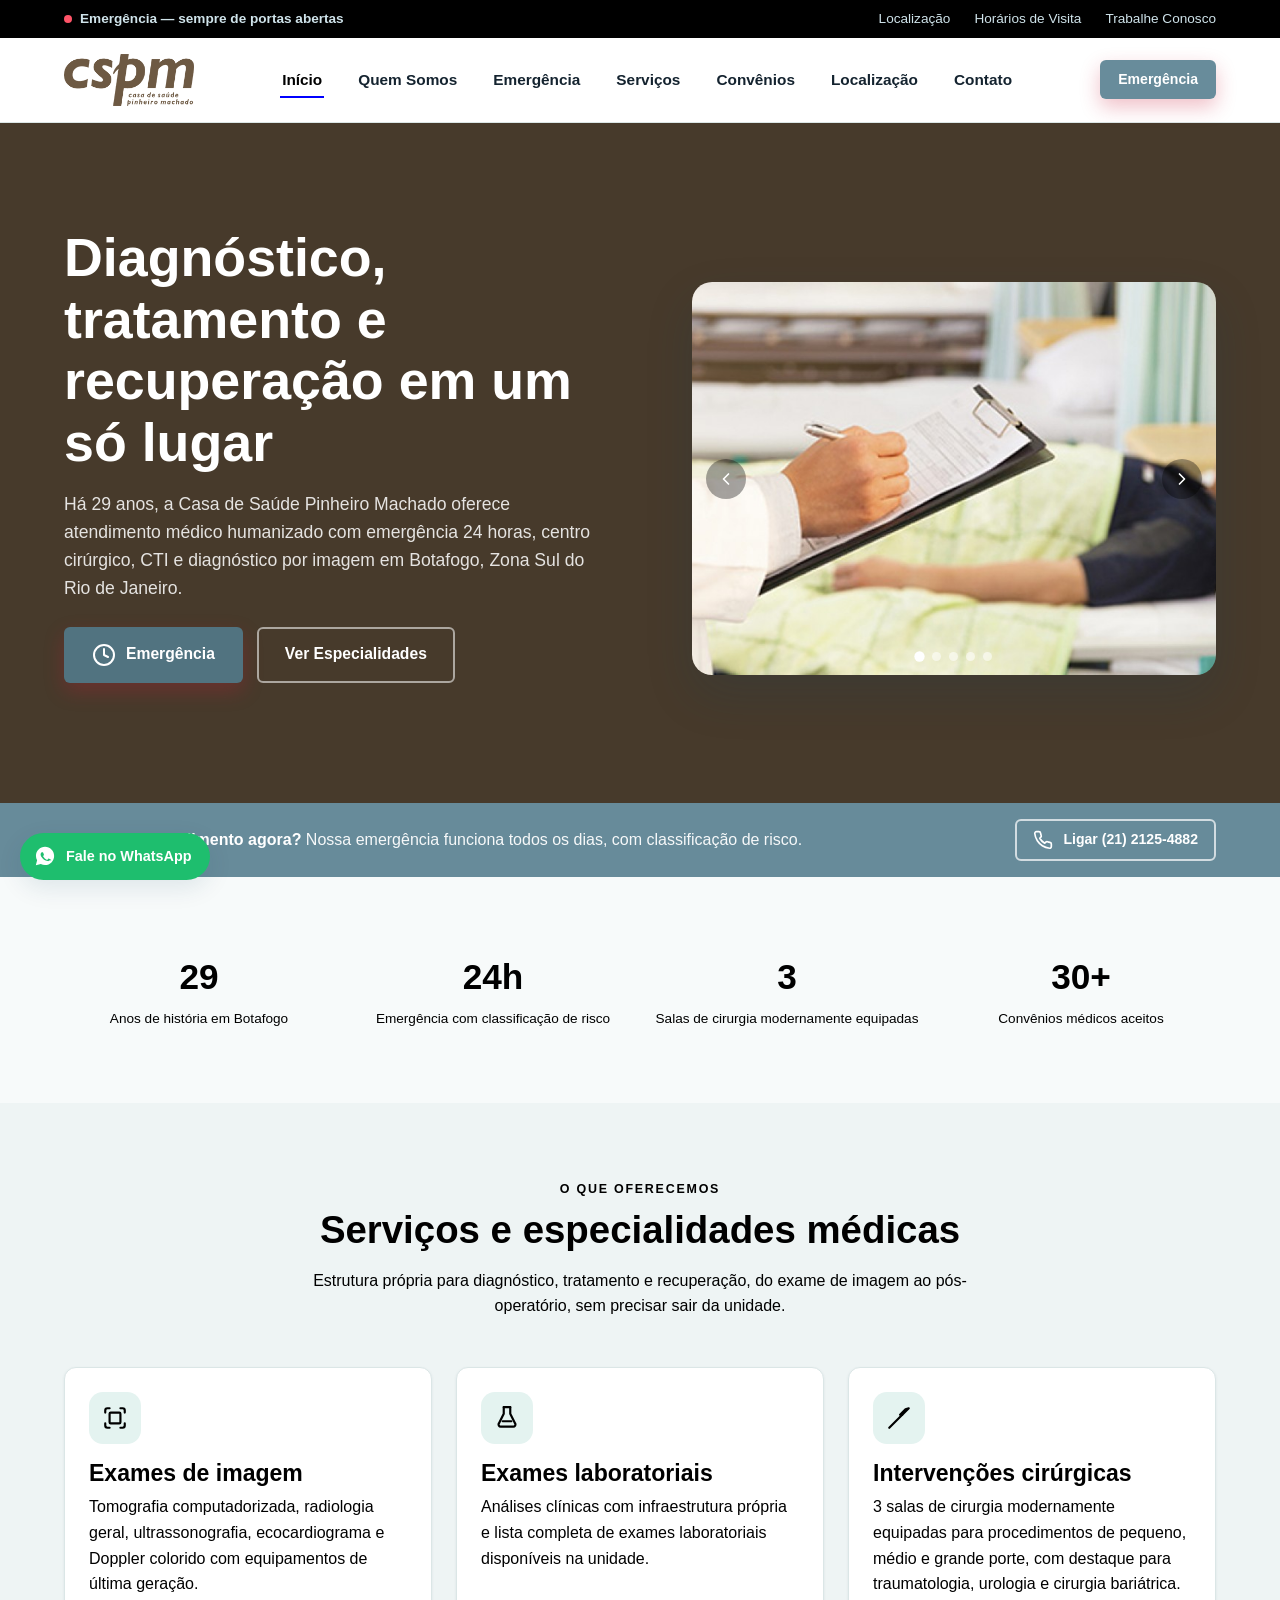
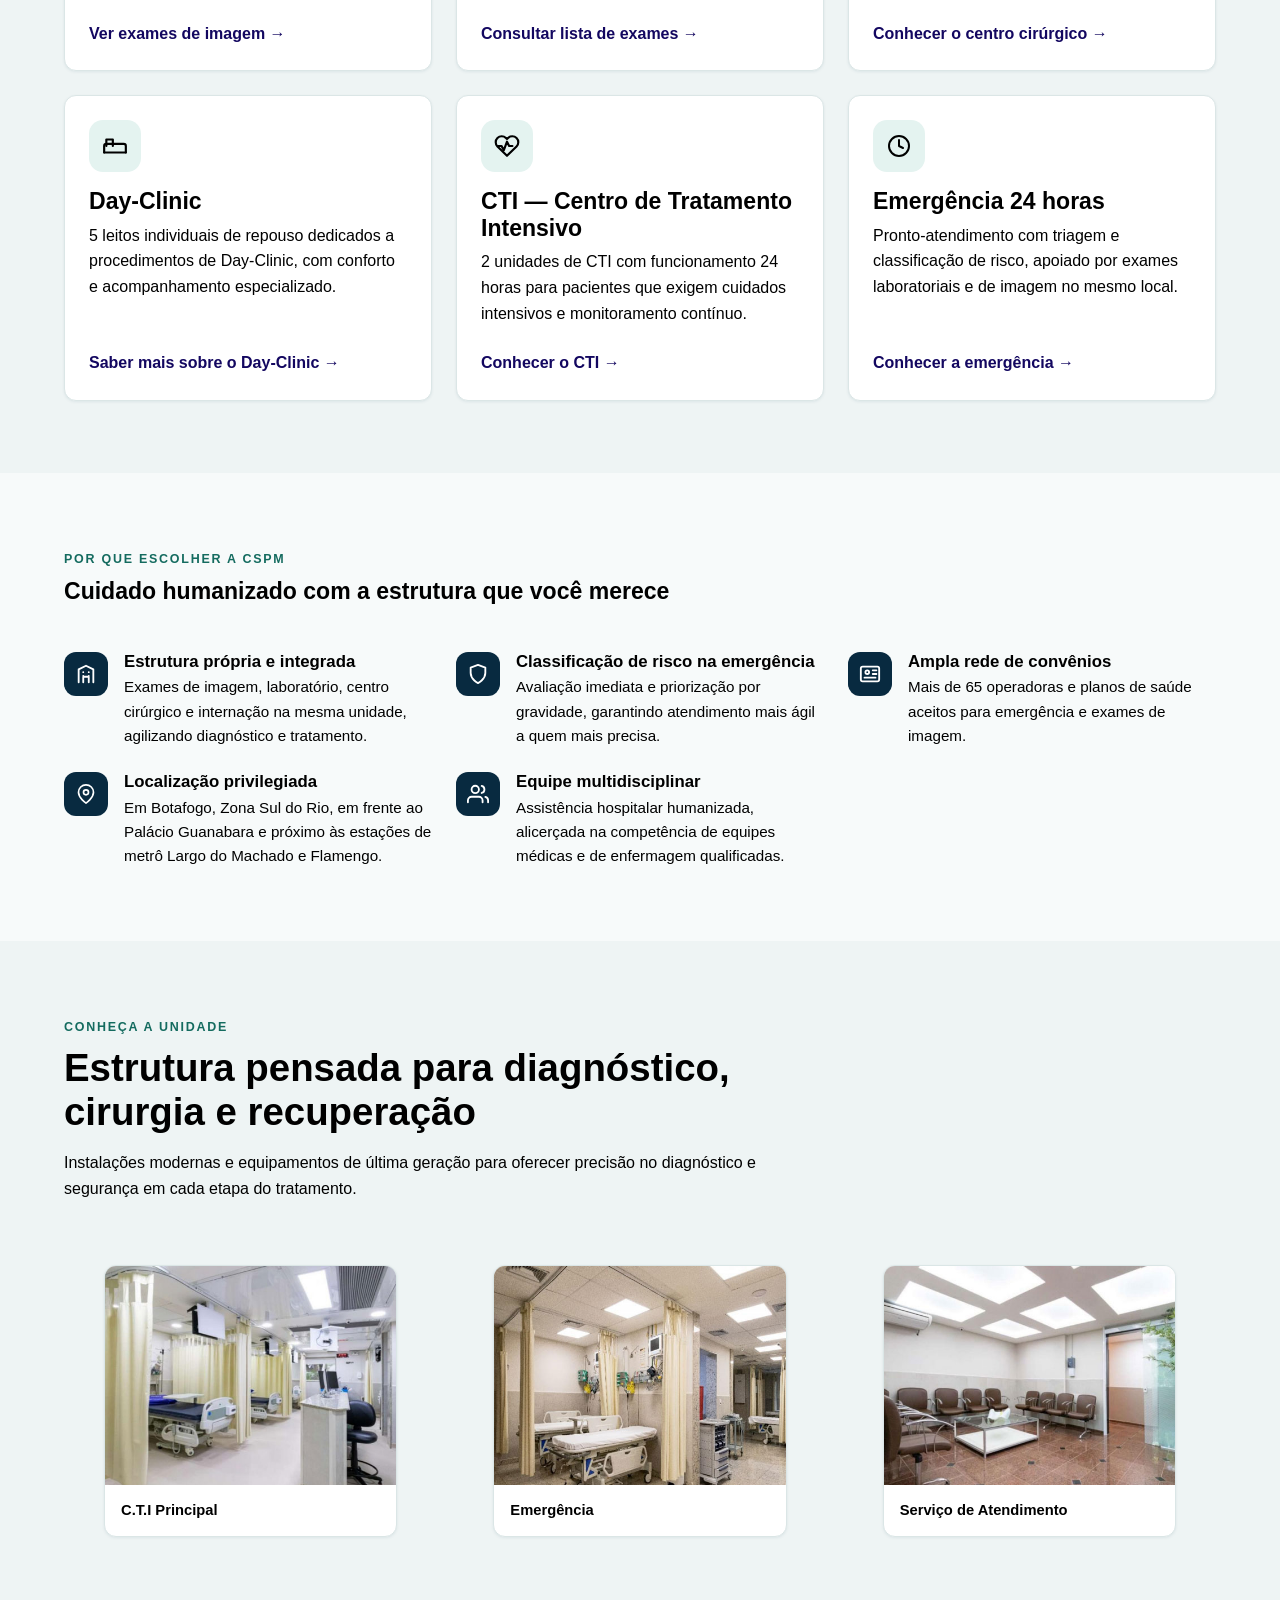
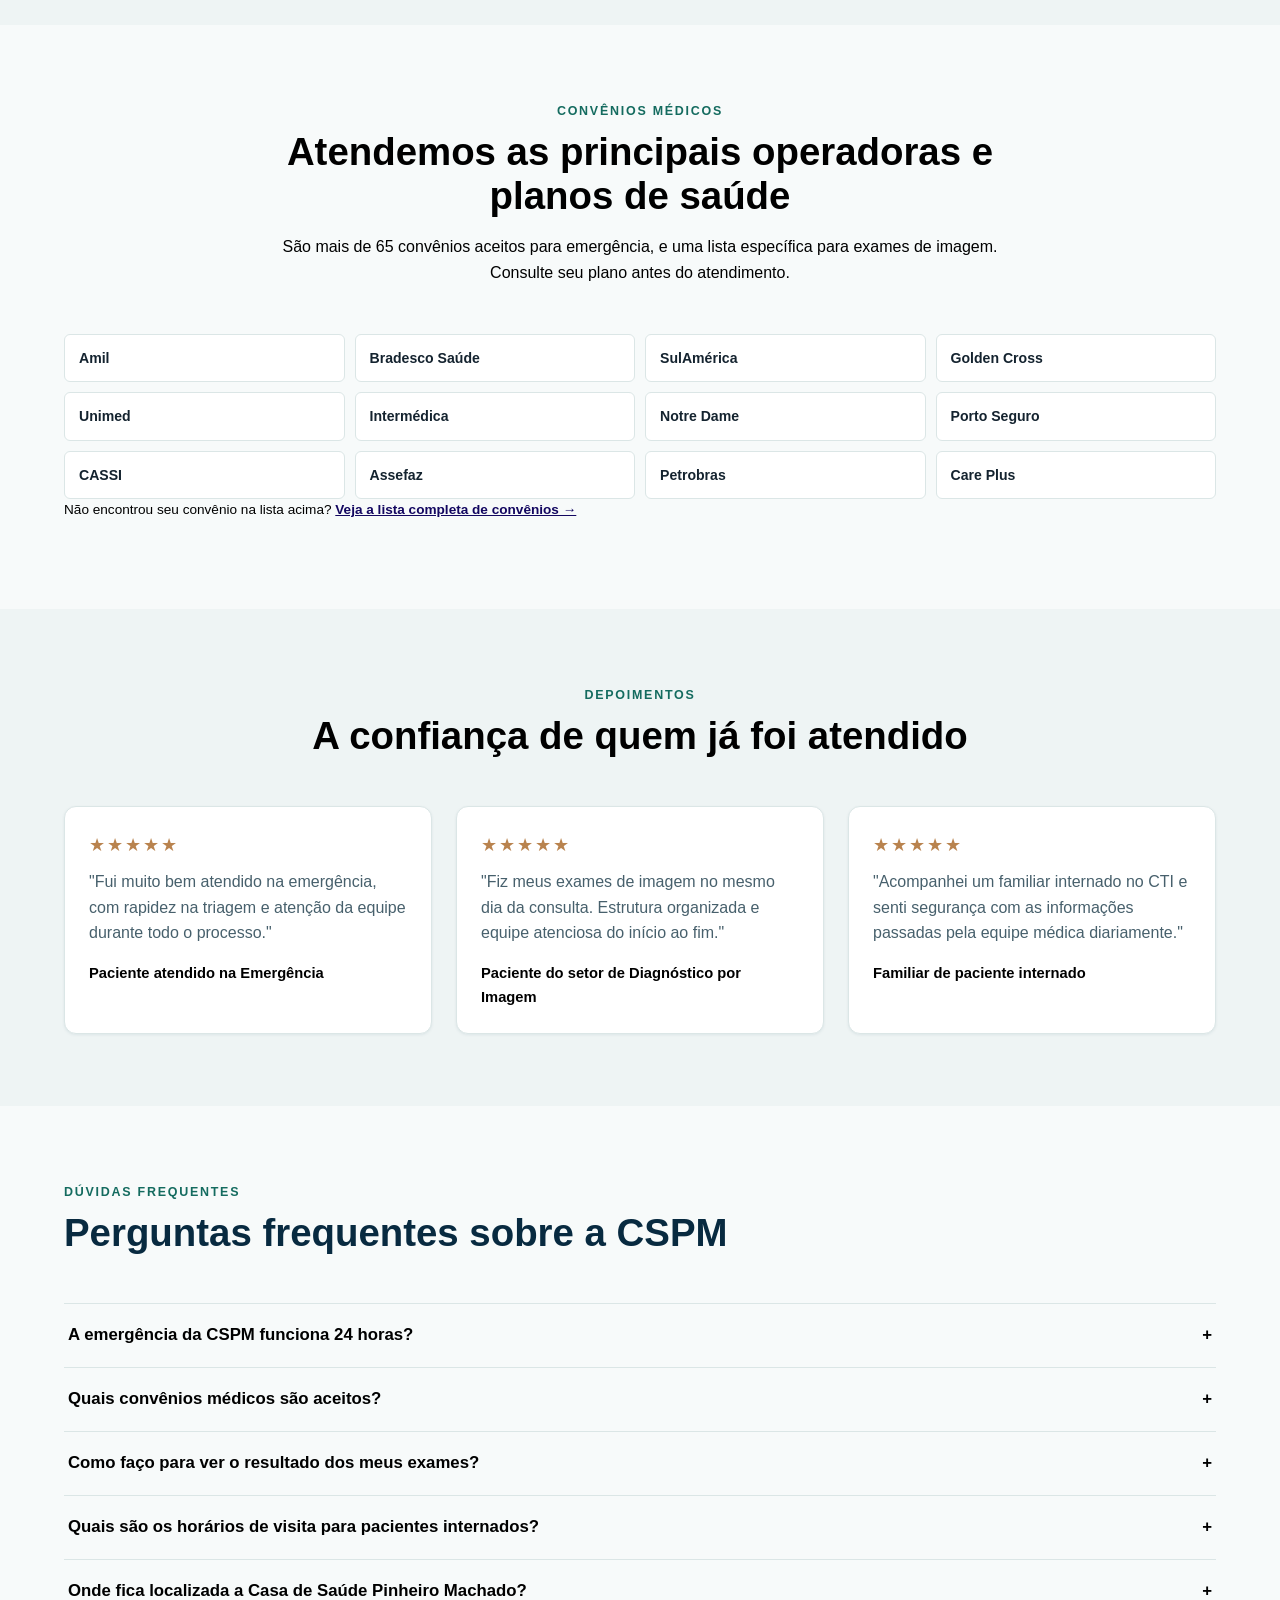
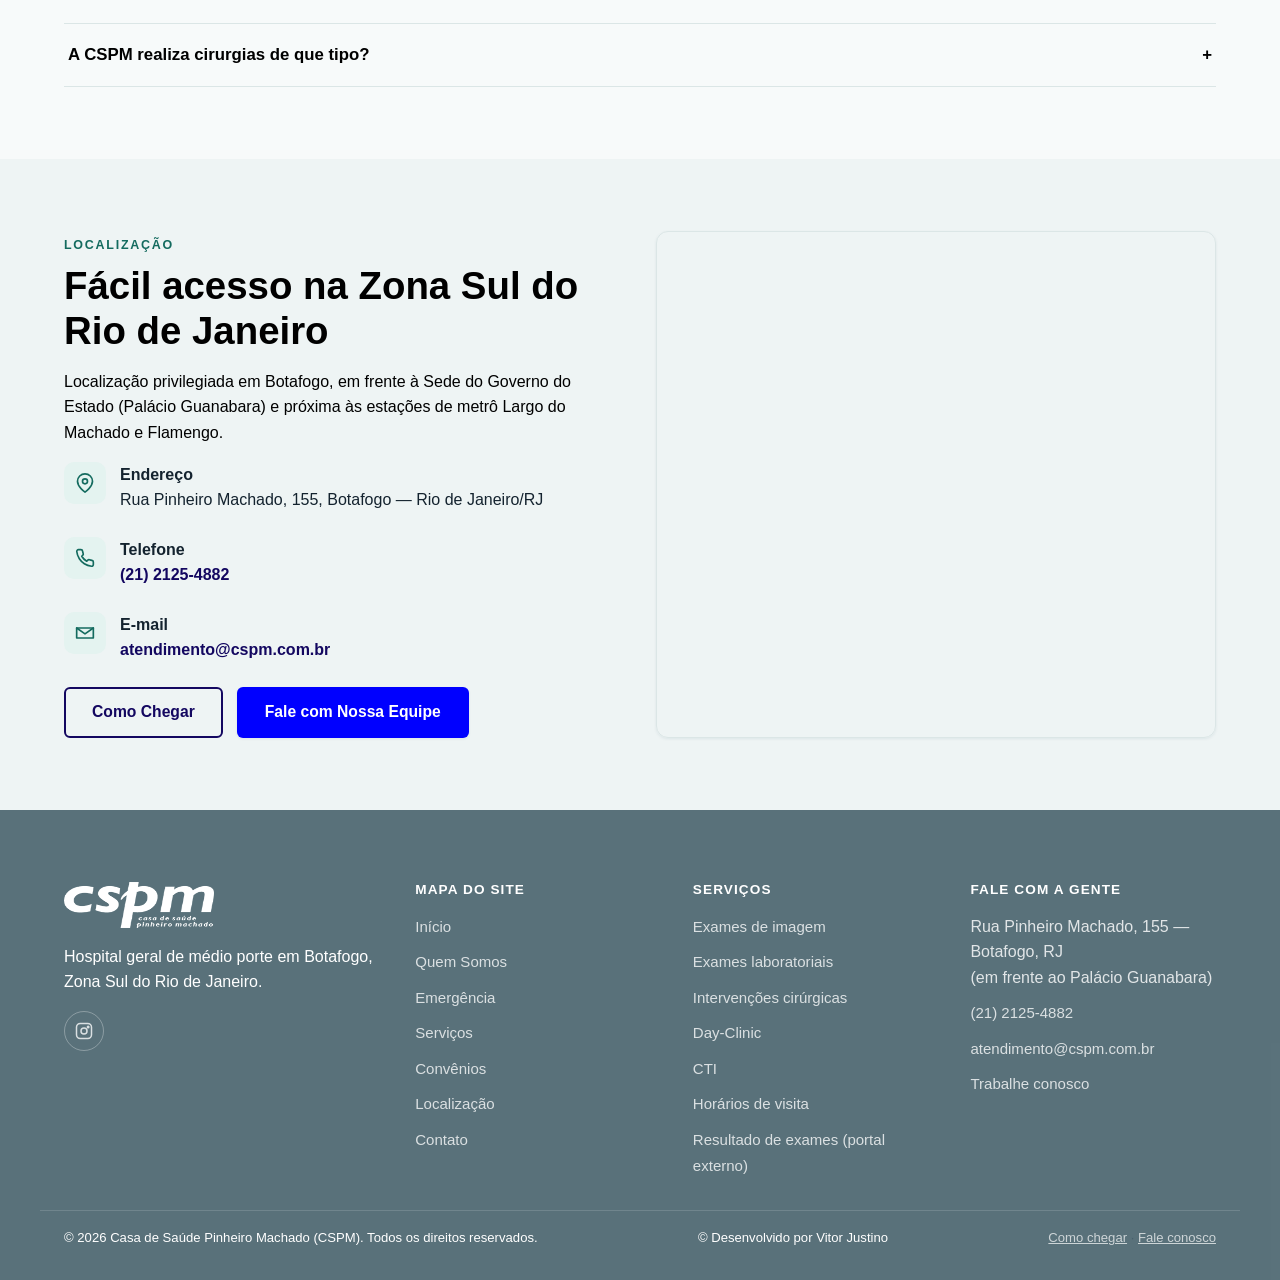
==== commit ae6693ee: "UPDATE" ====
--- a/index.html
+++ b/index.html
@@ -162,7 +162,7 @@
       </div>
 
       <div class="stat-strip__item">
-        <strong style="color: black;">65+</strong>
+        <strong style="color: black;">30+</strong>
         <span style="color: black;">Convênios médicos aceitos</span>
       </div>
     </div>
@@ -482,7 +482,7 @@
 
     const historia = document.getElementById('anos-historia');
     if (historia) {
-        historia.textContent = anos + '+';
+        historia.textContent = anos;
     }
 });
 </script>
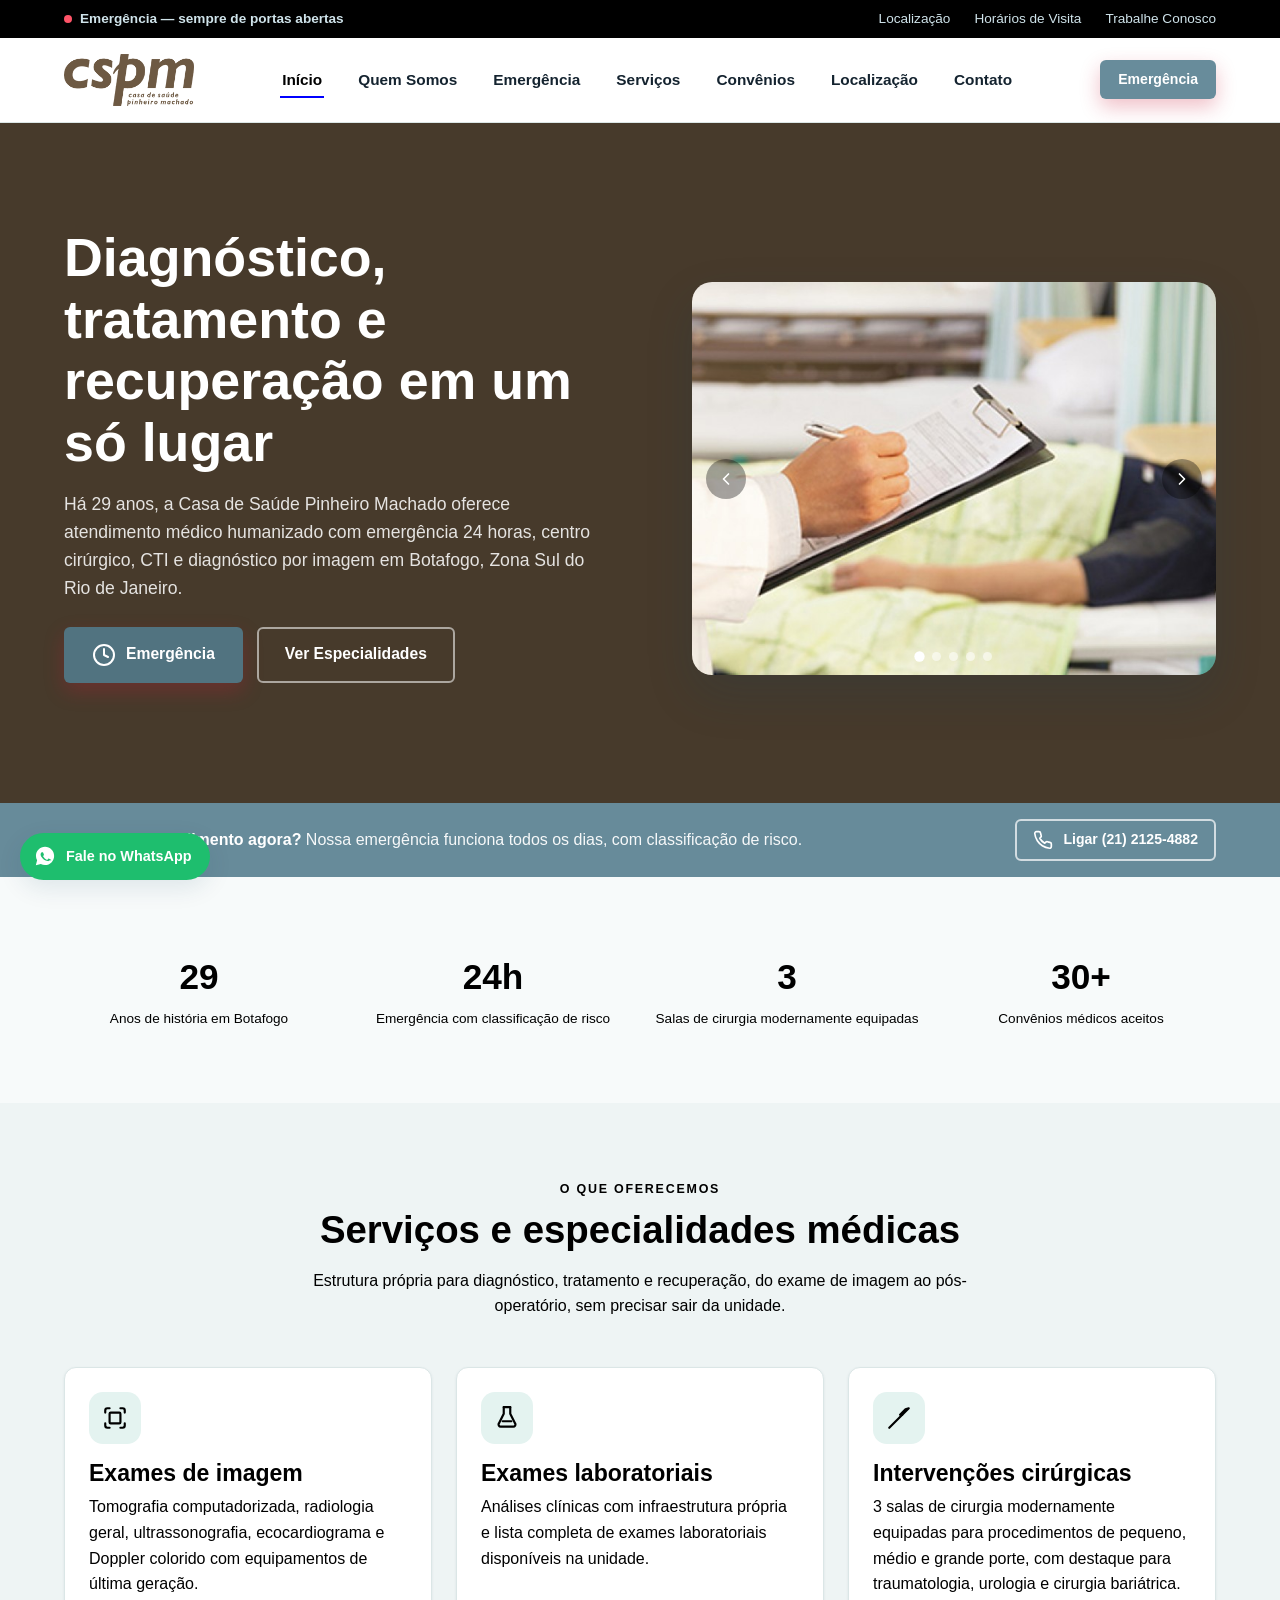
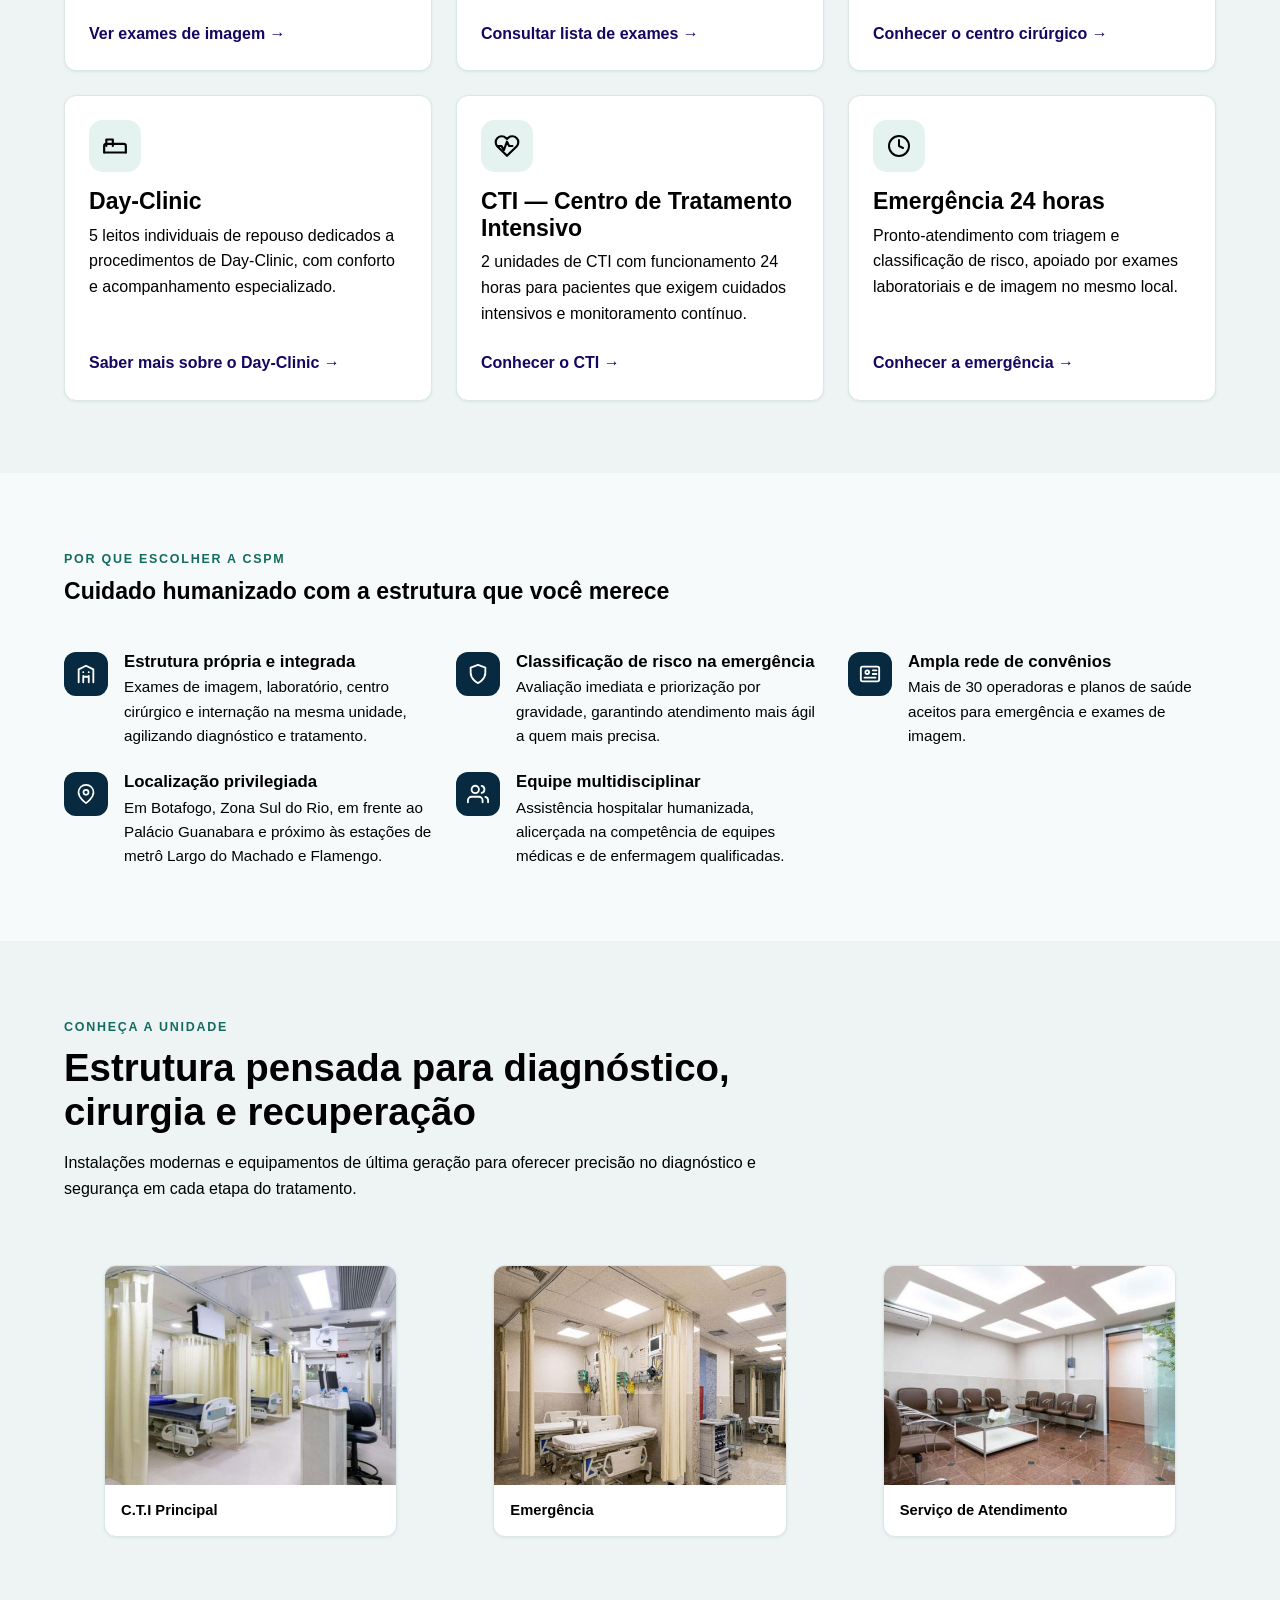
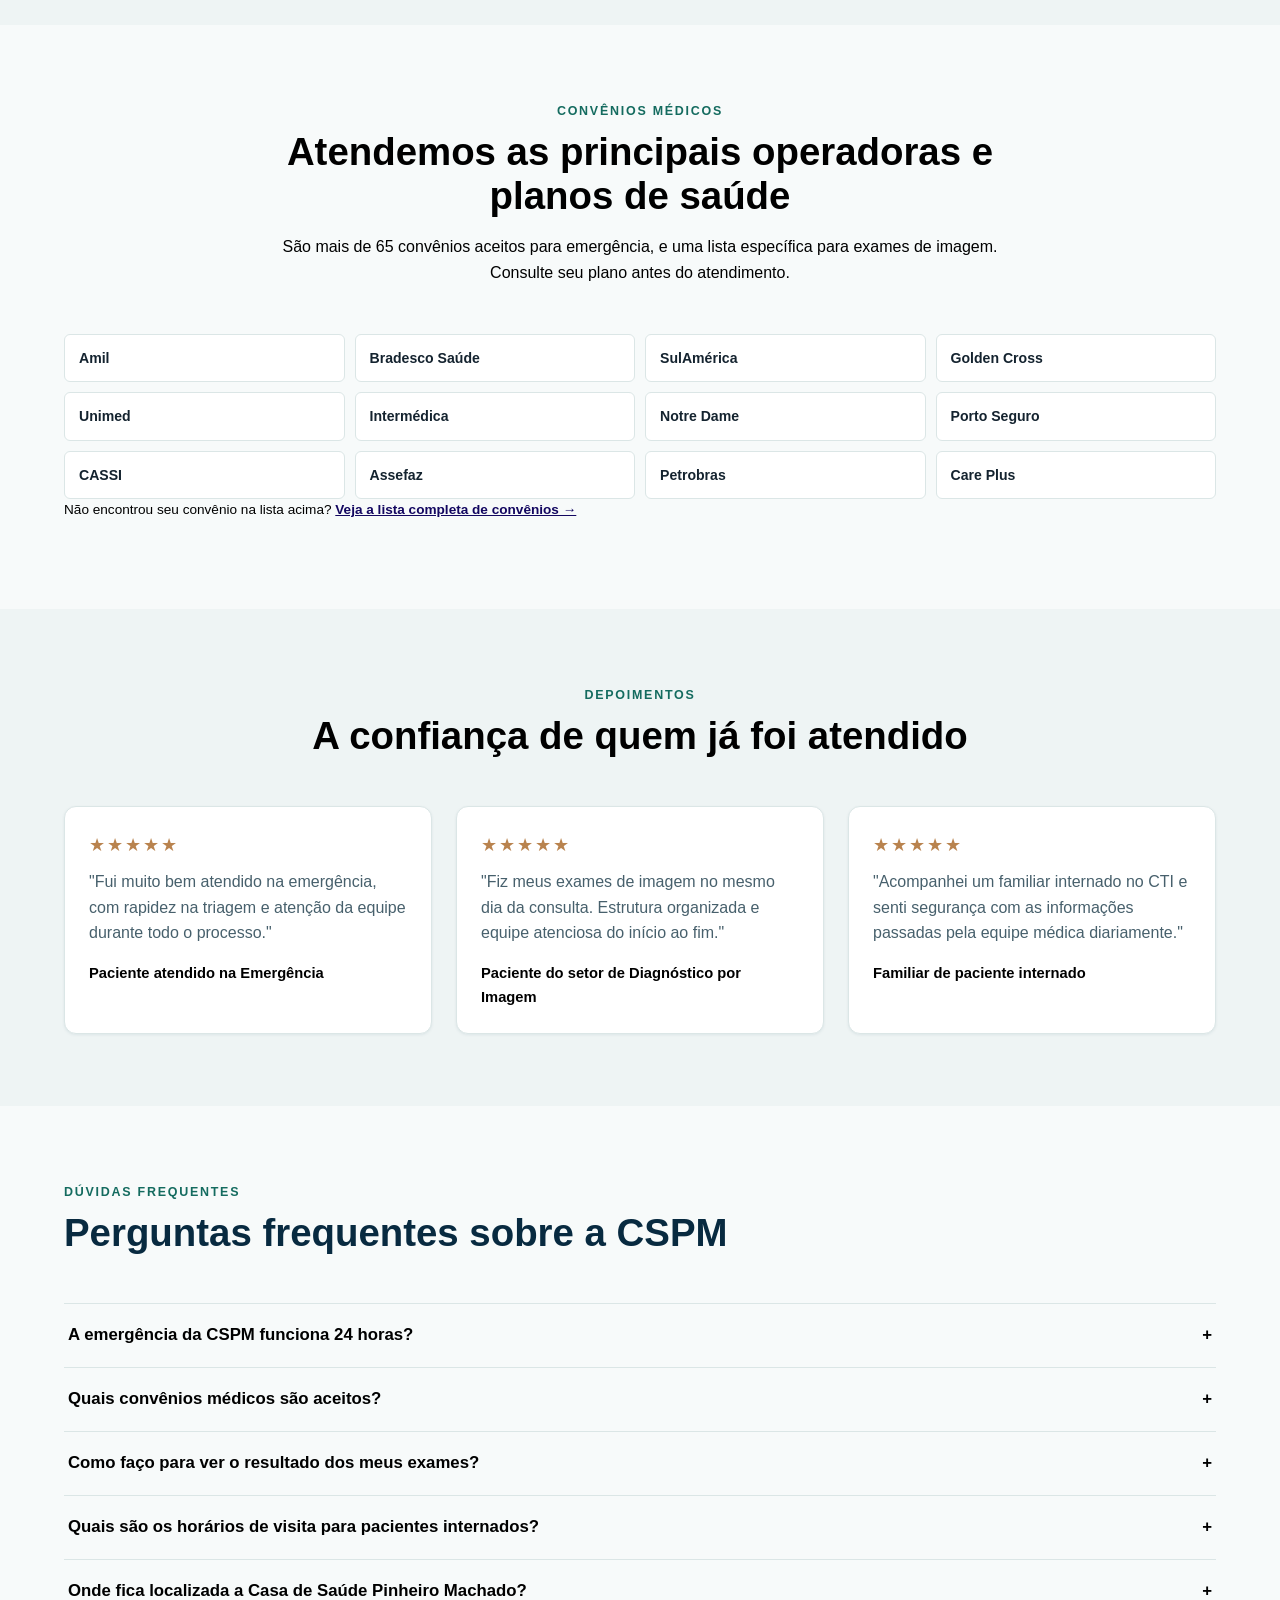
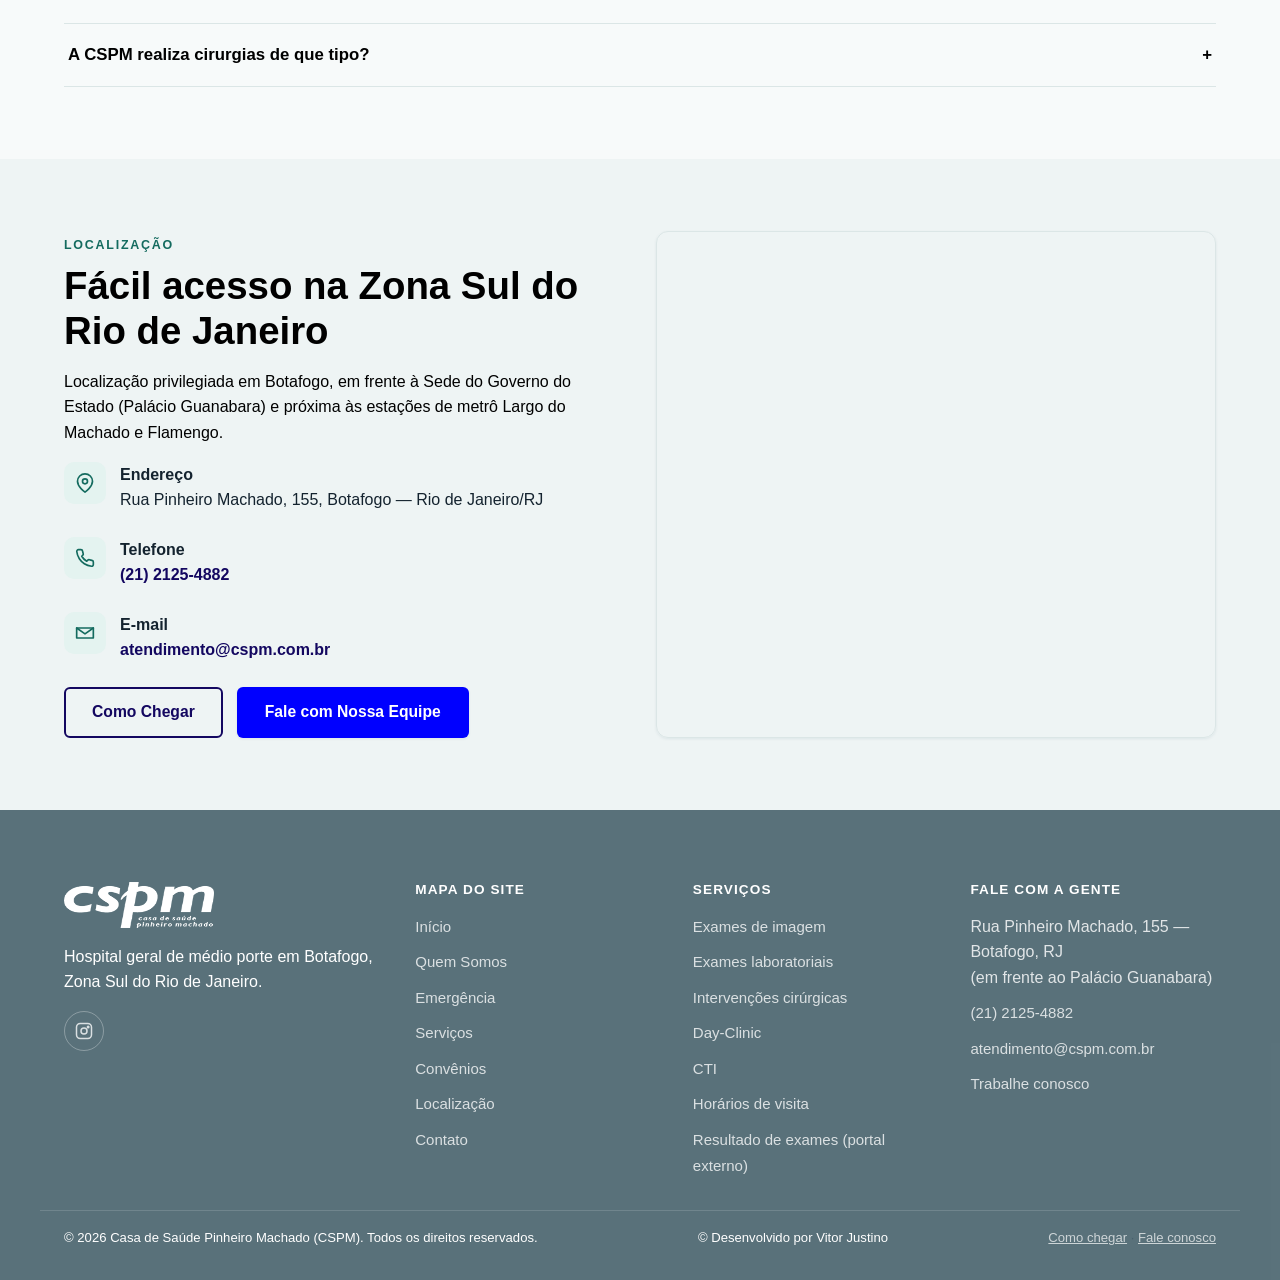
==== commit 9f7db899: "UP" ====
--- a/index.html
+++ b/index.html
@@ -236,7 +236,7 @@
       </div>
       <div class="feature-row">
         <div class="feature-row__icon"><svg width="22" height="22" viewBox="0 0 24 24" fill="none" stroke="currentColor" stroke-width="2" stroke-linecap="round" stroke-linejoin="round" aria-hidden="true"><rect x="2" y="4" width="20" height="16" rx="2"/><circle cx="9" cy="10" r="2"/><path d="M15 8h4M15 12h4M6 16h12"/></svg></div>
-        <div><h3 style="color: black;">Ampla rede de convênios</h3><p style="color: black;">Mais de 65 operadoras e planos de saúde aceitos para emergência e exames de imagem.</p></div>
+        <div><h3 style="color: black;">Ampla rede de convênios</h3><p style="color: black;">Mais de 30 operadoras e planos de saúde aceitos para emergência e exames de imagem.</p></div>
       </div>
       <div class="feature-row">
         <div class="feature-row__icon"><svg width="20" height="20" viewBox="0 0 24 24" fill="none" stroke="currentColor" stroke-width="2" stroke-linecap="round" stroke-linejoin="round" aria-hidden="true"><path d="M21 10c0 7-9 13-9 13s-9-6-9-13a9 9 0 0 1 18 0z"/><circle cx="12" cy="10" r="3"/></svg></div>
@@ -342,7 +342,7 @@
       </details>
       <details class="faq-item">
         <summary style="color: black;">Quais convênios médicos são aceitos?<span class="icon-plus" aria-hidden="true">+</span></summary>
-        <p style="color: black;">A CSPM atende mais de 65 operadoras e planos de saúde para emergência, além de uma lista específica de convênios para exames de imagem. Consulte a página de Convênios ou ligue para (21) 2125-4882 para confirmar seu plano.</p>
+        <p style="color: black;">A CSPM atende mais de 30 operadoras e planos de saúde para emergência, além de uma lista específica de convênios para exames de imagem. Consulte a página de Convênios ou ligue para (21) 2125-4882 para confirmar seu plano.</p>
       </details>
       <details class="faq-item">
         <summary style="color: black;">Como faço para ver o resultado dos meus exames?<span class="icon-plus" aria-hidden="true">+</span></summary>
